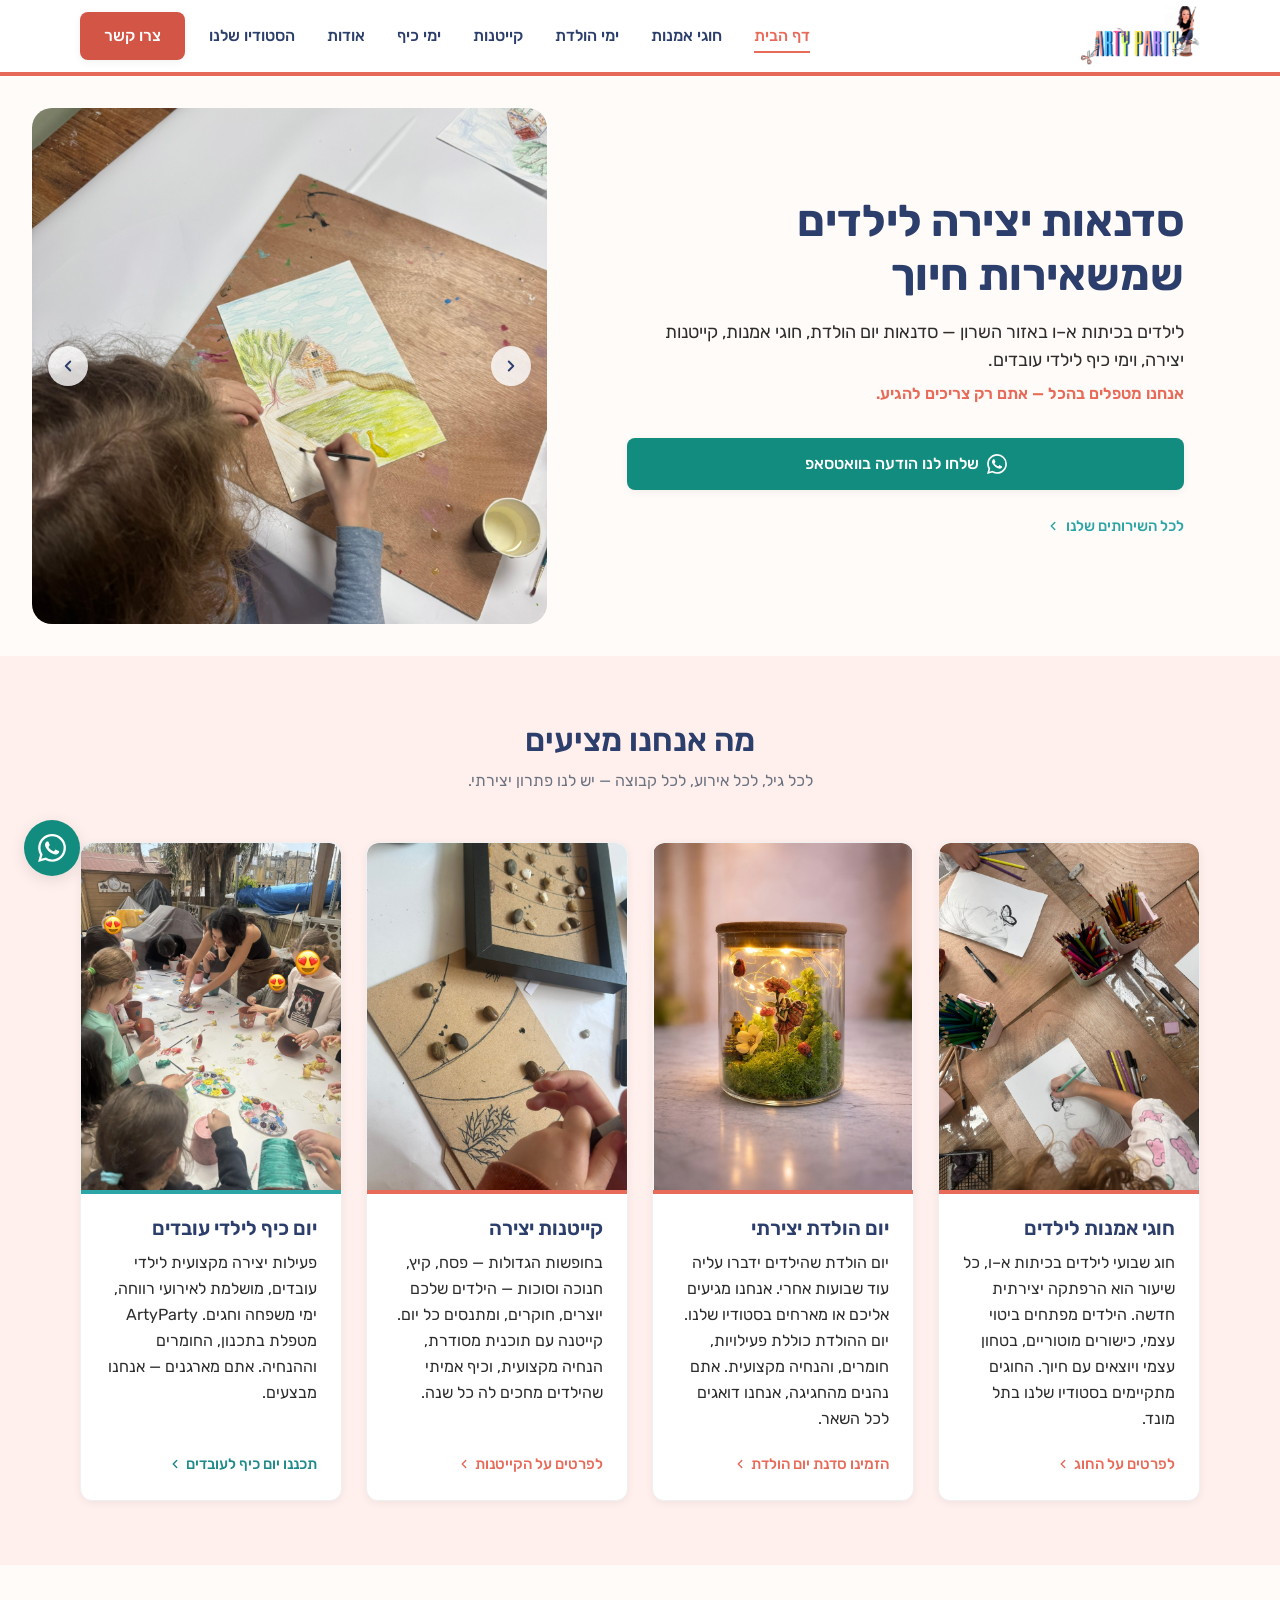
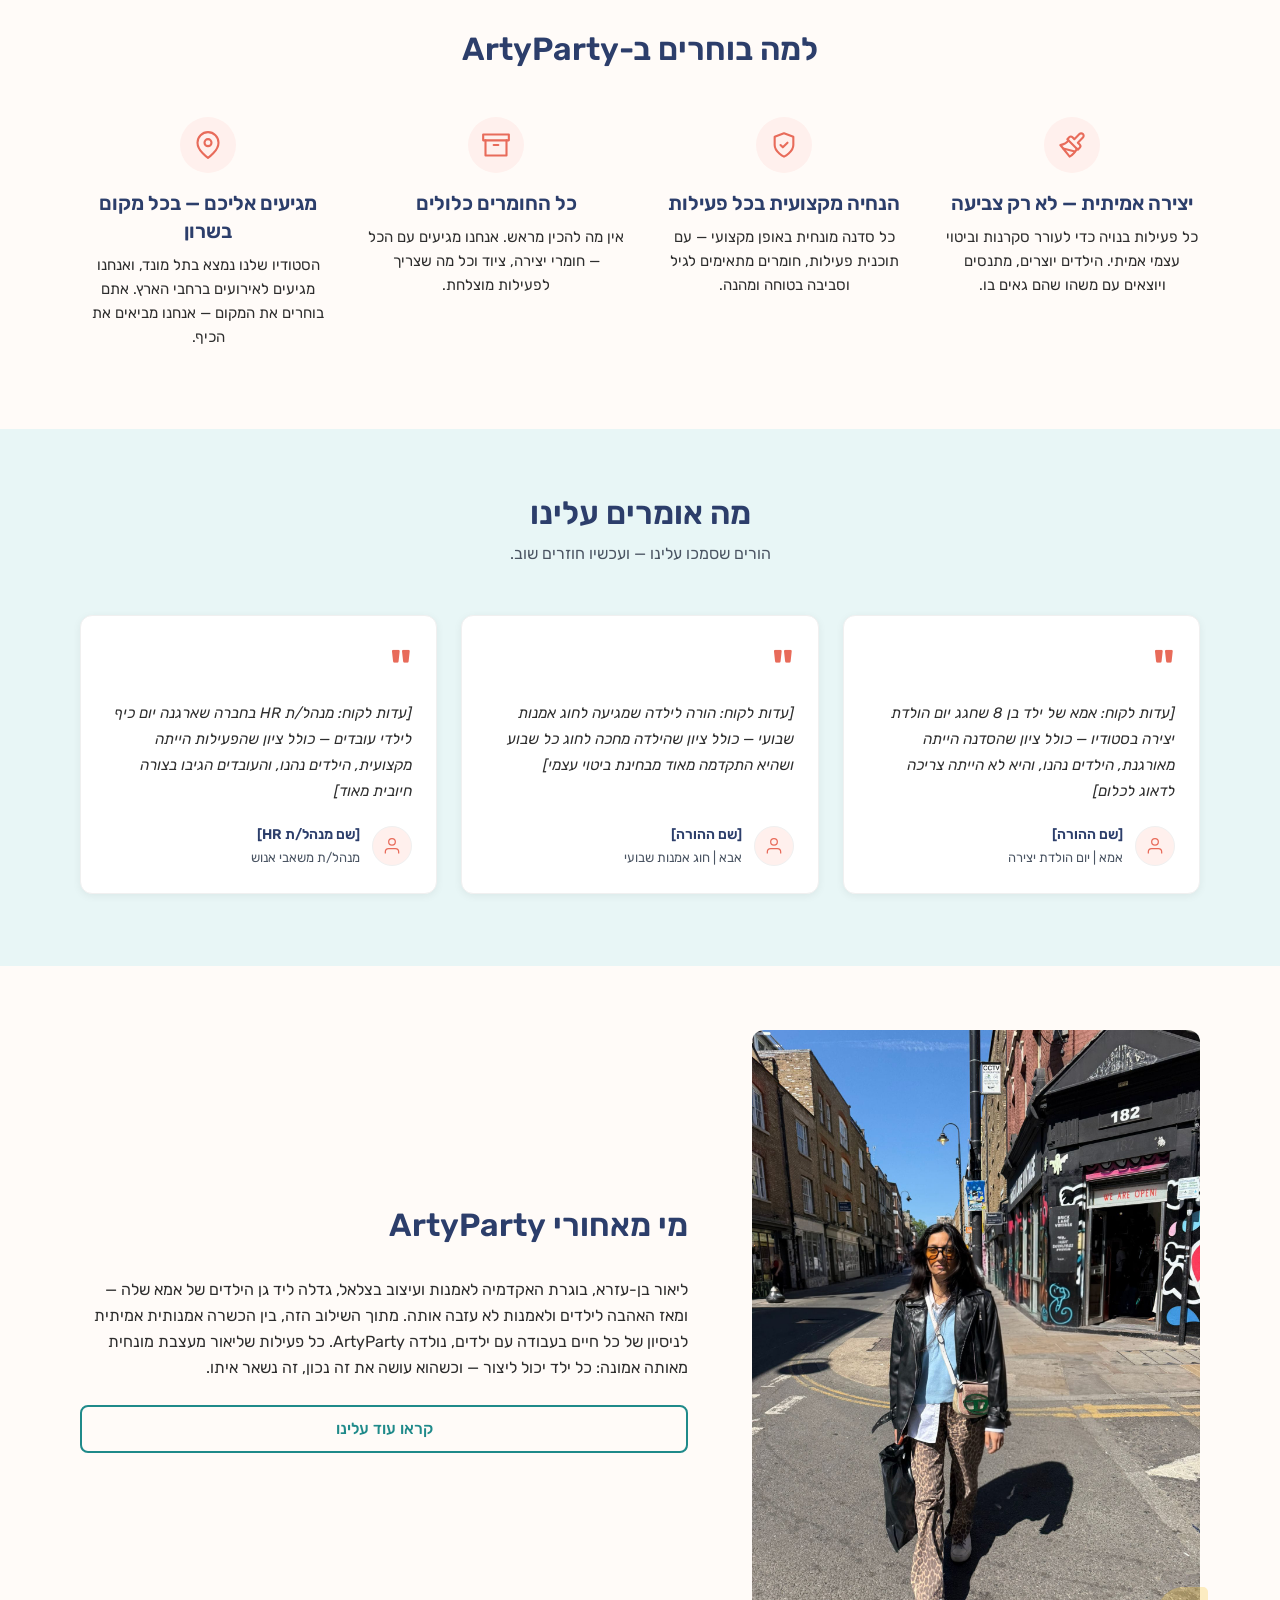
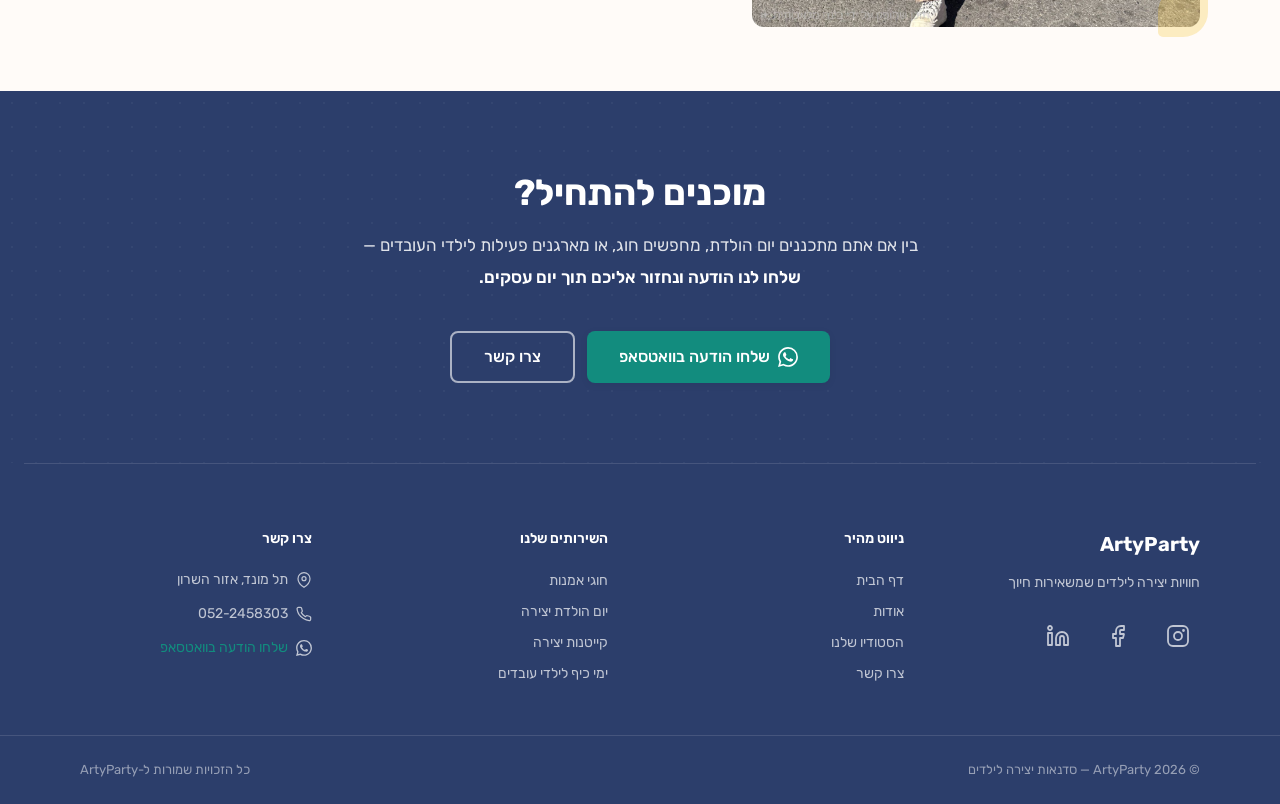
==== index.html @ 3828306d "First commit" ====
<!DOCTYPE html>
<html lang="he" dir="rtl">
<head>
  <meta charset="UTF-8" />
  <meta name="viewport" content="width=device-width, initial-scale=1.0" />
  <title>סדנאות יצירה לילדים | ArtyParty — חוויות יצירה שמשאירות חיוך</title>
  <meta name="description" content="סדנאות יצירה לילדים בתל מונד ואזור השרון — ימי הולדת, חוגי אמנות, קייטנות וימי כיף לילדי עובדים. אנחנו מטפלים בהכל. צרו קשר עכשיו." />
  <link rel="canonical" href="https://www.artyparty.co.il/" />

  <!-- Open Graph -->
  <meta property="og:type" content="website" />
  <meta property="og:title" content="סדנאות יצירה לילדים בתל מונד ואזור השרון | ArtyParty" />
  <meta property="og:description" content="ימי הולדת יצירה, חוגי אמנות, קייטנות וימי כיף לילדי עובדים. בתל מונד ואזור השרון." />
  <meta property="og:site_name" content="ArtyParty" />
  <meta property="og:url" content="https://www.artyparty.co.il/" />
  <meta property="og:locale" content="he_IL" />
  <meta property="og:image" content="https://www.artyparty.co.il/images/og-homepage.jpg" />
  <meta property="og:image:width" content="1200" />
  <meta property="og:image:height" content="630" />
  <meta property="og:image:alt" content="ArtyParty — סדנאות יצירה לילדים באזור השרון" />

  <!-- Twitter Card -->
  <meta name="twitter:card" content="summary_large_image" />
  <meta name="twitter:title" content="סדנאות יצירה לילדים בתל מונד ואזור השרון | ArtyParty" />
  <meta name="twitter:description" content="ימי הולדת יצירה, חוגי אמנות, קייטנות וימי כיף לילדי עובדים. בתל מונד ואזור השרון." />
  <meta name="twitter:image" content="https://www.artyparty.co.il/images/og-homepage.jpg" />
  <meta name="twitter:image:alt" content="ArtyParty — סדנאות יצירה לילדים באזור השרון" />

  <!-- Google Fonts -->
  <link rel="preconnect" href="https://fonts.googleapis.com" />
  <link rel="preconnect" href="https://fonts.gstatic.com" crossorigin />
  <link href="https://fonts.googleapis.com/css2?family=Rubik:wght@400;500;600;700&family=Poppins:wght@400;500;600;700&display=swap" rel="stylesheet" />

  <!-- Stylesheet -->
  <link rel="stylesheet" href="css/style.css" />

  <!-- LocalBusiness Structured Data -->
  <script type="application/ld+json">
  {
    "@context": "https://schema.org",
    "@type": "LocalBusiness",
    "name": "ArtyParty",
    "description": "סדנאות יצירה לילדים — ימי הולדת, חוגי אמנות, קייטנות וימי כיף לילדי עובדים באזור השרון",
    "url": "https://www.artyparty.co.il",
    "image": "https://www.artyparty.co.il/images/og-homepage.jpg",
    "telephone": "+972-52-2458303",
    "priceRange": "$$",
    "address": {
      "@type": "PostalAddress",
      "addressLocality": "תל מונד",
      "addressRegion": "אזור השרון",
      "addressCountry": "IL"
    },
    "geo": {
      "@type": "GeoCoordinates",
      "latitude": 32.2586,
      "longitude": 34.9197
    },
    "areaServed": {
      "@type": "Place",
      "name": "אזור השרון, ישראל"
    },
    "availableLanguage": ["Hebrew", "English"],
    "contactPoint": {
      "@type": "ContactPoint",
      "telephone": "+972-52-2458303",
      "contactType": "customer service",
      "availableLanguage": ["Hebrew", "English"]
    },
    "sameAs": [
      "https://www.instagram.com/liorbenezraa",
      "https://www.facebook.com/share/189bh4nHQp/"
    ],
    "hasOfferCatalog": {
      "@type": "OfferCatalog",
      "name": "שירותי ArtyParty",
      "itemListElement": [
        {
          "@type": "Offer",
          "itemOffered": {
            "@type": "Service",
            "name": "חוגי אמנות לילדים",
            "description": "חוג אמנות שבועי לילדים בכיתות א–ו בסטודיו בתל מונד. יצירתיות, ביטוי עצמי וכיף.",
            "url": "https://www.artyparty.co.il/art-classes.html",
            "areaServed": "אזור השרון, ישראל",
            "audience": {
              "@type": "PeopleAudience",
              "suggestedMinAge": 6,
              "suggestedMaxAge": 12
            }
          }
        },
        {
          "@type": "Offer",
          "itemOffered": {
            "@type": "Service",
            "name": "סדנאות יום הולדת יצירה",
            "description": "חגיגת יום הולדת יצירתית לילדים — בסטודיו או אצלכם. כולל פעילויות, חומרים, והנחיה מקצועית.",
            "url": "https://www.artyparty.co.il/birthday-workshops.html",
            "areaServed": "אזור השרון, ישראל",
            "audience": {
              "@type": "PeopleAudience",
              "suggestedMinAge": 6,
              "suggestedMaxAge": 12
            }
          }
        },
        {
          "@type": "Offer",
          "itemOffered": {
            "@type": "Service",
            "name": "קייטנות יצירה",
            "description": "קייטנות יצירה לילדים בחופשות — פסח, קיץ, חנוכה. תוכנית מסודרת, הנחיה מקצועית, וכיף אמיתי.",
            "url": "https://www.artyparty.co.il/holiday-camps.html",
            "areaServed": "אזור השרון, ישראל",
            "audience": {
              "@type": "PeopleAudience",
              "suggestedMinAge": 6,
              "suggestedMaxAge": 12
            }
          }
        },
        {
          "@type": "Offer",
          "itemOffered": {
            "@type": "Service",
            "name": "ימי כיף לילדי עובדים",
            "description": "פעילות יצירה מקצועית לילדי עובדים — לאירועי רווחה, ימי משפחה, וחגים. ArtyParty מטפלת בהכל.",
            "url": "https://www.artyparty.co.il/fun-days.html",
            "areaServed": "אזור השרון, ישראל"
          }
        }
      ]
    }
  }
  </script>
</head>
<body>

  <!-- Skip to main content (accessibility) -->
  <a href="#main-content" class="skip-link">דלג לתוכן הראשי</a>

  <!-- ============================================================
       NAVBAR
  ============================================================ -->
  <header class="navbar" role="banner">
    <div class="container navbar__inner">

      <!-- Logo (RTL: right = reading start) -->
      <a href="index.html" class="navbar__logo" aria-label="ArtyParty — דף הבית" aria-current="page">
        <div class="logo-placeholder" aria-hidden="true">
          <img src="logo.png" alt="ArtyParty — סדנאות יצירה לילדים בתל מונד" class="navbar__logo-img">
        </div>
      </a>

      <!-- Desktop navigation -->
      <nav class="navbar__nav" aria-label="ניווט ראשי">
        <ul class="navbar__nav-list" role="list">
          <li><a href="index.html" class="navbar__nav-link navbar__nav-link--active">דף הבית</a></li>
          <li><a href="art-classes.html" class="navbar__nav-link">חוגי אמנות</a></li>
          <li><a href="birthday-workshops.html" class="navbar__nav-link">ימי הולדת</a></li>
          <li><a href="holiday-camps.html" class="navbar__nav-link">קייטנות</a></li>
          <li><a href="fun-days.html" class="navbar__nav-link navbar__nav-link--b2b">ימי כיף</a></li>
          <li><a href="about.html" class="navbar__nav-link">אודות</a></li>
          <li><a href="our-studio.html" class="navbar__nav-link">הסטודיו שלנו</a></li>
        </ul>
      </nav>

      <!-- Desktop CTA button (RTL: left = reading end) -->
      <a href="contact.html" class="btn btn--primary btn--navbar-cta">צרו קשר</a>

      <!-- Mobile hamburger button -->
      <button class="navbar__hamburger" aria-label="פתח תפריט ניווט" aria-expanded="false" aria-controls="mobile-menu">
        <!-- Hamburger icon -->
        <svg class="icon-hamburger" width="24" height="24" viewBox="0 0 24 24" fill="none" aria-hidden="true">
          <rect x="3" y="6" width="18" height="2" rx="1" fill="currentColor"/>
          <rect x="3" y="11" width="18" height="2" rx="1" fill="currentColor"/>
          <rect x="3" y="16" width="18" height="2" rx="1" fill="currentColor"/>
        </svg>
      </button>
    </div>

    <!-- Mobile menu overlay -->
    <div class="mobile-menu" id="mobile-menu" aria-hidden="true" role="dialog" aria-label="תפריט ניווט">
      <div class="mobile-menu__header">
        <span class="mobile-menu__brand">ArtyParty</span>
        <button class="mobile-menu__close" aria-label="סגור תפריט">
          <!-- Close (X) icon -->
          <svg width="24" height="24" viewBox="0 0 24 24" fill="none" aria-hidden="true">
            <path d="M18 6L6 18M6 6l12 12" stroke="currentColor" stroke-width="2" stroke-linecap="round"/>
          </svg>
        </button>
      </div>
      <nav aria-label="ניווט נייד">
        <ul class="mobile-menu__list" role="list">
          <li><a href="index.html" class="mobile-menu__link mobile-menu__link--active">דף הבית</a></li>
          <li><a href="art-classes.html" class="mobile-menu__link">חוגי אמנות</a></li>
          <li><a href="birthday-workshops.html" class="mobile-menu__link">ימי הולדת</a></li>
          <li><a href="holiday-camps.html" class="mobile-menu__link">קייטנות</a></li>
          <li><a href="fun-days.html" class="mobile-menu__link mobile-menu__link--b2b">ימי כיף לעובדים</a></li>
          <li><a href="about.html" class="mobile-menu__link">אודות</a></li>
          <li><a href="our-studio.html" class="mobile-menu__link">הסטודיו שלנו</a></li>
          <li><a href="contact.html" class="mobile-menu__link">צרו קשר</a></li>
        </ul>
      </nav>
    </div>
    <!-- Mobile menu backdrop -->
    <div class="mobile-menu-backdrop" aria-hidden="true"></div>
  </header>

  <!-- ============================================================
       MAIN CONTENT
  ============================================================ -->
  <main id="main-content">

    <!-- ============================================================
         HERO SECTION — Split Layout
    ============================================================ -->
    <section class="hero-split" aria-labelledby="hero-heading">

      <!-- 4px coral accent bar at top -->
      <div class="hero-split__accent-bar" aria-hidden="true"></div>

      <div class="hero-split__inner">

        <!-- TEXT PANEL (RTL: first child = right side = reading start) -->
        <div class="hero-split__text">
          <h1 class="hero-split__heading" id="hero-heading">
            סדנאות יצירה לילדים שמשאירות חיוך
          </h1>
          <p class="hero-split__subheadline">
            לילדים בכיתות א–ו באזור השרון — סדנאות יום הולדת, חוגי אמנות, קייטנות יצירה, וימי כיף לילדי עובדים.
          </p>
          <p class="hero-split__emphasis">
            אנחנו מטפלים בהכל — אתם רק צריכים להגיע.
          </p>
          <div class="hero-split__ctas">
            <a href="https://wa.me/972522458303" class="btn btn--whatsapp btn--large" target="_blank" rel="noopener noreferrer">
              <svg class="btn__icon" width="20" height="20" viewBox="0 0 24 24" fill="currentColor" aria-hidden="true">
                <path d="M17.472 14.382c-.297-.149-1.758-.867-2.03-.967-.273-.099-.471-.148-.67.15-.197.297-.767.966-.94 1.164-.173.199-.347.223-.644.075-.297-.15-1.255-.463-2.39-1.475-.883-.788-1.48-1.761-1.653-2.059-.173-.297-.018-.458.13-.606.134-.133.298-.347.446-.52.149-.174.198-.298.298-.497.099-.198.05-.371-.025-.52-.075-.149-.669-1.612-.916-2.207-.242-.579-.487-.5-.669-.51-.173-.008-.371-.01-.57-.01-.198 0-.52.074-.792.372-.272.297-1.04 1.016-1.04 2.479 0 1.462 1.065 2.875 1.213 3.074.149.198 2.096 3.2 5.077 4.487.709.306 1.262.489 1.694.625.712.227 1.36.195 1.871.118.571-.085 1.758-.719 2.006-1.413.248-.694.248-1.289.173-1.413-.074-.124-.272-.198-.57-.347m-5.421 7.403h-.004a9.87 9.87 0 01-5.031-1.378l-.361-.214-3.741.982.998-3.648-.235-.374a9.86 9.86 0 01-1.51-5.26c.001-5.45 4.436-9.884 9.888-9.884 2.64 0 5.122 1.03 6.988 2.898a9.825 9.825 0 012.893 6.994c-.003 5.45-4.437 9.884-9.885 9.884m8.413-18.297A11.815 11.815 0 0012.05 0C5.495 0 .16 5.335.157 11.892c0 2.096.547 4.142 1.588 5.945L.057 24l6.305-1.654a11.882 11.882 0 005.683 1.448h.005c6.554 0 11.89-5.335 11.893-11.893a11.821 11.821 0 00-3.48-8.413Z"/>
              </svg>
              שלחו לנו הודעה בוואטסאפ
            </a>
            <a href="#services" class="hero-split__scroll-link">
              לכל השירותים שלנו
              <svg class="hero-split__scroll-icon" width="14" height="14" viewBox="0 0 24 24" fill="none" aria-hidden="true">
                <path d="M15 18l-6-6 6-6" stroke="currentColor" stroke-width="2.5" stroke-linecap="round" stroke-linejoin="round"/>
              </svg>
            </a>
          </div>
        </div>

        <!-- IMAGE PANEL (RTL: second child = left side = reading end) -->
        <div class="hero-split__image"
             role="region"
             aria-label="גלריית תמונות — פעילויות יצירה ArtyParty">

          <!-- Slide 1: Two proud girls holding finished terrarium jars -->
          <div class="hero-split__slide hero-split__slide--active">
            <img class="hero-split__img"
                 src="photos/Homepage photos/Slide photos on top/IMG_8576.JPEG"
                 alt="שתי ילדות מחזיקות בגאווה טרריומים מזכוכית שיצרו בסדנת יום הולדת ArtyParty"
                 loading="eager" />
          </div>

          <!-- Slide 2: Lior leading workshop group -->
          <div class="hero-split__slide" aria-hidden="true">
            <img class="hero-split__img"
                 src="photos/Homepage photos/Slide photos on top/c81372c5-54bd-425e-aece-85792f519e92.JPG"
                 alt="ליאור מנחה קבוצת ילדות בסדנת יצירה בסטודיו ArtyParty בתל מונד"
                 loading="eager" />
          </div>

          <!-- Slide 3: Group of girls at studio table creating boxes -->
          <div class="hero-split__slide" aria-hidden="true">
            <img class="hero-split__img"
                 src="photos/Homepage photos/Slide photos on top/IMG_8830.JPG"
                 alt="קבוצת בנות יושבות בסטודיו של ArtyParty ויוצרות קופסאות מעוצבות"
                 loading="eager" />
          </div>

          <!-- Slide 4: Birthday party scene with cabin miniatures -->
          <div class="hero-split__slide" aria-hidden="true">
            <img class="hero-split__img"
                 src="photos/Homepage photos/Slide photos on top/IMG_8154.JPEG"
                 alt="קבוצת בנות חוגגת יום הולדת בחוץ עם פרויקטי יצירה שיצרו — סדנת ArtyParty"
                 loading="lazy" />
          </div>

          <!-- Slide 5: Girls in green aprons decorating birdhouses -->
          <div class="hero-split__slide" aria-hidden="true">
            <img class="hero-split__img"
                 src="photos/Homepage photos/Slide photos on top/IMG_9075.JPEG"
                 alt="בנות עם סינרים ירוקים מקשטות בתי ציפורים צבעוניים בסטודיו ArtyParty"
                 loading="lazy" />
          </div>

          <!-- Slide 6: Girl painting cabin model close-up -->
          <div class="hero-split__slide" aria-hidden="true">
            <img class="hero-split__img"
                 src="photos/Homepage photos/Slide photos on top/main.jpg"
                 alt="ילדה מצבעת בריכוז דגם בית קטן בסדנת יצירה של ArtyParty"
                 loading="lazy" />
          </div>

          <!-- Slide 7: Children building paper sculpture together -->
          <div class="hero-split__slide" aria-hidden="true">
            <img class="hero-split__img"
                 src="photos/Homepage photos/Slide photos on top/IMG_5769.JPG"
                 alt="שלושה ילדים בונים יחד פסל עץ גדול מנייר — פעילות יצירה קבוצתית בסטודיו ArtyParty"
                 loading="lazy" />
          </div>

          <!-- Slide 8: Overhead — children drawing portraits at table -->
          <div class="hero-split__slide" aria-hidden="true">
            <img class="hero-split__img"
                 src="photos/Homepage photos/Slide photos on top/IMG_4913.JPEG"
                 alt="ילדה מציירת פורטרט בעיפרון בשיעור ציור של ArtyParty — מבט מלמעלה"
                 loading="lazy" />
          </div>

          <!-- Slide 9: Overhead — child painting mosaic panda -->
          <div class="hero-split__slide" aria-hidden="true">
            <img class="hero-split__img"
                 src="photos/Homepage photos/Slide photos on top/IMG_5514.JPEG"
                 alt="ידיים של ילדה מציירות ומטקסטרות ציור — סדנת יצירה ArtyParty"
                 loading="lazy" />
          </div>

          <!-- Slide 10: Overhead — child drawing countryside landscape -->
          <div class="hero-split__slide" aria-hidden="true">
            <img class="hero-split__img"
                 src="photos/Homepage photos/Slide photos on top/IMG_8154.JPEG"
                 alt="ילדה מציירת נוף כפרי בצבעי עיפרון — מבט מלמעלה, שיעור ציור ArtyParty"
                 loading="lazy" />
          </div>

          <!-- Slide 11: Hands arranging terrarium -->
          <div class="hero-split__slide" aria-hidden="true">
            <img class="hero-split__img"
                 src="photos/Homepage photos/Slide photos on top/IMG_6757.JPEG"
                 alt="ידיים של ילד/ה מסדרות אבנים וצמחייה בתוך כוס זכוכית — יצירת טרריום בסדנת ArtyParty"
                 loading="lazy" />
          </div>

          <!-- Slide 12: Enchanted forest book nook -->
          <div class="hero-split__slide" aria-hidden="true">
            <img class="hero-split__img"
                 src="photos/Homepage photos/Slide photos on top/IMG_4957.JPEG"
                 alt="דיורמה יער קסום מיניאטורית בתוך קופסה — יצירת ילדים מסדנת ArtyParty"
                 loading="lazy" />
          </div>

          <!-- Arrow navigation (desktop only) -->
          <button class="hero-split__arrow hero-split__arrow--prev"
                  aria-label="תמונה קודמת"
                  type="button">
            <svg width="18" height="18" viewBox="0 0 24 24" fill="none" aria-hidden="true">
              <path d="M9 18l6-6-6-6" stroke="currentColor" stroke-width="2.5" stroke-linecap="round" stroke-linejoin="round"/>
            </svg>
          </button>
          <button class="hero-split__arrow hero-split__arrow--next"
                  aria-label="תמונה הבאה"
                  type="button">
            <svg width="18" height="18" viewBox="0 0 24 24" fill="none" aria-hidden="true">
              <path d="M15 18l-6-6 6-6" stroke="currentColor" stroke-width="2.5" stroke-linecap="round" stroke-linejoin="round"/>
            </svg>
          </button>

        </div>
        <!-- /IMAGE PANEL -->

      </div>
      <!-- /hero-split__inner -->

    </section>

    <!-- ============================================================
         SERVICES SECTION
    ============================================================ -->
    <section class="services" id="services" aria-labelledby="services-heading">
      <div class="container">
        <div class="section-header fade-in-up">
          <h2 class="section-heading" id="services-heading">מה אנחנו מציעים</h2>
          <p class="section-intro">לכל גיל, לכל אירוע, לכל קבוצה — יש לנו פתרון יצירתי.</p>
        </div>

        <div class="services__grid">

          <!-- Card 1: Art Classes -->
          <article class="card card--coral fade-in-up" style="--stagger: 0ms">
            <div class="card__image-wrap">
              <img src="photos/Homepage photos/Our options photos/Artclass photo.JPEG"
                   alt="ילדה מציירת פורטרט בעיפרון בשיעור ציור — חוגי אמנות לילדים של ArtyParty"
                   class="card__img" loading="lazy" />
            </div>
            <div class="card__accent-stripe card__accent-stripe--coral"></div>
            <div class="card__content">
              <h3 class="card__heading">חוגי אמנות לילדים</h3>
              <p class="card__body">
                חוג שבועי לילדים בכיתות א–ו, כל שיעור הוא הרפתקה יצירתית חדשה.
                הילדים מפתחים ביטוי עצמי, כישורים מוטוריים, בטחון עצמי ויוצאים עם חיוך.
                החוגים מתקיימים בסטודיו שלנו בתל מונד.
              </p>
              <a href="art-classes.html" class="card__cta card__cta--coral">
                לפרטים על החוג
                <svg width="14" height="14" viewBox="0 0 24 24" fill="none" aria-hidden="true">
                  <path d="M15 18l-6-6 6-6" stroke="currentColor" stroke-width="2.5" stroke-linecap="round" stroke-linejoin="round"/>
                </svg>
              </a>
            </div>
          </article>

          <!-- Card 2: Birthday Workshops (highest demand — badge) -->
          <article class="card card--coral fade-in-up" style="--stagger: 80ms">
            <div class="card__image-wrap">
              <img src="photos/Homepage photos/Our options photos/Birthday party workshop.png"
                   alt="טרריום זכוכית מואר עם דמויות יער קסום — יצירה מסדנת יום הולדת ArtyParty"
                   class="card__img" loading="lazy" />

            </div>
            <div class="card__accent-stripe card__accent-stripe--coral"></div>
            <div class="card__content">
              <h3 class="card__heading">יום הולדת יצירתי</h3>
              <p class="card__body">
                יום הולדת שהילדים ידברו עליה עוד שבועות אחרי. אנחנו מגיעים אליכם או מארחים בסטודיו שלנו. יום ההולדת כוללת פעילויות, חומרים, והנחיה מקצועית.
                אתם נהנים מהחגיגה, אנחנו דואגים לכל השאר.
              </p>
              <a href="birthday-workshops.html" class="card__cta card__cta--coral">
                הזמינו סדנת יום הולדת
                <svg width="14" height="14" viewBox="0 0 24 24" fill="none" aria-hidden="true">
                  <path d="M15 18l-6-6 6-6" stroke="currentColor" stroke-width="2.5" stroke-linecap="round" stroke-linejoin="round"/>
                </svg>
              </a>
            </div>
          </article>

          <!-- Card 3: Holiday Camps -->
          <article class="card card--coral fade-in-up" style="--stagger: 160ms">
            <div class="card__image-wrap">
              <img src="photos/Homepage photos/Our options photos/IMG_9075.JPEG"
                   alt="בנות יוצרות יחד בפעילות יצירה בקייטנת ArtyParty — אור טבעי, אווירה קבוצתית"
                   class="card__img" loading="lazy" />
            </div>
            <div class="card__accent-stripe card__accent-stripe--coral"></div>
            <div class="card__content">
              <h3 class="card__heading">קייטנות יצירה</h3>
              <p class="card__body">
                בחופשות הגדולות — פסח, קיץ, חנוכה וסוכות — הילדים שלכם יוצרים, חוקרים, ומתנסים כל יום.
                קייטנה עם תוכנית מסודרת, הנחיה מקצועית, וכיף אמיתי שהילדים מחכים לה כל שנה.
              </p>
              <a href="holiday-camps.html" class="card__cta card__cta--coral">
                לפרטים על הקייטנות
                <svg width="14" height="14" viewBox="0 0 24 24" fill="none" aria-hidden="true">
                  <path d="M15 18l-6-6 6-6" stroke="currentColor" stroke-width="2.5" stroke-linecap="round" stroke-linejoin="round"/>
                </svg>
              </a>
            </div>
          </article>

          <!-- Card 4: Corporate Fun Days (B2B — Teal accent) -->
          <article class="card card--teal fade-in-up" style="--stagger: 240ms">
            <div class="card__image-wrap">
              <img src="photos/Homepage photos/Our options photos/fun day at work.JPG"
                   alt="מדריכה עובדת עם קבוצת ילדים גדולה בצביעת כלי חרס — פעילות יצירה ליום כיף לילדי עובדים"
                   class="card__img" loading="lazy" />
            </div>
            <div class="card__accent-stripe card__accent-stripe--teal"></div>
            <div class="card__content">
              <h3 class="card__heading">יום כיף לילדי עובדים</h3>
              <p class="card__body">
                פעילות יצירה מקצועית לילדי עובדים, מושלמת לאירועי רווחה, ימי משפחה וחגים.
                ArtyParty מטפלת בתכנון, החומרים וההנחיה. אתם מארגנים — אנחנו מבצעים.
              </p>
              <a href="fun-days.html" class="card__cta card__cta--teal">
                תכננו יום כיף לעובדים
                <svg width="14" height="14" viewBox="0 0 24 24" fill="none" aria-hidden="true">
                  <path d="M15 18l-6-6 6-6" stroke="currentColor" stroke-width="2.5" stroke-linecap="round" stroke-linejoin="round"/>
                </svg>
              </a>
            </div>
          </article>

        </div><!-- /.services__grid -->
      </div>
    </section>

    <!-- ============================================================
         WHY ARTYPARTY SECTION
    ============================================================ -->
    <section class="why-us" id="why-artyparty" aria-labelledby="why-heading">
      <div class="container">
        <div class="section-header fade-in-up">
          <h2 class="section-heading" id="why-heading">למה בוחרים ב-ArtyParty</h2>
        </div>

        <div class="why-us__grid">

          <!-- Benefit 1: Real creativity -->
          <div class="benefit fade-in-up" style="--stagger: 0ms">
            <div class="benefit__icon-wrap" aria-hidden="true">
              <!-- Paintbrush icon -->
              <svg class="benefit__icon" width="28" height="28" viewBox="0 0 24 24" fill="none" stroke="currentColor" stroke-width="1.8" stroke-linecap="round" stroke-linejoin="round" aria-hidden="true">
                <path d="M18.37 2.63 14 7l-1.59-1.59a2 2 0 0 0-2.82 0L8 7l9 9 1.59-1.59a2 2 0 0 0 0-2.82L17 10l4.37-4.37a2.12 2.12 0 1 0-3-3Z"/>
                <path d="M9 8c-2 3-4 3.5-7 4l8 10c2-1 6-5 6-7"/>
                <path d="M14.5 17.5 4.5 15"/>
              </svg>
            </div>
            <h3 class="benefit__heading">יצירה אמיתית — לא רק צביעה</h3>
            <p class="benefit__body">כל פעילות בנויה כדי לעורר סקרנות וביטוי עצמי אמיתי. הילדים יוצרים, מתנסים ויוצאים עם משהו שהם גאים בו.</p>
          </div>

          <!-- Benefit 2: Professional guidance -->
          <div class="benefit fade-in-up" style="--stagger: 80ms">
            <div class="benefit__icon-wrap" aria-hidden="true">
              <!-- Shield check icon -->
              <svg class="benefit__icon" width="28" height="28" viewBox="0 0 24 24" fill="none" stroke="currentColor" stroke-width="1.8" stroke-linecap="round" stroke-linejoin="round" aria-hidden="true">
                <path d="M12 22s8-4 8-10V5l-8-3-8 3v7c0 6 8 10 8 10z"/>
                <polyline points="9 12 11 14 15 10"/>
              </svg>
            </div>
            <h3 class="benefit__heading">הנחיה מקצועית בכל פעילות</h3>
            <p class="benefit__body">כל סדנה מונחית באופן מקצועי — עם תוכנית פעילות, חומרים מתאימים לגיל וסביבה בטוחה ומהנה.</p>
          </div>

          <!-- Benefit 3: All materials included -->
          <div class="benefit fade-in-up" style="--stagger: 160ms">
            <div class="benefit__icon-wrap" aria-hidden="true">
              <!-- Package / box icon -->
              <svg class="benefit__icon" width="28" height="28" viewBox="0 0 24 24" fill="none" stroke="currentColor" stroke-width="1.8" stroke-linecap="round" stroke-linejoin="round" aria-hidden="true">
                <polyline points="21 8 21 21 3 21 3 8"/>
                <rect x="1" y="3" width="22" height="5"/>
                <line x1="10" y1="12" x2="14" y2="12"/>
              </svg>
            </div>
            <h3 class="benefit__heading">כל החומרים כלולים</h3>
            <p class="benefit__body">אין מה להכין מראש. אנחנו מגיעים עם הכל — חומרי יצירה, ציוד וכל מה שצריך לפעילות מוצלחת.</p>
          </div>

          <!-- Benefit 4: We come to you -->
          <div class="benefit fade-in-up" style="--stagger: 240ms">
            <div class="benefit__icon-wrap" aria-hidden="true">
              <!-- Map pin icon -->
              <svg class="benefit__icon" width="28" height="28" viewBox="0 0 24 24" fill="none" stroke="currentColor" stroke-width="1.8" stroke-linecap="round" stroke-linejoin="round" aria-hidden="true">
                <path d="M21 10c0 7-9 13-9 13s-9-6-9-13a9 9 0 0 1 18 0z"/>
                <circle cx="12" cy="10" r="3"/>
              </svg>
            </div>
            <h3 class="benefit__heading">מגיעים אליכם — בכל מקום בשרון</h3>
            <p class="benefit__body">הסטודיו שלנו נמצא בתל מונד, ואנחנו מגיעים לאירועים ברחבי הארץ. אתם בוחרים את המקום — אנחנו מביאים את הכיף.</p>
          </div>

        </div><!-- /.why-us__grid -->
      </div>
    </section>

    <!-- ============================================================
         TESTIMONIALS SECTION
    ============================================================ -->
    <!-- NOTE: Testimonials section contains placeholder content.
         Replace with real testimonials before launch. -->
    <section class="testimonials" id="testimonials" aria-labelledby="testimonials-heading">
      <div class="container">
        <div class="section-header fade-in-up">
          <h2 class="section-heading" id="testimonials-heading">מה אומרים עלינו</h2>
          <p class="section-intro">הורים שסמכו עלינו — ועכשיו חוזרים שוב.</p>
        </div>

        <div class="testimonials__track" role="region" aria-label="עדויות לקוחות">

          <!-- Testimonial 1 -->
          <article class="testimonial-card fade-in-up" style="--stagger: 0ms">
            <span class="testimonial-card__quote-mark" aria-hidden="true">"</span>
            <p class="testimonial-card__text">
              [עדות לקוח: אמא של ילד בן 8 שחגג יום הולדת יצירה בסטודיו — כולל ציון שהסדנה הייתה מאורגנת, הילדים נהנו, והיא לא הייתה צריכה לדאוג לכלום]
            </p>
            <footer class="testimonial-card__attribution">
              <div class="testimonial-card__avatar" aria-hidden="true">
                <!-- Person silhouette -->
                <svg width="20" height="20" viewBox="0 0 24 24" fill="none" stroke="currentColor" stroke-width="1.5" aria-hidden="true">
                  <path d="M20 21v-2a4 4 0 0 0-4-4H8a4 4 0 0 0-4 4v2"/>
                  <circle cx="12" cy="7" r="4"/>
                </svg>
              </div>
              <div class="testimonial-card__meta">
                <span class="testimonial-card__name">[שם ההורה]</span>
                <span class="testimonial-card__context">אמא | יום הולדת יצירה</span>
              </div>
            </footer>
          </article>

          <!-- Testimonial 2 -->
          <article class="testimonial-card fade-in-up" style="--stagger: 80ms">
            <span class="testimonial-card__quote-mark" aria-hidden="true">"</span>
            <p class="testimonial-card__text">
              [עדות לקוח: הורה לילדה שמגיעה לחוג אמנות שבועי — כולל ציון שהילדה מחכה לחוג כל שבוע ושהיא התקדמה מאוד מבחינת ביטוי עצמי]
            </p>
            <footer class="testimonial-card__attribution">
              <div class="testimonial-card__avatar" aria-hidden="true">
                <svg width="20" height="20" viewBox="0 0 24 24" fill="none" stroke="currentColor" stroke-width="1.5" aria-hidden="true">
                  <path d="M20 21v-2a4 4 0 0 0-4-4H8a4 4 0 0 0-4 4v2"/>
                  <circle cx="12" cy="7" r="4"/>
                </svg>
              </div>
              <div class="testimonial-card__meta">
                <span class="testimonial-card__name">[שם ההורה]</span>
                <span class="testimonial-card__context">אבא | חוג אמנות שבועי</span>
              </div>
            </footer>
          </article>

          <!-- Testimonial 3 -->
          <article class="testimonial-card fade-in-up" style="--stagger: 160ms">
            <span class="testimonial-card__quote-mark" aria-hidden="true">"</span>
            <p class="testimonial-card__text">
              [עדות לקוח: מנהל/ת HR בחברה שארגנה יום כיף לילדי עובדים — כולל ציון שהפעילות הייתה מקצועית, הילדים נהנו, והעובדים הגיבו בצורה חיובית מאוד]
            </p>
            <footer class="testimonial-card__attribution">
              <div class="testimonial-card__avatar" aria-hidden="true">
                <svg width="20" height="20" viewBox="0 0 24 24" fill="none" stroke="currentColor" stroke-width="1.5" aria-hidden="true">
                  <path d="M20 21v-2a4 4 0 0 0-4-4H8a4 4 0 0 0-4 4v2"/>
                  <circle cx="12" cy="7" r="4"/>
                </svg>
              </div>
              <div class="testimonial-card__meta">
                <span class="testimonial-card__name">[שם מנהל/ת HR]</span>
                <span class="testimonial-card__context">מנהל/ת משאבי אנוש</span>
              </div>
            </footer>
          </article>

        </div><!-- /.testimonials__track -->

        <!-- Mobile carousel dot indicators -->
        <div class="testimonials__dots" aria-hidden="true">
          <button class="testimonials__dot testimonials__dot--active" aria-label="עדות 1"></button>
          <button class="testimonials__dot" aria-label="עדות 2"></button>
          <button class="testimonials__dot" aria-label="עדות 3"></button>
        </div>

      </div>
    </section>

    <!-- ============================================================
         ABOUT TEASER SECTION
    ============================================================ -->
    <section class="about-teaser" id="about-teaser" aria-labelledby="about-heading">
      <div class="container about-teaser__inner">

        <!-- Photo (RTL: right column = reading start) -->
        <div class="about-teaser__photo-wrap fade-in-up">
          <img src="photos/Homepage photos/Artyparty owner photos/WhatsApp Image 2026-04-03 at 10.18.32.jpeg"
               alt="ליאור בן-עזרא, מייסדת ArtyParty — סדנאות יצירה לילדים בתל מונד ואזור השרון"
               class="about-teaser__photo" loading="lazy" />
          <!-- Decorative accent -->
          <div class="about-teaser__brush-accent" aria-hidden="true"></div>
        </div>

        <!-- Text content (RTL: left column = reading end) -->
        <div class="about-teaser__text fade-in-up fade-in-up--delayed">
          <h2 class="section-heading section-heading--start" id="about-heading">מי מאחורי ArtyParty</h2>
          <p class="about-teaser__body">
            ליאור בן-עזרא, בוגרת האקדמיה לאמנות ועיצוב בצלאל, גדלה ליד גן הילדים של אמא שלה — ומאז האהבה לילדים ולאמנות לא עזבה אותה.
            מתוך השילוב הזה, בין הכשרה אמנותית אמיתית לניסיון של כל חיים בעבודה עם ילדים, נולדה ArtyParty.
            כל פעילות שליאור מעצבת מונחית מאותה אמונה: כל ילד יכול ליצור — וכשהוא עושה את זה נכון, זה נשאר איתו.
          </p>
          <a href="about.html" class="btn btn--secondary">קראו עוד עלינו</a>
        </div>

      </div>
    </section>

    <!-- ============================================================
         FINAL CTA SECTION
    ============================================================ -->
    <section class="cta-final" id="cta-final" aria-labelledby="cta-heading">
      <div class="container cta-final__inner">
        <h2 class="cta-final__heading" id="cta-heading">מוכנים להתחיל?</h2>
        <div class="cta-final__body">
          <p>בין אם אתם מתכננים יום הולדת, מחפשים חוג, או מארגנים פעילות לילדי העובדים —</p>
          <p class="cta-final__emphasis">שלחו לנו הודעה ונחזור אליכם תוך יום עסקים.</p>
        </div>
        <div class="cta-final__buttons">
          <a href="https://wa.me/972522458303" class="btn btn--whatsapp btn--large" target="_blank" rel="noopener noreferrer">
            <svg class="btn__icon" width="20" height="20" viewBox="0 0 24 24" fill="currentColor" aria-hidden="true">
              <path d="M17.472 14.382c-.297-.149-1.758-.867-2.03-.967-.273-.099-.471-.148-.67.15-.197.297-.767.966-.94 1.164-.173.199-.347.223-.644.075-.297-.15-1.255-.463-2.39-1.475-.883-.788-1.48-1.761-1.653-2.059-.173-.297-.018-.458.13-.606.134-.133.298-.347.446-.52.149-.174.198-.298.298-.497.099-.198.05-.371-.025-.52-.075-.149-.669-1.612-.916-2.207-.242-.579-.487-.5-.669-.51-.173-.008-.371-.01-.57-.01-.198 0-.52.074-.792.372-.272.297-1.04 1.016-1.04 2.479 0 1.462 1.065 2.875 1.213 3.074.149.198 2.096 3.2 5.077 4.487.709.306 1.262.489 1.694.625.712.227 1.36.195 1.871.118.571-.085 1.758-.719 2.006-1.413.248-.694.248-1.289.173-1.413-.074-.124-.272-.198-.57-.347m-5.421 7.403h-.004a9.87 9.87 0 01-5.031-1.378l-.361-.214-3.741.982.998-3.648-.235-.374a9.86 9.86 0 01-1.51-5.26c.001-5.45 4.436-9.884 9.888-9.884 2.64 0 5.122 1.03 6.988 2.898a9.825 9.825 0 012.893 6.994c-.003 5.45-4.437 9.884-9.885 9.884m8.413-18.297A11.815 11.815 0 0012.05 0C5.495 0 .16 5.335.157 11.892c0 2.096.547 4.142 1.588 5.945L.057 24l6.305-1.654a11.882 11.882 0 005.683 1.448h.005c6.554 0 11.89-5.335 11.893-11.893a11.821 11.821 0 00-3.48-8.413Z"/>
            </svg>
            שלחו הודעה בוואטסאפ
          </a>
          <a href="contact.html" class="btn btn--ghost">צרו קשר</a>
        </div>
      </div>
    </section>

  </main>

  <!-- ============================================================
       FOOTER
  ============================================================ -->
  <footer class="footer" role="contentinfo">
    <div class="footer__divider" aria-hidden="true"></div>
    <div class="container footer__inner">

      <!-- Column 1: Logo + tagline + social (RTL: rightmost = reading start) -->
      <div class="footer__col footer__col--brand">
        <a href="index.html" class="footer__logo-link" aria-label="ArtyParty — דף הבית">
          <div class="footer__logo-placeholder">ArtyParty</div>
        </a>
        <p class="footer__tagline">חוויות יצירה לילדים שמשאירות חיוך</p>
        <div class="footer__social" aria-label="רשתות חברתיות">
          <!-- Instagram -->
          <a href="https://www.instagram.com/liorbenezraa?igsh=cmU5NXExcHZtNDIz" class="footer__social-link" aria-label="Instagram של ArtyParty" target="_blank" rel="noopener noreferrer">
            <svg width="24" height="24" viewBox="0 0 24 24" fill="none" stroke="currentColor" stroke-width="1.8" stroke-linecap="round" stroke-linejoin="round" aria-hidden="true">
              <rect x="2" y="2" width="20" height="20" rx="5" ry="5"/>
              <circle cx="12" cy="12" r="4"/>
              <circle cx="17.5" cy="6.5" r="0.5" fill="currentColor"/>
            </svg>
          </a>
          <!-- Facebook -->
          <a href="https://www.facebook.com/share/189bh4nHQp/" class="footer__social-link" aria-label="Facebook של ArtyParty" target="_blank" rel="noopener noreferrer">
            <svg width="24" height="24" viewBox="0 0 24 24" fill="none" stroke="currentColor" stroke-width="1.8" stroke-linecap="round" stroke-linejoin="round" aria-hidden="true">
              <path d="M18 2h-3a5 5 0 0 0-5 5v3H7v4h3v8h4v-8h3l1-4h-4V7a1 1 0 0 1 1-1h3z"/>
            </svg>
          </a>
          <!-- LinkedIn -->
          <a href="https://www.linkedin.com/in/netanel-katash-ab8b641ab/" class="footer__social-link" aria-label="LinkedIn של ArtyParty" target="_blank" rel="noopener noreferrer">
            <svg width="24" height="24" viewBox="0 0 24 24" fill="none" stroke="currentColor" stroke-width="1.8" stroke-linecap="round" stroke-linejoin="round" aria-hidden="true">
              <path d="M16 8a6 6 0 0 1 6 6v7h-4v-7a2 2 0 0 0-2-2 2 2 0 0 0-2 2v7h-4v-7a6 6 0 0 1 6-6z"/>
              <rect x="2" y="9" width="4" height="12"/>
              <circle cx="4" cy="4" r="2"/>
            </svg>
          </a>
        </div>
      </div>

      <!-- Column 2: Quick links -->
      <div class="footer__col footer__col--links">
        <h3 class="footer__col-heading">ניווט מהיר</h3>
        <ul class="footer__links" role="list">
          <li><a href="index.html" class="footer__link">דף הבית</a></li>
          <li><a href="about.html" class="footer__link">אודות</a></li>
          <li><a href="our-studio.html" class="footer__link">הסטודיו שלנו</a></li>
          <li><a href="contact.html" class="footer__link">צרו קשר</a></li>
        </ul>
      </div>

      <!-- Column 3: Services -->
      <div class="footer__col footer__col--services">
        <h3 class="footer__col-heading">השירותים שלנו</h3>
        <ul class="footer__links" role="list">
          <li><a href="art-classes.html" class="footer__link">חוגי אמנות</a></li>
          <li><a href="birthday-workshops.html" class="footer__link">יום הולדת יצירה</a></li>
          <li><a href="holiday-camps.html" class="footer__link">קייטנות יצירה</a></li>
          <li><a href="fun-days.html" class="footer__link">ימי כיף לילדי עובדים</a></li>
        </ul>
      </div>

      <!-- Column 4: Contact info (RTL: leftmost = reading end) -->
      <div class="footer__col footer__col--contact">
        <h3 class="footer__col-heading">צרו קשר</h3>
        <ul class="footer__contact-list" role="list">
          <li class="footer__contact-item">
            <!-- Location icon -->
            <svg width="16" height="16" viewBox="0 0 24 24" fill="none" stroke="currentColor" stroke-width="1.8" stroke-linecap="round" stroke-linejoin="round" aria-hidden="true">
              <path d="M21 10c0 7-9 13-9 13s-9-6-9-13a9 9 0 0 1 18 0z"/>
              <circle cx="12" cy="10" r="3"/>
            </svg>
            <span>תל מונד, אזור השרון</span>
          </li>
          <li class="footer__contact-item">
            <!-- Phone icon -->
            <svg width="16" height="16" viewBox="0 0 24 24" fill="none" stroke="currentColor" stroke-width="1.8" stroke-linecap="round" stroke-linejoin="round" aria-hidden="true">
              <path d="M22 16.92v3a2 2 0 0 1-2.18 2 19.79 19.79 0 0 1-8.63-3.07A19.5 19.5 0 0 1 4.69 13a19.79 19.79 0 0 1-3.07-8.67A2 2 0 0 1 3.6 2.18h3a2 2 0 0 1 2 1.72c.127.96.361 1.903.7 2.81a2 2 0 0 1-.45 2.11L7.91 9.91a16 16 0 0 0 6.18 6.18l.95-.95a2 2 0 0 1 2.11-.45c.907.339 1.85.573 2.81.7a2 2 0 0 1 1.72 2.03z"/>
            </svg>
            <a href="tel:+972522458303" class="footer__tel-link">052-2458303</a>
          </li>
          <li class="footer__contact-item">
            <!-- WhatsApp icon -->
            <svg width="16" height="16" viewBox="0 0 24 24" fill="currentColor" aria-hidden="true">
              <path d="M17.472 14.382c-.297-.149-1.758-.867-2.03-.967-.273-.099-.471-.148-.67.15-.197.297-.767.966-.94 1.164-.173.199-.347.223-.644.075-.297-.15-1.255-.463-2.39-1.475-.883-.788-1.48-1.761-1.653-2.059-.173-.297-.018-.458.13-.606.134-.133.298-.347.446-.52.149-.174.198-.298.298-.497.099-.198.05-.371-.025-.52-.075-.149-.669-1.612-.916-2.207-.242-.579-.487-.5-.669-.51-.173-.008-.371-.01-.57-.01-.198 0-.52.074-.792.372-.272.297-1.04 1.016-1.04 2.479 0 1.462 1.065 2.875 1.213 3.074.149.198 2.096 3.2 5.077 4.487.709.306 1.262.489 1.694.625.712.227 1.36.195 1.871.118.571-.085 1.758-.719 2.006-1.413.248-.694.248-1.289.173-1.413-.074-.124-.272-.198-.57-.347m-5.421 7.403h-.004a9.87 9.87 0 01-5.031-1.378l-.361-.214-3.741.982.998-3.648-.235-.374a9.86 9.86 0 01-1.51-5.26c.001-5.45 4.436-9.884 9.888-9.884 2.64 0 5.122 1.03 6.988 2.898a9.825 9.825 0 012.893 6.994c-.003 5.45-4.437 9.884-9.885 9.884m8.413-18.297A11.815 11.815 0 0012.05 0C5.495 0 .16 5.335.157 11.892c0 2.096.547 4.142 1.588 5.945L.057 24l6.305-1.654a11.882 11.882 0 005.683 1.448h.005c6.554 0 11.89-5.335 11.893-11.893a11.821 11.821 0 00-3.48-8.413Z"/>
            </svg>
            <a href="https://wa.me/972522458303" class="footer__whatsapp-link" target="_blank" rel="noopener noreferrer">שלחו הודעה בוואטסאפ</a>
          </li>
        </ul>
      </div>

    </div><!-- /.footer__inner -->

    <!-- Footer bottom bar -->
    <div class="footer__bottom">
      <div class="container footer__bottom-inner">
        <span class="footer__copyright">© 2026 ArtyParty — סדנאות יצירה לילדים</span>
        <span class="footer__rights">כל הזכויות שמורות ל-ArtyParty</span>
      </div>
    </div>

  </footer>

  <!-- ============================================================
       WHATSAPP FLOATING BUTTON
  ============================================================ -->
  <a href="https://wa.me/972522458303" class="whatsapp-float" aria-label="שלחו הודעה בוואטסאפ" target="_blank" rel="noopener noreferrer">
    <svg width="28" height="28" viewBox="0 0 24 24" fill="currentColor" aria-hidden="true">
      <path d="M17.472 14.382c-.297-.149-1.758-.867-2.03-.967-.273-.099-.471-.148-.67.15-.197.297-.767.966-.94 1.164-.173.199-.347.223-.644.075-.297-.15-1.255-.463-2.39-1.475-.883-.788-1.48-1.761-1.653-2.059-.173-.297-.018-.458.13-.606.134-.133.298-.347.446-.52.149-.174.198-.298.298-.497.099-.198.05-.371-.025-.52-.075-.149-.669-1.612-.916-2.207-.242-.579-.487-.5-.669-.51-.173-.008-.371-.01-.57-.01-.198 0-.52.074-.792.372-.272.297-1.04 1.016-1.04 2.479 0 1.462 1.065 2.875 1.213 3.074.149.198 2.096 3.2 5.077 4.487.709.306 1.262.489 1.694.625.712.227 1.36.195 1.871.118.571-.085 1.758-.719 2.006-1.413.248-.694.248-1.289.173-1.413-.074-.124-.272-.198-.57-.347m-5.421 7.403h-.004a9.87 9.87 0 01-5.031-1.378l-.361-.214-3.741.982.998-3.648-.235-.374a9.86 9.86 0 01-1.51-5.26c.001-5.45 4.436-9.884 9.888-9.884 2.64 0 5.122 1.03 6.988 2.898a9.825 9.825 0 012.893 6.994c-.003 5.45-4.437 9.884-9.885 9.884m8.413-18.297A11.815 11.815 0 0012.05 0C5.495 0 .16 5.335.157 11.892c0 2.096.547 4.142 1.588 5.945L.057 24l6.305-1.654a11.882 11.882 0 005.683 1.448h.005c6.554 0 11.89-5.335 11.893-11.893a11.821 11.821 0 00-3.48-8.413Z"/>
    </svg>
    <span class="whatsapp-float__tooltip" aria-hidden="true">שלחו הודעה בוואטסאפ</span>
  </a>

  <!-- JavaScript -->
  <script src="js/main.js"></script>
</body>
</html>
---- css/style.css ----
/* =============================================================================
   ArtyParty — Main Stylesheet
   Mobile-first. RTL (Hebrew) primary direction.
   Follows homepage-design-spec.md exactly.
============================================================================= */

/* =============================================================================
   1. CSS Custom Properties
============================================================================= */
:root {
  /* Brand colors */
  --color-coral:          #E86B5A;
  --color-coral-btn:      #D25545;
  --color-coral-dark:     #b84438;
  --color-teal:           #2BA5A5;
  --color-teal-link:      #1F8A8A;
  --color-teal-dark:      #186f6f;
  --color-yellow:         #F5C842;
  --color-navy:           #2C3E6B;
  --color-warm-white:     #FFFBF8;
  --color-light-coral-bg: #FFF0ED;
  --color-light-teal-bg:  #E8F6F6;
  --color-dark-text:      #2D2D2D;
  --color-gray-text:      #6B7280;
  --color-light-gray:     #F0F0F0;
  --color-white:          #FFFFFF;
  /* WhatsApp green: using darker #128C7E (not brand #25D366) for WCAG AA contrast
     on white backgrounds — #25D366 fails 4.5:1 contrast ratio test */
  --color-whatsapp:       #128C7E;
  --color-whatsapp-dark:  #0e7268;

  /* Shadows */
  --shadow-card:   0 2px 8px rgba(0, 0, 0, 0.06);
  --shadow-hover:  0 4px 16px rgba(0, 0, 0, 0.10);
  --shadow-modal:  0 8px 32px rgba(0, 0, 0, 0.15);
  --shadow-navbar: 0 1px 4px rgba(0, 0, 0, 0.05);

  /* Border radii */
  --radius-button: 8px;
  --radius-card:   12px;
  --radius-image:  12px;
  --radius-input:  8px;

  /* Transitions */
  --transition-hover:  200ms ease;
  --transition-layout: 300ms ease;

  /* Typography */
  --font-primary:  'Rubik', 'Arial', sans-serif;
  --font-english:  'Poppins', 'Arial', sans-serif;

  /* Spacing (8px grid) */
  --space-1: 8px;
  --space-2: 16px;
  --space-3: 24px;
  --space-4: 32px;
  --space-5: 40px;
  --space-6: 48px;
  --space-7: 56px;
  --space-8: 64px;
  --space-10: 80px;
}

/* =============================================================================
   2. CSS Reset & Base
============================================================================= */
*,
*::before,
*::after {
  box-sizing: border-box;
  margin: 0;
  padding: 0;
}

html {
  scroll-behavior: smooth;
  font-size: 16px;
}

body {
  font-family: var(--font-primary);
  font-size: 16px;
  line-height: 1.6;
  color: var(--color-dark-text);
  background-color: var(--color-warm-white);
  direction: rtl;
  text-align: start;
  -webkit-font-smoothing: antialiased;
  -moz-osx-font-smoothing: grayscale;
}

img {
  max-width: 100%;
  height: auto;
  display: block;
}

a {
  color: inherit;
  text-decoration: none;
}

ul {
  list-style: none;
}

button {
  cursor: pointer;
  font-family: inherit;
  border: none;
  background: none;
}

/* =============================================================================
   3. Focus Indicators (Accessibility)
============================================================================= */
:focus-visible {
  outline: 2px solid var(--color-teal);
  outline-offset: 2px;
}

/* =============================================================================
   4. Skip Link (Accessibility)
============================================================================= */
.skip-link {
  position: absolute;
  inset-block-start: -100%;
  inset-inline-start: 0;
  background: var(--color-white);
  color: var(--color-navy);
  padding: 12px 24px;
  border-radius: 0 0 var(--radius-button) var(--radius-button);
  font-weight: 600;
  z-index: 9999;
  font-size: 16px;
  text-decoration: none;
}

.skip-link:focus {
  inset-block-start: 0;
}

/* =============================================================================
   5. Layout — Container
============================================================================= */
.container {
  width: 100%;
  max-width: 1200px;
  margin-inline: auto;
  padding-inline: var(--space-3); /* 24px on mobile */
}

/* =============================================================================
   6. Typography Helpers
============================================================================= */
.section-heading {
  font-family: var(--font-primary);
  font-weight: 600;
  font-size: 26px;
  line-height: 32px;
  color: var(--color-navy);
  text-align: center;
  margin-block-end: 8px;
}

.section-heading--start {
  text-align: start;
}

.section-intro {
  font-size: 16px;
  line-height: 26px;
  color: var(--color-gray-text);
  text-align: center;
  margin-block-end: 32px;
}

.section-header {
  margin-block-end: 0;
}

/* =============================================================================
   7. Buttons
============================================================================= */
.btn {
  display: inline-flex;
  align-items: center;
  justify-content: center;
  gap: 8px;
  font-family: var(--font-primary);
  font-weight: 500;
  font-size: 16px;
  line-height: 1;
  border-radius: var(--radius-button);
  padding: 0 24px;
  min-height: 48px;
  text-decoration: none;
  transition:
    background-color var(--transition-hover),
    box-shadow var(--transition-hover),
    border-color var(--transition-hover),
    color var(--transition-hover),
    transform var(--transition-hover);
  cursor: pointer;
  white-space: nowrap;
}

/* Primary (Coral) */
.btn--primary {
  background-color: var(--color-coral-btn);
  color: var(--color-white);
  box-shadow: var(--shadow-card);
}

.btn--primary:hover {
  background-color: var(--color-coral-dark);
  box-shadow: var(--shadow-hover);
}

/* Navbar variant — slightly smaller */
.btn--navbar {
  min-height: 40px;
  padding: 0 24px;
  font-size: 16px;
}

/* WhatsApp (dark green for WCAG AA compliance) */
.btn--whatsapp {
  background-color: var(--color-whatsapp);
  color: var(--color-white);
  box-shadow: var(--shadow-card);
}

.btn--whatsapp:hover {
  background-color: var(--color-whatsapp-dark);
  box-shadow: var(--shadow-hover);
}

.btn--large {
  min-height: 52px;
  padding: 0 32px;
}

/* Secondary (Teal border) */
.btn--secondary {
  background-color: transparent;
  color: var(--color-teal-link);
  border: 2px solid var(--color-teal-link);
}

.btn--secondary:hover {
  background-color: var(--color-teal-link);
  color: var(--color-white);
}

/* Ghost (white border on dark bg) */
.btn--ghost {
  background-color: transparent;
  color: var(--color-white);
  border: 2px solid rgba(255, 255, 255, 0.6);
  min-height: 52px;
  padding: 0 32px;
}

.btn--ghost:hover {
  background-color: rgba(255, 255, 255, 0.08);
  border-color: var(--color-white);
}

.btn__icon {
  flex-shrink: 0;
}

/* =============================================================================
   8. Placeholder Images
============================================================================= */
.placeholder-img {
  display: flex;
  align-items: center;
  justify-content: center;
  background-color: var(--color-light-coral-bg);
  border-radius: var(--radius-image);
  overflow: hidden;
  padding: var(--space-3);
  text-align: center;
}

.placeholder-img__label {
  font-size: 13px;
  line-height: 20px;
  color: var(--color-gray-text);
  font-style: italic;
  max-width: 260px;
}

.placeholder-img--hero {
  width: 100%;
  height: 260px;
  margin-block-start: var(--space-4);
}

.placeholder-img--card {
  width: 100%;
  height: 180px;
  border-radius: var(--radius-image) var(--radius-image) 0 0;
  background-color: var(--color-light-coral-bg);
}

.placeholder-img--about {
  width: 100%;
  height: 280px;
  background-color: var(--color-light-teal-bg);
}

/* =============================================================================
   9. Scroll Animations
============================================================================= */
.fade-in-up {
  opacity: 0;
  transform: translateY(20px);
  transition: opacity 400ms ease, transform 400ms ease;
}

.fade-in-up.is-visible {
  opacity: 1;
  transform: translateY(0);
}

/* Staggered delay via inline CSS custom property */
.fade-in-up[style*="--stagger"] {
  transition-delay: var(--stagger, 0ms);
}

.fade-in-up--delayed {
  transition-delay: 100ms;
}

/* =============================================================================
   10. Navbar
============================================================================= */
.navbar {
  position: sticky;
  inset-block-start: 0;
  z-index: 100;
  background-color: var(--color-white);
  box-shadow: 0 1px 4px rgba(0, 0, 0, 0.03);
  transition: box-shadow var(--transition-layout);
}

.navbar--scrolled {
  box-shadow: var(--shadow-navbar);
}

.navbar__inner {
  display: flex;
  align-items: center;
  justify-content: space-between;
  gap: var(--space-3);
  height: 60px;
}

/* Logo placeholder */
.navbar__logo {
  display: flex;
  align-items: center;
  text-decoration: none;
  flex-shrink: 0;
}

.navbar__logo-img {
  height: 60px;
  width: auto;
  display: block;
}

.navbar__nav {
  display: flex;
}

.logo-placeholder {
  display: flex;
  align-items: center;
  gap: 6px;
}

.logo-placeholder__text {
  font-family: var(--font-primary);
  font-weight: 700;
  font-size: 22px;
  color: var(--color-coral);
  letter-spacing: -0.5px;
}

.logo-placeholder__tagline {
  font-size: 18px;
  color: var(--color-teal);
}

/* Desktop nav — hidden on mobile */
.navbar__nav {
  display: none;
  margin-inline-start: auto; /* pushes nav to the reading-end side */
}

.navbar__nav-list {
  display: flex;
  align-items: center;
  gap: 32px;
}

.navbar__nav-link {
  font-family: var(--font-primary);
  font-weight: 500;
  font-size: 16px;
  color: var(--color-navy);
  text-decoration: none;
  padding-block: 4px;
  position: relative;
  transition: color var(--transition-hover);
}

.navbar__nav-link::after {
  content: '';
  position: absolute;
  inset-block-end: -4px;
  inset-inline-start: 0;
  width: 0;
  height: 2px;
  background-color: var(--color-coral);
  transition: width var(--transition-hover);
}

.navbar__nav-link:hover {
  color: var(--color-coral);
}

.navbar__nav-link:hover::after {
  width: 100%;
}

/* B2B link: Teal hover */
.navbar__nav-link--b2b:hover {
  color: var(--color-teal);
}

.navbar__nav-link--b2b::after {
  background-color: var(--color-teal);
}

/* Desktop CTA button — hidden on mobile */
.btn--navbar-cta {
  display: none;
}

/* Hamburger button */
.navbar__hamburger {
  display: flex;
  align-items: center;
  justify-content: center;
  width: 48px;
  height: 48px;
  color: var(--color-navy);
  border-radius: var(--radius-button);
  transition: background-color var(--transition-hover);
}

.navbar__hamburger:hover {
  background-color: var(--color-light-gray);
}

/* =============================================================================
   11. Mobile Menu Overlay
============================================================================= */
.mobile-menu {
  position: fixed;
  inset: 0;
  inset-inline-start: auto;
  width: 100%;
  max-width: 320px;
  background-color: var(--color-white);
  z-index: 200;
  transform: translateX(-100%); /* slide in from left (RTL reading-end side) */
  transition: transform var(--transition-layout);
  overflow-y: auto;
  padding-block-end: var(--space-6);
}

/* In RTL, translateX(-100%) hides it to the left. Open state: translateX(0) */
.mobile-menu.is-open {
  transform: translateX(0);
}

.mobile-menu-backdrop {
  position: fixed;
  inset: 0;
  background-color: rgba(0, 0, 0, 0.4);
  z-index: 199;
  opacity: 0;
  pointer-events: none;
  transition: opacity var(--transition-layout);
}

.mobile-menu-backdrop.is-visible {
  opacity: 1;
  pointer-events: auto;
}

.mobile-menu__header {
  display: flex;
  align-items: center;
  justify-content: space-between;
  padding: 16px 24px;
  border-block-end: 1px solid var(--color-light-gray);
  min-height: 60px;
}

.mobile-menu__brand {
  font-weight: 700;
  font-size: 20px;
  color: var(--color-coral);
}

.mobile-menu__close {
  display: flex;
  align-items: center;
  justify-content: center;
  width: 48px;
  height: 48px;
  color: var(--color-navy);
  border-radius: var(--radius-button);
  transition: background-color var(--transition-hover);
}

.mobile-menu__close:hover {
  background-color: var(--color-light-gray);
}

.mobile-menu__list {
  padding-block-start: var(--space-1);
}

.mobile-menu__link {
  display: flex;
  align-items: center;
  min-height: 64px;
  padding-inline: 32px;
  font-weight: 500;
  font-size: 20px;
  color: var(--color-navy);
  text-decoration: none;
  border-block-end: 1px solid var(--color-light-gray);
  transition: color var(--transition-hover), background-color var(--transition-hover);
}

.mobile-menu__link:hover {
  color: var(--color-coral);
  background-color: var(--color-light-coral-bg);
}

.mobile-menu__link--b2b:hover {
  color: var(--color-teal);
  background-color: var(--color-light-teal-bg);
}

/* =============================================================================
   12. Hero Section
============================================================================= */
.hero {
  background-color: var(--color-warm-white);
  padding-block: var(--space-6);
  overflow: hidden;
}

.hero__inner {
  display: flex;
  flex-direction: column;
  gap: var(--space-4);
}

.hero__heading {
  font-family: var(--font-primary);
  font-weight: 700;
  font-size: 32px;
  line-height: 38px;
  color: var(--color-navy);
  margin-block-end: var(--space-2);
}

.hero__subheadline {
  margin-block-end: var(--space-4);
}

.hero__subheadline p {
  font-size: 16px;
  line-height: 26px;
  color: var(--color-dark-text);
  margin-block-end: var(--space-1);
}

.hero__emphasis {
  font-weight: 600 !important;
  color: var(--color-navy) !important;
  margin-block-start: var(--space-1);
}

.hero__ctas {
  display: flex;
  flex-direction: column;
  gap: var(--space-2);
  align-items: flex-start;
}

.hero__scroll-link {
  display: inline-flex;
  align-items: center;
  gap: 4px;
  font-weight: 500;
  font-size: 16px;
  color: var(--color-teal-link);
  text-decoration: none;
  padding-block: 8px;
  transition: color var(--transition-hover);
}

.hero__scroll-link:hover {
  color: var(--color-teal-dark);
  text-decoration: underline;
}

.hero__scroll-icon {
  flex-shrink: 0;
  color: currentColor;
}

.hero__image-wrap {
  position: relative;
  width: 100%;
}

.hero__brush-accent {
  position: absolute;
  inset-block-end: -8px;
  inset-inline-end: -8px;
  width: 60px;
  height: 40px;
  background-color: var(--color-coral);
  border-radius: 50% 20% 50% 20%;
  opacity: 0.25;
  pointer-events: none;
}

/* =============================================================================
   13. Services Section
============================================================================= */
.services {
  background-color: var(--color-light-coral-bg);
  padding-block: var(--space-6);
}

.services__grid {
  display: grid;
  grid-template-columns: 1fr;
  gap: var(--space-3);
  margin-block-start: var(--space-4);
}

/* Service Card */
.card {
  background-color: var(--color-white);
  border: 1px solid var(--color-light-gray);
  border-radius: var(--radius-card);
  box-shadow: var(--shadow-card);
  display: flex;
  flex-direction: column;
  overflow: hidden;
  transition: transform var(--transition-hover), box-shadow var(--transition-hover);
}

.card:hover {
  transform: translateY(-2px);
  box-shadow: var(--shadow-hover);
}

.card__image-wrap {
  position: relative;
  flex-shrink: 0;
  aspect-ratio: 3 / 4;
  overflow: hidden;
  background-color: var(--color-light-coral-bg);
  display: flex;
  align-items: center;
  justify-content: center;
}

.card--teal .card__image-wrap {
  background-color: var(--color-light-teal-bg);
}

.card__badge {
  position: absolute;
  inset-block-start: 12px;
  inset-inline-end: 12px;
  background-color: var(--color-yellow);
  color: var(--color-navy);
  font-family: var(--font-primary);
  font-weight: 500;
  font-size: 12px;
  height: 22px;
  padding-inline: 8px;
  border-radius: 11px;
  display: inline-flex;
  align-items: center;
  white-space: nowrap;
  z-index: 1;
}

.card__accent-stripe {
  height: 4px;
  width: 100%;
}

.card__accent-stripe--coral {
  background-color: var(--color-coral);
}

.card__accent-stripe--teal {
  background-color: var(--color-teal);
}

.card__content {
  padding: 20px 24px 24px;
  display: flex;
  flex-direction: column;
  flex: 1;
}

.card__heading {
  font-family: var(--font-primary);
  font-weight: 600;
  font-size: 18px;
  line-height: 24px;
  color: var(--color-navy);
  margin-block-end: 8px;
}

.card__body {
  font-size: 16px;
  line-height: 26px;
  color: var(--color-dark-text);
  margin-block-end: 20px;
  flex: 1;
}

.card__cta {
  display: inline-flex;
  align-items: center;
  gap: 4px;
  font-weight: 500;
  font-size: 15px;
  text-decoration: none;
  transition: text-decoration var(--transition-hover), opacity var(--transition-hover);
  align-self: flex-start;
}

.card__cta:hover {
  text-decoration: underline;
  opacity: 0.85;
}

.card__cta--coral {
  color: var(--color-coral);
}

.card__cta--teal {
  color: var(--color-teal-link);
}

/* =============================================================================
   14. Why ArtyParty Section
============================================================================= */
.why-us {
  background-color: var(--color-warm-white);
  padding-block: var(--space-6);
}

.why-us__grid {
  display: grid;
  grid-template-columns: 1fr;
  gap: var(--space-3);
  margin-block-start: var(--space-4);
}

.benefit {
  text-align: center;
  padding-block: var(--space-2);
}

.benefit__icon-wrap {
  width: 56px;
  height: 56px;
  background-color: var(--color-light-coral-bg);
  border-radius: 50%;
  display: flex;
  align-items: center;
  justify-content: center;
  margin-inline: auto;
  margin-block-end: var(--space-2);
}

.benefit__icon {
  color: var(--color-coral);
  flex-shrink: 0;
}

.benefit__heading {
  font-family: var(--font-primary);
  font-weight: 600;
  font-size: 18px;
  line-height: 24px;
  color: var(--color-navy);
  margin-block-end: 8px;
}

.benefit__body {
  font-size: 15px;
  line-height: 24px;
  color: var(--color-dark-text);
  max-width: 280px;
  margin-inline: auto;
}

/* =============================================================================
   15. Testimonials Section
============================================================================= */
.testimonials {
  background-color: var(--color-light-teal-bg);
  padding-block: var(--space-6);
}

/* Mobile: horizontal scroll carousel */
.testimonials__track {
  display: flex;
  gap: var(--space-3);
  overflow-x: scroll;
  scroll-snap-type: x mandatory;
  -webkit-overflow-scrolling: touch;
  scroll-padding-inline-start: var(--space-3);
  /* Hide scrollbar visually but keep functionality */
  scrollbar-width: none;
  -ms-overflow-style: none;
  margin-inline: calc(-1 * var(--space-3));
  padding-inline: var(--space-3);
  padding-block-end: var(--space-1);
  margin-block-start: var(--space-4);
}

.testimonials__track::-webkit-scrollbar {
  display: none;
}

/* Testimonial Card */
.testimonial-card {
  flex: 0 0 calc(100% - 20px); /* Show a peek of next card */
  scroll-snap-align: start;
  background-color: var(--color-white);
  border: 1px solid var(--color-light-gray);
  border-radius: var(--radius-card);
  box-shadow: var(--shadow-card);
  padding: 28px 24px 24px;
  display: flex;
  flex-direction: column;
  transition: transform var(--transition-hover), box-shadow var(--transition-hover);
}

.testimonial-card:hover {
  transform: translateY(-2px);
  box-shadow: var(--shadow-hover);
}

.testimonial-card__quote-mark {
  display: block;
  font-family: var(--font-primary);
  font-weight: 700;
  font-size: 48px;
  line-height: 1;
  color: var(--color-coral);
  margin-block-end: 8px;
}

.testimonial-card__text {
  font-size: 15px;
  line-height: 26px;
  color: var(--color-dark-text);
  font-style: italic;
  margin-block-end: 20px;
  flex: 1;
}

.testimonial-card__attribution {
  display: flex;
  align-items: center;
  gap: 12px;
  margin-block-start: auto;
}

.testimonial-card__avatar {
  width: 40px;
  height: 40px;
  flex-shrink: 0;
  border-radius: 50%;
  background-color: var(--color-light-coral-bg);
  border: 1px solid var(--color-light-gray);
  display: flex;
  align-items: center;
  justify-content: center;
  color: var(--color-coral);
}

.testimonial-card__meta {
  display: flex;
  flex-direction: column;
  gap: 2px;
}

.testimonial-card__name {
  font-weight: 600;
  font-size: 14px;
  color: var(--color-navy);
  display: block;
}

.testimonial-card__context {
  font-size: 13px;
  color: var(--color-gray-text);
  display: block;
}

/* Carousel dot indicators (mobile) */
.testimonials__dots {
  display: flex;
  justify-content: center;
  gap: 8px;
  margin-block-start: var(--space-3);
}

.testimonials__dot {
  /* 48px touch target for mobile accessibility */
  position: relative;
  width: 48px;
  height: 48px;
  border-radius: 50%;
  background-color: transparent;
  border: none;
  cursor: pointer;
  padding: 0;
  min-height: unset;
  transition: opacity var(--transition-hover);
}

/* Visual 8px dot drawn with a pseudo-element */
.testimonials__dot::after {
  content: '';
  position: absolute;
  top: 50%;
  left: 50%;
  transform: translate(-50%, -50%);
  width: 8px;
  height: 8px;
  border-radius: 50%;
  background-color: var(--color-light-gray);
  transition: background-color var(--transition-hover);
}

.testimonials__dot--active::after {
  background-color: var(--color-coral);
}

/* Gray text on Light Teal BG — darken to meet WCAG AA 4.5:1 */
.testimonials .section-intro {
  color: #4B5563;
}

.testimonials .testimonial-card__context {
  color: #4B5563;
}

/* =============================================================================
   16. About Teaser Section
============================================================================= */
.about-teaser {
  background-color: var(--color-warm-white);
  padding-block: var(--space-6);
}

.about-teaser__inner {
  display: flex;
  flex-direction: column;
  gap: var(--space-4);
}

.about-teaser__photo-wrap {
  position: relative;
  width: 100%;
}

.about-teaser__brush-accent {
  position: absolute;
  inset-block-end: -10px;
  inset-inline-start: -8px;
  width: 50px;
  height: 50px;
  background-color: var(--color-yellow);
  border-radius: 50% 10% 50% 10%;
  opacity: 0.3;
  pointer-events: none;
}

@media (max-width: 374px) {
  .about-teaser__brush-accent {
    display: none;
  }
}

.about-teaser__text {
  display: flex;
  flex-direction: column;
  gap: var(--space-3);
}

.about-teaser__body {
  font-size: 16px;
  line-height: 26px;
  color: var(--color-dark-text);
}

/* =============================================================================
   17. Final CTA Section
============================================================================= */
.cta-final {
  background-color: var(--color-navy);
  padding-block: var(--space-8);
  /* Subtle dot pattern via radial gradient */
  background-image: radial-gradient(
    circle,
    rgba(255, 255, 255, 0.04) 1px,
    transparent 1px
  );
  background-size: 24px 24px;
}

.cta-final__inner {
  display: flex;
  flex-direction: column;
  align-items: center;
  text-align: center;
  max-width: 700px;
  margin-inline: auto;
}

.cta-final__heading {
  font-family: var(--font-primary);
  font-weight: 700;
  font-size: 28px;
  line-height: 36px;
  color: var(--color-white);
  margin-block-end: var(--space-2);
}

.cta-final__body {
  margin-block-end: var(--space-5);
}

.cta-final__body p {
  font-size: 17px;
  line-height: 28px;
  color: rgba(255, 255, 255, 0.85);
}

.cta-final__emphasis {
  font-weight: 600;
  color: var(--color-white) !important;
  margin-block-start: 4px;
}

.cta-final__buttons {
  display: flex;
  flex-direction: column;
  align-items: center;
  gap: 12px;
  width: 100%;
}

.cta-final__buttons .btn {
  width: 100%;
  max-width: 280px;
}

/* =============================================================================
   18. Footer
============================================================================= */
.footer {
  background-color: var(--color-navy);
}

.footer__divider {
  height: 1px;
  background-color: rgba(255, 255, 255, 0.12);
  margin-inline: var(--space-3);
}

.footer__inner {
  display: flex;
  flex-direction: column;
  gap: var(--space-4);
  padding-block-start: var(--space-6);
}

/* On mobile: reorder columns (Logo, Contact, Quick links, Services) */
.footer__col--brand   { order: 1; }
.footer__col--contact { order: 2; }
.footer__col--links   { order: 3; }
.footer__col--services { order: 4; }

.footer__logo-placeholder {
  font-weight: 700;
  font-size: 20px;
  color: var(--color-white);
  display: inline-block;
}

.footer__tagline {
  font-size: 14px;
  line-height: 22px;
  color: rgba(255, 255, 255, 0.7);
  margin-block-start: 12px;
}

.footer__social {
  display: flex;
  gap: 16px;
  margin-block-start: 20px;
}

.footer__social-link {
  display: flex;
  align-items: center;
  justify-content: center;
  width: 40px;
  height: 40px;
  color: rgba(255, 255, 255, 0.7);
  text-decoration: none;
  border-radius: var(--radius-button);
  transition: color var(--transition-hover), background-color var(--transition-hover);
}

.footer__social-link:hover {
  color: var(--color-white);
  background-color: rgba(255, 255, 255, 0.08);
}

.footer__col-heading {
  font-family: var(--font-primary);
  font-weight: 600;
  font-size: 14px;
  color: var(--color-white);
  margin-block-end: var(--space-2);
  text-transform: none;
}

.footer__links {
  display: flex;
  flex-direction: column;
  gap: 4px;
}

.footer__link {
  font-size: 14px;
  line-height: 26px;
  color: rgba(255, 255, 255, 0.7);
  text-decoration: none;
  transition: color var(--transition-hover);
}

.footer__link:hover {
  color: var(--color-white);
  text-decoration: underline;
}

.footer__contact-list {
  display: flex;
  flex-direction: column;
  gap: 8px;
}

.footer__contact-item {
  display: flex;
  align-items: center;
  gap: 8px;
  font-size: 14px;
  line-height: 26px;
  color: rgba(255, 255, 255, 0.7);
}

.footer__contact-item svg {
  flex-shrink: 0;
  color: rgba(255, 255, 255, 0.7);
}

.footer__tel-link {
  color: rgba(255, 255, 255, 0.7);
  text-decoration: none;
  transition: color var(--transition-hover);
}

.footer__tel-link:hover {
  color: var(--color-white);
  text-decoration: underline;
}

.footer__whatsapp-link {
  color: var(--color-whatsapp);
  text-decoration: none;
  transition: opacity var(--transition-hover);
}

.footer__whatsapp-link:hover {
  opacity: 0.85;
  text-decoration: underline;
}

/* Footer bottom bar */
.footer__bottom {
  border-block-start: 1px solid rgba(255, 255, 255, 0.12);
  margin-block-start: var(--space-6);
  padding-block: var(--space-3);
}

.footer__bottom-inner {
  display: flex;
  flex-direction: column;
  align-items: center;
  gap: 8px;
  text-align: center;
}

.footer__copyright,
.footer__rights {
  font-size: 13px;
  color: rgba(255, 255, 255, 0.5);
}

/* =============================================================================
   19. WhatsApp Floating Button
============================================================================= */
.whatsapp-float {
  position: fixed;
  inset-block-end: 24px;
  inset-inline-end: 24px; /* RTL: reading-end corner (logical property) */
  z-index: 999;
  width: 56px;
  height: 56px;
  border-radius: 50%;
  background-color: var(--color-whatsapp);
  color: var(--color-white);
  display: flex;
  align-items: center;
  justify-content: center;
  box-shadow: 0 4px 16px rgba(0, 0, 0, 0.10);
  text-decoration: none;
  transition:
    background-color var(--transition-hover),
    box-shadow var(--transition-hover),
    transform var(--transition-hover);
  animation: pulse-whatsapp 1.5s ease-out 3;
}

.whatsapp-float:hover {
  background-color: var(--color-whatsapp-dark);
  box-shadow: 0 6px 20px rgba(0, 0, 0, 0.15);
  transform: scale(1.05);
}

.whatsapp-float__tooltip {
  position: absolute;
  inset-inline-end: calc(100% + 12px); /* RTL: tooltip appears to the right of button */
  inset-block-start: 50%;
  transform: translateY(-50%);
  background-color: var(--color-navy);
  color: var(--color-white);
  font-family: var(--font-primary);
  font-size: 13px;
  padding: 6px 12px;
  border-radius: 6px;
  white-space: nowrap;
  visibility: hidden;
  opacity: 0;
  pointer-events: none;
  transition: opacity var(--transition-hover), visibility var(--transition-hover);
}

.whatsapp-float:hover .whatsapp-float__tooltip {
  visibility: visible;
  opacity: 1;
}

@keyframes pulse-whatsapp {
  0%   { box-shadow: 0 4px 16px rgba(0, 0, 0, 0.10), 0 0 0 0 rgba(18, 140, 126, 0.4); }
  70%  { box-shadow: 0 4px 16px rgba(0, 0, 0, 0.10), 0 0 0 12px rgba(18, 140, 126, 0); }
  100% { box-shadow: 0 4px 16px rgba(0, 0, 0, 0.10), 0 0 0 0 rgba(18, 140, 126, 0); }
}

/* =============================================================================
   20. Tablet Breakpoint — >= 768px
============================================================================= */
@media (min-width: 768px) {

  .container {
    padding-inline: var(--space-5); /* 40px */
  }

  /* Typography */
  .section-heading {
    font-size: 32px;
    line-height: 40px;
  }

  .section-intro {
    margin-block-end: 48px;
  }

  /* Navbar */
  .navbar__inner {
    height: 72px;
  }

  /* Hero */
  .hero {
    padding-block: var(--space-8);
    clip-path: polygon(0 0, 100% 0, 100% 92%, 0 100%);
    padding-block-end: calc(var(--space-10) + 40px);
  }

  .hero__inner {
    flex-direction: row;
    align-items: center;
    gap: var(--space-8);
  }

  .hero__text {
    flex: 0 0 55%;
  }

  .hero__heading {
    font-size: 36px;
    line-height: 44px;
  }

  .hero__subheadline p {
    font-size: 18px;
    line-height: 28px;
  }

  .hero__ctas {
    flex-direction: row;
    flex-wrap: wrap;
    align-items: center;
  }

  .hero__image-wrap {
    flex: 1;
    margin-block-start: 0;
  }

  .placeholder-img--hero {
    height: 360px;
    margin-block-start: 0;
  }

  /* Services */
  .services {
    padding-block: var(--space-8);
  }

  .services__grid {
    grid-template-columns: repeat(2, 1fr);
    gap: var(--space-3);
  }

  /* Why ArtyParty */
  .why-us {
    padding-block: var(--space-8);
  }

  .why-us__grid {
    grid-template-columns: repeat(2, 1fr);
    gap: var(--space-4);
  }

  /* Testimonials */
  .testimonials {
    padding-block: var(--space-8);
  }

  .testimonials__track {
    display: grid;
    grid-template-columns: repeat(2, 1fr);
    overflow-x: unset;
    scroll-snap-type: unset;
    margin-inline: 0;
    padding-inline: 0;
  }

  .testimonial-card {
    flex: unset;
    scroll-snap-align: unset;
  }

  /* All three testimonial cards remain visible at tablet */

  .testimonials__dots {
    display: none;
  }

  /* About Teaser */
  .about-teaser {
    padding-block: var(--space-8);
  }

  .about-teaser__inner {
    flex-direction: row;
    align-items: center;
    gap: var(--space-4);
  }

  .about-teaser__photo-wrap {
    flex: 0 0 40%;
  }

  .about-teaser__text {
    flex: 1;
  }

  .placeholder-img--about {
    height: 320px;
  }

  /* Final CTA */
  .cta-final {
    padding-block: var(--space-8);
  }

  .cta-final__heading {
    font-size: 32px;
    line-height: 40px;
  }

  .cta-final__buttons {
    flex-direction: row;
    justify-content: center;
  }

  .cta-final__buttons .btn {
    width: auto;
    max-width: none;
  }

  /* Footer */
  .footer__inner {
    display: grid;
    grid-template-columns: repeat(2, 1fr);
    gap: var(--space-4);
  }

  /* Restore mobile reorder on tablet */
  .footer__col--brand   { order: unset; grid-column: 1; }
  .footer__col--links   { order: unset; }
  .footer__col--services { order: unset; }
  .footer__col--contact { order: unset; }

  .footer__bottom-inner {
    flex-direction: row;
    justify-content: space-between;
    text-align: start;
  }
}

/* =============================================================================
   21. Desktop Breakpoint — >= 1024px
============================================================================= */
@media (min-width: 1024px) {

  /* Navbar: show desktop nav, hide hamburger */
  .navbar__nav {
    display: flex;
  }

  .navbar__hamburger {
    display: none;
  }

  /* Show desktop CTA button in navbar */
  .navbar .btn--navbar-cta {
    display: inline-flex;
  }

  /* Hero */
  .hero {
    padding-block-start: var(--space-10);
  }

  .hero__heading {
    font-size: 40px;
    line-height: 48px;
  }

  .hero__subheadline p {
    font-size: 18px;
  }

  .hero__image-wrap {
    flex: 0 0 45%;
  }

  .placeholder-img--hero {
    height: 440px;
  }

  /* Services */
  .services__grid {
    grid-template-columns: repeat(4, 1fr);
  }

  .card__heading {
    font-size: 20px;
    line-height: 28px;
  }

  /* Why ArtyParty */
  .why-us__grid {
    grid-template-columns: repeat(4, 1fr);
    gap: var(--space-4);
  }

  .benefit__heading {
    font-size: 20px;
    line-height: 28px;
  }

  /* Testimonials: show all 3 */
  .testimonials__track {
    grid-template-columns: repeat(3, 1fr);
  }

  .testimonial-card:nth-child(3) {
    display: flex;
  }

  /* About Teaser */
  .about-teaser__inner {
    gap: var(--space-8);
  }

  .about-teaser__photo-wrap {
    flex: 0 0 40%;
  }

  .placeholder-img--about {
    height: 400px;
    max-height: 400px;
  }

  /* Final CTA */
  .cta-final {
    padding-block: var(--space-10);
  }

  .cta-final__heading {
    font-size: 36px;
    line-height: 44px;
  }

  /* Footer: 4 columns */
  .footer__inner {
    grid-template-columns: repeat(4, 1fr);
    gap: var(--space-8);
    padding-block-start: var(--space-8);
  }
}

/* =============================================================================
   22. Large Desktop — >= 1440px
============================================================================= */
@media (min-width: 1440px) {
  /* Content container maxes at 1200px — no layout changes needed */
}

/* =============================================================================
   23. Reduced Motion Preference
============================================================================= */
@media (prefers-reduced-motion: reduce) {
  *,
  *::before,
  *::after {
    animation-duration: 0.01ms !important;
    animation-iteration-count: 1 !important;
    transition-duration: 0.01ms !important;
  }

  .fade-in-up {
    opacity: 1;
    transform: none;
  }

  .whatsapp-float {
    animation: none;
  }

  html {
    scroll-behavior: auto;
  }
}

/* =============================================================================
   24. Utility — Visually Hidden (for screen readers)
============================================================================= */
.sr-only {
  position: absolute;
  width: 1px;
  height: 1px;
  padding: 0;
  margin: -1px;
  overflow: hidden;
  clip: rect(0, 0, 0, 0);
  white-space: nowrap;
  border: 0;
}

/* =============================================================================
   25. Service Card — Real Photo Image
============================================================================= */
.card__img {
  width: 100%;
  height: 100%;
  object-fit: contain;
  object-position: center center;
  display: block;
  border-radius: var(--radius-image) var(--radius-image) 0 0;
}

/* =============================================================================
   26. About Teaser — Real Photo
   M5: Use aspect-ratio instead of fixed height for better responsiveness.
============================================================================= */
.about-teaser__photo {
  width: 100%;
  aspect-ratio: 3 / 4;
  height: auto;
  max-height: none;
  object-fit: contain;
  object-position: center center;
  border-radius: var(--radius-image);
  display: block;
  background-color: var(--color-light-teal-bg);
}

/* =============================================================================
   27. Hero Split Layout
   Replaces the old hero-slideshow. Text panel (55%) right, image panel (45%) left.
   RTL-native: text on reading-start (right) side, image on reading-end (left) side.
============================================================================= */

/* Coral accent bar — 4px stripe at very top of hero */
.hero-split__accent-bar {
  height: 4px;
  background-color: var(--color-coral);
  width: 100%;
}

.hero-split {
  display: flex;
  flex-direction: column;
}

.hero-split__inner {
  display: flex;
  flex-direction: column; /* mobile: stacked */
  align-items: stretch;
  padding: 20px 16px 0; /* top: breathing room from accent bar; sides: so image doesn't touch edges */
  gap: 0; /* no gap between text and image panels on mobile */
}

/* --- TEXT PANEL --- */
.hero-split__text {
  flex: 0 0 100%;
  background-color: #FFFBF8;
  padding: 32px 24px 40px 24px;
  display: flex;
  flex-direction: column;
  justify-content: center;
}

.hero-split__heading {
  font-size: 32px;
  line-height: 40px;
  font-weight: 700;
  color: #2C3E6B;
  margin: 0;
}

.hero-split__subheadline {
  font-size: 16px;
  line-height: 26px;
  color: #2D2D2D;
  margin-block-start: 16px;
  margin-block-end: 0;
}

.hero-split__emphasis {
  font-size: 16px;
  line-height: 1.5;
  font-weight: 600;
  color: #E86B5A;
  margin-block-start: 8px;
  margin-block-end: 0;
}

.hero-split__ctas {
  display: flex;
  flex-direction: column;
  gap: var(--space-3);
  margin-block-start: 32px;
}

.hero-split__ctas .btn--whatsapp {
  width: 100%;
}

.hero-split__scroll-link {
  display: inline-flex;
  align-items: center;
  gap: 6px;
  color: #2BA5A5;
  font-size: 15px;
  font-weight: 500;
  text-decoration: none;
  align-self: center;
}

.hero-split__scroll-link:hover {
  text-decoration: underline;
}

.hero-split__scroll-icon {
  flex-shrink: 0;
}

/* --- IMAGE PANEL --- */
.hero-split__image {
  flex: 1 1 auto; /* fill available space, no fixed 100% basis that fights padding */
  background-color: #FFF0ED;
  overflow: hidden; /* clips images to rounded corners */
  position: relative;
  aspect-ratio: 4 / 3; /* mobile: landscape ratio */
  /* Mobile: image panel placed ABOVE text */
  order: -1; /* image panel on top on mobile */
  border-radius: 20px;
}

/* Individual slide — absolutely stacked inside image panel */
.hero-split__slide {
  position: absolute;
  inset: 0;
  opacity: 0;
  transition: opacity 600ms ease-in-out;
  z-index: 0;
}

.hero-split__slide--active {
  opacity: 1;
  z-index: 1;
}

/* Image fills the panel — cover ensures image fills rounded frame with no background gaps */
.hero-split__img {
  width: 100%;
  height: 100%;
  object-fit: cover;
  object-position: center center;
  display: block;
}

/* --- ARROW BUTTONS (hidden on mobile/tablet, visible on desktop) --- */
.hero-split__arrow {
  display: none; /* hidden by default; shown at 1024px+ */
  position: absolute;
  top: 50%;
  transform: translateY(-50%);
  width: 40px;
  height: 40px;
  border-radius: 50%;
  background: rgba(255, 255, 255, 0.80);
  border: none;
  cursor: pointer;
  align-items: center;
  justify-content: center;
  z-index: 5;
  color: #2C3E6B;
  transition: background-color var(--transition-hover), box-shadow var(--transition-hover);
}

.hero-split__arrow:hover {
  background: rgba(255, 255, 255, 1);
  box-shadow: 0 2px 8px rgba(0, 0, 0, 0.15);
}

.hero-split__arrow:focus-visible {
  outline: 2px solid #2BA5A5;
  outline-offset: 2px;
}

/* RTL: prev arrow = right side (inline-start), next arrow = left side (inline-end) */
.hero-split__arrow--prev {
  inset-inline-start: 16px;
}

.hero-split__arrow--next {
  inset-inline-end: 16px;
}

/* Reduced motion — disable transitions and auto-rotation */
@media (prefers-reduced-motion: reduce) {
  .hero-split__slide {
    transition: none;
  }
}

/* =============================================================================
   28. Lightbox Modal
============================================================================= */
.lightbox {
  position: fixed;
  inset: 0;
  z-index: 10000;
  display: flex;
  align-items: center;
  justify-content: center;
  visibility: hidden;
  pointer-events: none;
}

.lightbox--open {
  visibility: visible;
  pointer-events: auto;
}

.lightbox__backdrop {
  position: absolute;
  inset: 0;
  background-color: rgba(0, 0, 0, 0.9);
  cursor: pointer;
}

.lightbox__inner {
  position: relative;
  z-index: 1;
  display: flex;
  align-items: center;
  justify-content: center;
  width: 100%;
  height: 100%;
  padding: 48px 16px 64px;
}

.lightbox__image-wrap {
  flex: 1;
  display: flex;
  align-items: center;
  justify-content: center;
  max-width: calc(100% - 120px);
  max-height: 80vh;
}

.lightbox__img {
  max-width: 100%;
  max-height: 80vh;
  object-fit: contain;
  border-radius: var(--radius-card);
  box-shadow: 0 8px 40px rgba(0, 0, 0, 0.6);
  display: block;
}

/* Close button */
.lightbox__close {
  position: absolute;
  inset-block-start: 12px;
  inset-inline-end: 12px;
  width: 48px;
  height: 48px;
  border-radius: 50%;
  background-color: rgba(255, 255, 255, 0.1);
  color: var(--color-white);
  display: flex;
  align-items: center;
  justify-content: center;
  transition: background-color var(--transition-hover);
  z-index: 2;
}

.lightbox__close:hover {
  background-color: rgba(255, 255, 255, 0.2);
}

/* Navigation arrows */
.lightbox__nav {
  width: 48px;
  height: 48px;
  border-radius: 50%;
  background-color: rgba(255, 255, 255, 0.1);
  color: var(--color-white);
  display: flex;
  align-items: center;
  justify-content: center;
  flex-shrink: 0;
  transition: background-color var(--transition-hover);
  z-index: 2;
}

.lightbox__nav:hover {
  background-color: rgba(255, 255, 255, 0.25);
}

/* Counter */
.lightbox__counter {
  position: absolute;
  inset-block-end: 16px;
  inset-inline-start: 50%;
  transform: translateX(-50%);
  color: rgba(255, 255, 255, 0.8);
  font-size: 14px;
  font-family: var(--font-primary);
  background-color: rgba(0, 0, 0, 0.4);
  padding: 4px 12px;
  border-radius: 20px;
}

/* =============================================================================
   29. Inner Page Hero (shared pattern for service pages)
============================================================================= */
.page-hero {
  padding-block: var(--space-8);
  background-color: var(--color-light-coral-bg);
}

.page-hero--teal {
  background-color: var(--color-light-teal-bg);
}

.page-hero--warm {
  background-color: var(--color-warm-white);
}

.page-hero__inner {
  display: flex;
  flex-direction: column;
  gap: var(--space-4);
}

.page-hero__text {
  max-width: 680px;
}

.page-hero__heading {
  font-family: var(--font-primary);
  font-weight: 700;
  font-size: 28px;
  line-height: 36px;
  color: var(--color-navy);
  margin-block-end: var(--space-2);
}

.page-hero__subheadline {
  font-size: 17px;
  line-height: 28px;
  color: var(--color-dark-text);
  margin-block-end: var(--space-4);
}

.page-hero__subheadline strong {
  color: var(--color-navy);
  font-weight: 600;
}

.page-hero__image {
  width: 100%;
  border-radius: var(--radius-image);
  overflow: hidden;
  aspect-ratio: 3 / 4;
}

.page-hero__image img {
  width: 100%;
  height: 100%;
  object-fit: contain;
  object-position: center center;
  display: block;
  border-radius: var(--radius-image);
}

.page-hero__img--landscape {
  object-fit: cover;
  object-position: center center;
}

/* =============================================================================
   30. Workshop / Class Cards with Gallery Trigger
============================================================================= */
.workshop-cards {
  display: grid;
  grid-template-columns: 1fr;
  gap: var(--space-4);
  margin-block-start: var(--space-5);
}

.workshop-card {
  background-color: var(--color-white);
  border: 1px solid var(--color-light-gray);
  border-radius: var(--radius-card);
  box-shadow: var(--shadow-card);
  overflow: hidden;
  transition: transform var(--transition-hover), box-shadow var(--transition-hover);
  display: flex;
  flex-direction: column;
}

.workshop-card:hover {
  transform: translateY(-3px);
  box-shadow: var(--shadow-hover);
}

.workshop-card__image-wrap {
  position: relative;
  overflow: hidden;
  cursor: pointer;
  aspect-ratio: 3 / 4;
  background-color: var(--color-light-coral-bg);
  display: flex;
  align-items: center;
  justify-content: center;
}

.workshop-card__image-wrap::after {
  content: '';
  position: absolute;
  inset: 0;
  background: rgba(0, 0, 0, 0);
  transition: background var(--transition-hover);
}

.workshop-card__image-wrap:hover::after {
  background: rgba(0, 0, 0, 0.15);
}

.workshop-card__img {
  width: 100%;
  height: 100%;
  object-fit: contain;
  object-position: center center;
  display: block;
  transition: transform 400ms ease;
}

.workshop-card__image-wrap:hover .workshop-card__img {
  transform: scale(1.03);
}

.workshop-card__gallery-hint {
  position: absolute;
  inset-block-end: 12px;
  inset-inline-start: 12px;
  background-color: rgba(0, 0, 0, 0.6);
  color: var(--color-white);
  font-size: 13px;
  padding: 4px 10px;
  border-radius: 20px;
  z-index: 1;
  display: flex;
  align-items: center;
  gap: 4px;
}

.workshop-card__accent {
  height: 4px;
  background-color: var(--color-coral);
  width: 100%;
}

.workshop-card__accent--teal {
  background-color: var(--color-teal);
}

.workshop-card__content {
  padding: 20px 24px 24px;
  flex: 1;
  display: flex;
  flex-direction: column;
}

.workshop-card__heading {
  font-family: var(--font-primary);
  font-weight: 600;
  font-size: 20px;
  line-height: 28px;
  color: var(--color-navy);
  margin-block-end: 10px;
}

.workshop-card__body {
  font-size: 16px;
  line-height: 26px;
  color: var(--color-dark-text);
  flex: 1;
  margin-block-end: 20px;
}

.workshop-card__cta {
  display: inline-flex;
  align-items: center;
  gap: 6px;
  font-size: 15px;
  font-weight: 500;
  color: var(--color-coral);
  text-decoration: none;
  cursor: pointer;
  background: none;
  border: none;
  font-family: var(--font-primary);
  padding: 0;
  transition: opacity var(--transition-hover), text-decoration var(--transition-hover);
  align-self: flex-start;
}

.workshop-card__cta:hover {
  opacity: 0.8;
  text-decoration: underline;
  text-decoration-thickness: 2px;
}

/* =============================================================================
   31. What's Included — Icon List
============================================================================= */
.included-list {
  list-style: none;
  display: flex;
  flex-direction: column;
  gap: 16px;
  margin-block-start: var(--space-3);
}

.included-list__item {
  display: flex;
  align-items: flex-start;
  gap: 12px;
  font-size: 16px;
  line-height: 26px;
  color: var(--color-dark-text);
}

.included-list__icon {
  flex-shrink: 0;
  width: 24px;
  height: 24px;
  background-color: var(--color-light-coral-bg);
  border-radius: 50%;
  display: flex;
  align-items: center;
  justify-content: center;
  margin-block-start: 1px;
}

.included-list__icon svg {
  color: var(--color-coral);
}

/* =============================================================================
   32. How It Works — Steps
============================================================================= */
.steps {
  display: flex;
  flex-direction: column;
  gap: var(--space-4);
  margin-block-start: var(--space-4);
  position: relative;
}

.step {
  display: flex;
  gap: var(--space-3);
  align-items: flex-start;
}

.step__number {
  flex-shrink: 0;
  width: 44px;
  height: 44px;
  border-radius: 50%;
  background-color: var(--color-coral-btn);
  color: var(--color-white);
  font-family: var(--font-primary);
  font-weight: 700;
  font-size: 18px;
  display: flex;
  align-items: center;
  justify-content: center;
}

.step__content {
  padding-block-start: 8px;
}

.step__heading {
  font-family: var(--font-primary);
  font-weight: 600;
  font-size: 17px;
  color: var(--color-navy);
  margin-block-end: 4px;
}

.step__body {
  font-size: 15px;
  line-height: 26px;
  color: var(--color-dark-text);
}

/* =============================================================================
   33. Benefits Grid (for service pages)
============================================================================= */
.benefits-grid {
  display: grid;
  grid-template-columns: 1fr;
  gap: var(--space-4);
  margin-block-start: var(--space-5);
  max-width: 1200px;
  margin-inline: auto;
}

/* =============================================================================
   34. Practical Info Section
============================================================================= */
.info-card {
  background-color: var(--color-white);
  border: 1px solid var(--color-light-gray);
  border-radius: var(--radius-card);
  box-shadow: var(--shadow-card);
  padding: var(--space-4);
}

.info-list {
  list-style: none;
  display: flex;
  flex-direction: column;
  gap: 12px;
}

.info-list__item {
  display: flex;
  align-items: flex-start;
  gap: 12px;
  font-size: 15px;
  line-height: 24px;
  color: var(--color-dark-text);
}

.info-list__label {
  font-weight: 600;
  color: var(--color-navy);
  flex-shrink: 0;
  min-width: 100px;
}

.info-note {
  margin-block-start: var(--space-3);
  font-size: 14px;
  color: var(--color-gray-text);
  font-style: italic;
}

.placeholder-text {
  color: var(--color-gray-text);
  font-style: italic;
}

/* =============================================================================
   35. Gallery Grid (for camps and studio pages)
============================================================================= */
.gallery-grid {
  display: grid;
  grid-template-columns: repeat(2, 1fr);
  gap: 12px;
  margin-block-start: var(--space-4);
}

.gallery-item {
  border-radius: var(--radius-image);
  overflow: hidden;
  cursor: pointer;
  position: relative;
  background-color: var(--color-light-coral-bg);
  aspect-ratio: 3 / 4;
  display: flex;
  align-items: center;
  justify-content: center;
}

.gallery-grid--fundays .gallery-item {
  background-color: var(--color-light-teal-bg);
}

.gallery-item::after {
  content: '';
  position: absolute;
  inset: 0;
  background: rgba(0, 0, 0, 0);
  transition: background var(--transition-hover);
}

.gallery-item:hover::after {
  background: rgba(0, 0, 0, 0.15);
}

.gallery-item img {
  width: 100%;
  height: 100%;
  object-fit: contain;
  object-position: center center;
  display: block;
  transition: transform 400ms ease;
}

.gallery-item:hover img {
  transform: scale(1.04);
}

/* =============================================================================
   36. Contact Methods Grid
============================================================================= */
.contact-methods {
  display: grid;
  grid-template-columns: 1fr;
  gap: var(--space-3);
  margin-block-start: var(--space-4);
}

.contact-method {
  background-color: var(--color-white);
  border: 1px solid var(--color-light-gray);
  border-radius: var(--radius-card);
  padding: var(--space-3) var(--space-4);
  display: flex;
  align-items: center;
  gap: var(--space-3);
}

.contact-method__icon {
  width: 52px;
  height: 52px;
  border-radius: 50%;
  background-color: var(--color-light-coral-bg);
  display: flex;
  align-items: center;
  justify-content: center;
  flex-shrink: 0;
  color: var(--color-coral);
}

.contact-method__icon--whatsapp {
  background-color: #e6f7f5;
  color: var(--color-whatsapp);
}

.contact-method__icon--social {
  background-color: var(--color-light-teal-bg);
  color: var(--color-teal);
}

.contact-method__body {
  flex: 1;
}

.contact-method__label {
  font-family: var(--font-primary);
  font-weight: 600;
  font-size: 16px;
  color: var(--color-navy);
  display: block;
  margin-block-end: 2px;
}

.contact-method__desc {
  font-size: 14px;
  color: var(--color-gray-text);
  display: block;
}

.contact-method__action {
  display: inline-flex;
  align-items: center;
  margin-block-start: 8px;
}

/* =============================================================================
   37. Contact Form
============================================================================= */
.contact-form-wrap {
  max-width: 580px;
  margin-inline: auto;
}

.contact-form {
  background-color: var(--color-white);
  border: 1px solid var(--color-light-gray);
  border-radius: var(--radius-card);
  box-shadow: var(--shadow-card);
  padding: var(--space-5);
}

.form-field {
  margin-block-end: var(--space-3);
}

.form-field label {
  display: block;
  font-family: var(--font-primary);
  font-weight: 500;
  font-size: 15px;
  color: var(--color-navy);
  margin-block-end: 6px;
}

.form-field input,
.form-field select,
.form-field textarea {
  width: 100%;
  font-family: var(--font-primary);
  font-size: 15px;
  color: var(--color-dark-text);
  background-color: var(--color-warm-white);
  border: 1.5px solid var(--color-light-gray);
  border-radius: var(--radius-input);
  padding: 10px 14px;
  outline: none;
  transition: border-color var(--transition-hover), box-shadow var(--transition-hover);
  direction: rtl;
}

.form-field input:focus,
.form-field select:focus,
.form-field textarea:focus {
  border-color: var(--color-teal);
  box-shadow: 0 0 0 3px rgba(43, 165, 165, 0.15);
}

.form-field textarea {
  resize: vertical;
  min-height: 100px;
}

.form-field--error input,
.form-field--error select,
.form-field--error textarea {
  border-color: var(--color-coral);
}

.form-submit-btn {
  width: 100%;
  min-height: 52px;
  font-size: 17px;
  font-weight: 600;
  margin-block-start: var(--space-2);
}

.form-error-banner {
  background-color: #ffeaea;
  color: #b00020;
  font-size: 14px;
  border-radius: var(--radius-input);
  padding: 10px 16px;
  margin-block-end: var(--space-2);
  border-inline-start: 3px solid #b00020;
}

.form-success {
  background-color: var(--color-light-teal-bg);
  border: 1.5px solid var(--color-teal);
  border-radius: var(--radius-card);
  padding: var(--space-5);
  text-align: center;
}

.form-success__text {
  font-size: 17px;
  line-height: 28px;
  color: var(--color-navy);
  font-weight: 500;
}

/* =============================================================================
   38. About Page — Two-column story layout
============================================================================= */
.story-layout {
  display: flex;
  flex-direction: column;
  gap: var(--space-6);
  margin-block-start: var(--space-4);
}

.story-layout__text {
  max-width: 680px;
}

.story-layout__text p {
  font-size: 17px;
  line-height: 1.75;
  color: var(--color-dark-text);
  margin-block-end: var(--space-3);
}

.story-photo {
  border-radius: var(--radius-image);
  overflow: hidden;
  box-shadow: var(--shadow-card);
  aspect-ratio: 3 / 4;
}

.story-photo img {
  width: 100%;
  height: 100%;
  object-fit: contain;
  object-position: center center;
  display: block;
  background-color: var(--color-light-teal-bg);
}

/* =============================================================================
   39. Studio Callout Banner (About page → Studio link)
============================================================================= */
.studio-callout {
  background-color: var(--color-light-coral-bg);
  border-radius: var(--radius-card);
  border-inline-start: 4px solid var(--color-coral);
  padding: var(--space-3) var(--space-4);
  margin-block: var(--space-6);
}

.studio-callout p {
  font-size: 16px;
  line-height: 26px;
  color: var(--color-dark-text);
}

.studio-callout a {
  color: var(--color-coral);
  font-weight: 600;
  text-decoration: underline;
}

/* =============================================================================
   40. Active Navbar Link State
============================================================================= */
.navbar__nav-link--active {
  color: var(--color-coral);
}

.navbar__nav-link--active::after {
  width: 100%;
}

.mobile-menu__link--active {
  color: var(--color-coral);
  background-color: var(--color-light-coral-bg);
}

/* =============================================================================
   41. Page Section — reusable section wrappers
============================================================================= */
.section {
  padding-block: var(--space-6);
}

.section--coral {
  background-color: var(--color-light-coral-bg);
}

.section--teal {
  background-color: var(--color-light-teal-bg);
}

.section--warm {
  background-color: var(--color-warm-white);
}

.section--white {
  background-color: var(--color-white);
}

.section-intro-text {
  font-size: 16px;
  line-height: 26px;
  color: var(--color-gray-text);
  text-align: center;
  margin-block-start: 8px;
  margin-block-end: 32px; /* M1: was var(--space-2) / 16px — increased for breathing room */
  max-width: 600px;
  margin-inline: auto;
}

/* =============================================================================
   42. Final CTA — Service page variant (coral bg)
============================================================================= */
.cta-final--coral {
  background-color: var(--color-coral-btn);
}

.cta-final__secondary-contact {
  margin-block-start: 12px;
  font-size: 15px;
  color: rgba(255, 255, 255, 0.85);
}

.cta-final__secondary-contact a {
  color: var(--color-white);
  text-decoration: underline;
}

/* =============================================================================
   43. Tablet & Desktop responsive additions for new components
============================================================================= */
@media (min-width: 768px) {
  /* Page Hero */
  .page-hero {
    padding-block: var(--space-10);
  }

  .page-hero__inner {
    flex-direction: row;
    align-items: center;
    gap: var(--space-8);
  }

  .page-hero__text {
    flex: 0 0 55%;
  }

  .page-hero__image {
    flex: 1;
    aspect-ratio: unset;
    height: 100%;
    align-self: stretch;
  }

  .page-hero__image img {
    height: 100%;
  }

  .page-hero__heading {
    font-size: 36px;
    line-height: 44px;
  }

  /* Workshop cards: 3 columns on tablet+ */
  .workshop-cards {
    grid-template-columns: repeat(2, 1fr);
  }

  /* Steps horizontal */
  .steps--horizontal {
    flex-direction: row;
    flex-wrap: nowrap;
  }

  .steps--horizontal .step {
    flex-direction: column;
    align-items: center;
    text-align: center;
    flex: 1;
  }

  /* Benefits grid: 2 cols */
  .benefits-grid {
    grid-template-columns: repeat(2, 1fr);
  }

  /* Gallery grid: 3 cols on tablet */
  .gallery-grid {
    grid-template-columns: repeat(3, 1fr);
  }

  /* Contact methods: 2 cols */
  .contact-methods {
    grid-template-columns: repeat(2, 1fr);
  }

  /* Story layout: row on tablet */
  .story-layout--side {
    flex-direction: row;
    align-items: flex-start;
    gap: var(--space-8);
  }

  .story-layout--side .story-photo {
    flex: 0 0 35%;
  }

  .story-layout--side .story-layout__text {
    flex: 1;
  }

  /* Hero split — tablet: side-by-side, image right (RTL), text left */
  .hero-split__inner {
    flex-direction: row;
    min-height: 520px;
    padding: 24px; /* uniform padding — creates breathing room on all sides */
    gap: 24px; /* gap between text and image panels */
  }

  .hero-split__text {
    flex: 0 0 52%;
    order: 0; /* reset mobile order */
    padding: 48px 40px 48px 32px;
  }

  .hero-split__image {
    flex: 1; /* fill remaining space after text panel */
    order: 0; /* reset mobile order */
    height: auto;
    max-height: none;
    aspect-ratio: unset;
    align-self: stretch;
    min-height: 400px; /* ensure image panel has enough height on tablet */
  }

  .hero-split__heading {
    font-size: 36px;
    line-height: 44px;
  }

  .hero-split__subheadline {
    font-size: 17px;
    line-height: 27px;
  }

  .hero-split__ctas .btn--whatsapp {
    width: auto;
  }

  .hero-split__scroll-link {
    align-self: flex-start;
  }

}

@media (min-width: 1024px) {
  /* Page hero heading larger */
  .page-hero__heading {
    font-size: 40px;
    line-height: 50px;
  }

  /* Workshop cards: 3 columns on desktop */
  .workshop-cards {
    grid-template-columns: repeat(3, 1fr);
  }

  /* Benefits grid: 4 cols on desktop */
  .benefits-grid--4 {
    grid-template-columns: repeat(4, 1fr);
  }

  /* Hero split — desktop: taller, wider text panel, arrows visible */
  .hero-split__inner {
    min-height: 580px;
    padding: 32px;
    gap: 32px;
  }

  .hero-split__text {
    flex: 0 0 55%;
    padding: 64px 64px 64px 48px;
  }

  .hero-split__image {
    flex: 1; /* fill remaining space */
  }

  .hero-split__heading {
    font-size: 44px;
    line-height: 54px;
  }

  .hero-split__subheadline {
    font-size: 18px;
    line-height: 28px;
  }

  /* Show arrows on desktop */
  .hero-split__arrow {
    display: flex;
  }

  /* About teaser photo: aspect-ratio set in section 26, no height override needed */
}

@media (min-width: 1440px) {
  .hero-split__inner {
    min-height: 620px;
  }
}

/* =============================================================================
   44. About Page — Story photo float layout
============================================================================= */

/*
  Mobile: photos stack above text, full-width.
  Desktop (via story-layout--side): photo and text sit side by side.
  The existing .story-layout--side rules in section 43 handle the row layout.
  These rules add the photo sizing and the reverse-order variant.
*/

/* Constrain founder photos to a sensible max-width and give them a rounded look */
.about-story__photo-float {
  border-radius: var(--radius-image);
  overflow: hidden;
  box-shadow: var(--shadow-card);
  flex-shrink: 0;
  aspect-ratio: 3 / 4;
}

.about-story__photo-float img {
  width: 100%;
  height: 100%;
  object-fit: contain;
  object-position: center center;
  display: block;
  background-color: var(--color-light-teal-bg);
}

/* Closing paragraph block — adds spacing before second story row */
.about-story__closing {
  margin-block-start: var(--space-5);
}

/* Reverse layout: on desktop, flip so photo is on the left (inline-start in LTR,
   inline-end in RTL) relative to the text — creates visual variety */
.story-layout--reverse {
  flex-direction: column; /* stays column on mobile */
}

@media (min-width: 768px) {
  .about-story__photo-float img {
    height: 340px;
  }

  /* Side layout: photo at 38% width, text fills the rest */
  .story-layout--side .about-story__photo-float {
    flex: 0 0 38%;
  }

  .story-layout--side .story-layout__text {
    flex: 1;
  }

  /* Reverse order: row-reverse so the second photo appears on opposite side */
  .story-layout--reverse.story-layout--side {
    flex-direction: row-reverse;
  }
}

@media (min-width: 1024px) {
  .about-story__photo-float img {
    height: 400px;
  }
}

/* =============================================================================
   45. Contact Page — Contact Cards Grid
============================================================================= */

/*
  4 cards arranged in a 2×2 grid on tablet+, single column on mobile.
  Each card has a centered icon, heading, description, and action button.
*/

.contact-cards-grid {
  display: grid;
  grid-template-columns: 1fr;
  gap: var(--space-3);
  margin-block-start: var(--space-5);
}

.contact-card {
  background-color: var(--color-white);
  border: 1px solid var(--color-light-gray);
  border-radius: var(--radius-card);
  box-shadow: var(--shadow-card);
  padding: var(--space-4);
  text-align: center;
  display: flex;
  flex-direction: column;
  align-items: center;
  transition: transform var(--transition-hover), box-shadow var(--transition-hover);
}

.contact-card:hover {
  transform: translateY(-2px);
  box-shadow: var(--shadow-hover);
}

/* Icon circle */
.contact-card__icon {
  width: 60px;
  height: 60px;
  border-radius: 50%;
  display: flex;
  align-items: center;
  justify-content: center;
  margin-block-end: var(--space-2);
  flex-shrink: 0;
  /* Default: coral theme */
  background-color: var(--color-light-coral-bg);
  color: var(--color-coral);
}

.contact-card__icon--whatsapp {
  background-color: #e6f7f5;
  color: var(--color-whatsapp);
}

.contact-card__icon--phone {
  background-color: var(--color-light-coral-bg);
  color: var(--color-coral);
}

.contact-card__icon--social {
  background-color: var(--color-light-teal-bg);
  color: var(--color-teal);
}

.contact-card__label {
  font-family: var(--font-primary);
  font-weight: 600;
  font-size: 18px;
  color: var(--color-navy);
  margin-block-end: 4px;
}

.contact-card__desc {
  font-size: 15px;
  line-height: 24px;
  color: var(--color-gray-text);
  margin-block-end: var(--space-2);
  flex: 1;
}

.contact-card__action {
  margin-block-start: auto;
}

/* Tablet+: 2-column grid */
@media (min-width: 768px) {
  .contact-cards-grid {
    grid-template-columns: repeat(2, 1fr);
    gap: var(--space-4);
  }
}

@media (min-width: 1024px) {
  /* Keep 2×2 for contact cards — 4-col would make them too narrow */
  .contact-cards-grid {
    max-width: 760px;
    margin-inline: auto;
  }
}

/* =============================================================================
   46. Studio Gallery Grid — masonry columns that adapt to natural image ratios
============================================================================= */

/* Override the fixed grid with CSS columns (masonry-style).
   Each photo sits in its own frame, sized by its natural aspect ratio.
   Images are NOT forced into a uniform height — portrait stays portrait,
   landscape stays landscape. */
.gallery-grid--studio {
  display: block; /* Exit the grid context — use CSS columns instead */
  columns: 2;
  column-gap: 16px;
  max-width: 900px;
  margin-inline: auto;
}

/* Each gallery item: natural size, rounded frame, no fixed aspect-ratio */
.gallery-grid--studio .gallery-item {
  aspect-ratio: unset;      /* Remove the forced 3/4 portrait ratio */
  height: auto;
  display: block;
  break-inside: avoid;      /* Prevent items from splitting across columns */
  margin-block-end: 16px;   /* Gap between rows */
  border-radius: 16px;
  overflow: hidden;
  box-shadow: 0 4px 16px rgba(0, 0, 0, 0.08);
  background-color: #FFFBF8;
}

/* Images fill their container at natural proportions */
.gallery-grid--studio .gallery-item img {
  width: 100%;
  height: auto;             /* Natural height — no cropping */
  object-fit: unset;
  display: block;
  border-radius: 0;         /* Container already has radius */
}

/* Remove the centered-half special case — masonry handles layout naturally */
.gallery-item--centered-half {
  grid-column: auto;
  max-width: 100%;
  margin-inline: 0;
}

@media (min-width: 768px) {
  .gallery-grid--studio {
    columns: 2;
    column-gap: 20px;
  }
  .gallery-grid--studio .gallery-item {
    margin-block-end: 20px;
  }
}

/* =============================================================================
   47. Responsive Section Padding (H6) — was 46, renumbered
   Scale .section padding-block at tablet and desktop breakpoints.
============================================================================= */
@media (min-width: 768px) {
  .section {
    padding-block: var(--space-8);
  }
}

@media (min-width: 1024px) {
  .section {
    padding-block: var(--space-10);
  }
}

/* =============================================================================
   47. Section Intro Text — responsive bottom margin (M1)
============================================================================= */
@media (min-width: 768px) {
  .section-intro-text {
    margin-block-end: 48px;
  }
}

/* =============================================================================
   48. Workshop Card CTA — underline by default (M3)
   Hover thickness updated in section 30 .workshop-card__cta:hover rule.
============================================================================= */
.workshop-card__cta {
  text-decoration: underline;
  text-underline-offset: 3px;
}

/* =============================================================================
   49. Gallery Item — portrait aspect-ratio on container (updated for portrait photos)
============================================================================= */
/* aspect-ratio and object-fit now set on .gallery-item and .gallery-item img
   in section 35. No responsive height overrides needed. */

/* Section 50 merged into section 26 (about-teaser__photo) */

/* =============================================================================
   51. Contact Hero — centered variant class (M6)
   Inherits .page-hero padding; only overrides text alignment and max-width.
============================================================================= */
.page-hero--centered .page-hero__text {
  max-width: 600px;
  margin-inline: auto;
  text-align: center;
}

.page-hero--centered .page-hero__heading {
  text-align: center;
}

.page-hero--centered .page-hero__subheadline {
  text-align: center;
}

/* =============================================================================
   52. Section Heading with Gap (M8)
============================================================================= */
.section-heading--with-gap {
  margin-block-end: var(--space-5);
}

/* =============================================================================
   53. Prose Block — reusable rich text container (H2)
============================================================================= */
.prose {
  max-width: 680px;
  margin-inline: auto;
}

.prose p {
  font-size: 17px;
  line-height: 1.75;
  color: var(--color-dark-text);
  margin-block-end: 20px;
}

.prose p:last-child {
  margin-block-end: 0;
}

/* =============================================================================
   54. Content Narrow — centered narrow text block (H2)
============================================================================= */
.content-narrow {
  max-width: 560px;
  margin-inline: auto;
  text-align: center;
}

/* =============================================================================
   55. Location block helpers — studio and contact pages (H2)
============================================================================= */
.location-icon-wrap {
  margin-block-end: 20px;
}

/* White background variant for icon on colored section backgrounds */
.benefit__icon-wrap--white {
  background-color: var(--color-white);
}

/* Adds spacing between prose block and placeholder text below it */
.location-prose {
  margin-block-end: 16px;
}

.location-address-placeholder {
  font-size: 14px;
  margin-block-end: 28px;
}

/* =============================================================================
   56. Narrow Steps and Info Card variants (H2 — replaces inline styles)
============================================================================= */
.steps--narrow {
  max-width: 600px;
  margin-inline: auto;
}

.info-card--narrow {
  max-width: 560px;
  margin-inline: auto;
}

/* =============================================================================
   57. Fun Days Page — B2B Corporate Page Styles
============================================================================= */

/* Centered prose block (problem / solution sections) */
.prose--centered {
  max-width: 680px;
  margin-inline: auto;
  text-align: center;
}

.fundays-problem,
.fundays-solution {
  text-align: center;
  max-width: 800px;
  margin-inline: auto;
}

.fundays-solution__highlight {
  margin-block-start: 12px;
  font-size: 18px;
  color: var(--color-navy);
}

/* Checklist — coral icon checkmarks */
.fundays-checklist {
  list-style: none;
  padding: 0;
  margin: 0;
  margin-block-start: var(--space-5);
  display: flex;
  flex-direction: column;
  gap: var(--space-3);
}

.fundays-checklist__item {
  display: flex;
  align-items: flex-start;
  gap: 12px;
  font-size: 16px;
  line-height: 26px;
  color: var(--color-dark-text);
}

.fundays-checklist__icon {
  flex-shrink: 0;
  width: 32px;
  height: 32px;
  border-radius: 50%;
  background-color: var(--color-coral-btn);
  color: var(--color-white);
  display: flex;
  align-items: center;
  justify-content: center;
  margin-block-start: -2px;
}

/* Compact variant — smaller icon, tighter spacing */
.fundays-checklist--compact .fundays-checklist__item {
  font-size: 15px;
}

.fundays-checklist--compact .fundays-checklist__icon {
  width: 28px;
  height: 28px;
}

/* Customization two-column layout on desktop */
.fundays-customize {
  display: flex;
  flex-direction: column;
  gap: var(--space-5);
}

.fundays-customize__intro {
  max-width: 100%;
}

.fundays-customize__body {
  font-size: 17px;
  line-height: 28px;
  color: var(--color-dark-text);
  margin-block-start: var(--space-2);
}

/* Benefits grid: 2 columns */
.benefits-grid--2 {
  grid-template-columns: 1fr;
}

/* Benefits grid: 3 columns */
.benefits-grid--3 {
  grid-template-columns: 1fr;
}

/* Teal accent variant for benefit cards */
.benefit--teal .benefit__icon-wrap {
  background-color: var(--color-light-teal-bg);
}

.benefit--teal .benefit__icon {
  color: var(--color-teal);
}

/* Icon wrap teal modifier */
.benefit__icon-wrap--teal {
  background-color: var(--color-light-teal-bg);
}

/* Responsive: 2 cols on tablet */
@media (min-width: 768px) {
  .benefits-grid--2 {
    grid-template-columns: repeat(2, 1fr);
  }

  .benefits-grid--3 {
    grid-template-columns: repeat(3, 1fr);
  }

  .fundays-customize {
    flex-direction: row;
    align-items: flex-start;
    gap: var(--space-8);
  }

  .fundays-customize__intro {
    flex: 0 0 40%;
  }

  .fundays-checklist--compact {
    flex: 1;
    margin-block-start: 0;
  }
}

/* =============================================================================
   58. Mobile Responsiveness Fixes
   Resolves 25 issues from mobile audit (April 2026).
   XS = max-width: 479px (small phones, 375–479px)
   SM = min-width: 480px AND max-width: 767px (large phones)
   See: website/docs/mobile-design-spec.md
============================================================================= */

/* --- Active touch feedback (global) --- */
.btn:active,
a.btn:active {
  opacity: 0.85;
  transform: scale(0.98);
}

a:active:not(.btn):not(.navbar__nav-link):not(.footer__link) {
  opacity: 0.7;
}

/* --- Footer social links: enlarge touch target --- */
.footer__social-link {
  width: 44px;
  height: 44px;
}

/* --- WhatsApp float + Final CTA clearance (all mobile) --- */
@media (max-width: 767px) {
  .whatsapp-float {
    inset-block-end: 90px;
  }
  .cta-final {
    padding-block-end: calc(var(--space-10) + 24px); /* 104px */
  }
}

/* ======================================================
   XS BREAKPOINT — max-width: 479px
====================================================== */
@media (max-width: 479px) {

  /* ---- Container ---- */
  .container {
    padding-inline: var(--space-2); /* 16px each side */
  }

  /* ---- Section vertical padding ---- */
  .section {
    padding-block: var(--space-5); /* 40px */
  }
  .services,
  .why-us,
  .testimonials,
  .about-teaser {
    padding-block: var(--space-5);
  }
  .page-hero {
    padding-block: var(--space-5);
  }

  /* ---- Section heading typography ---- */
  .section-heading {
    font-size: 22px;
    line-height: 28px;
  }

  /* ---- Navbar ---- */
  .navbar__inner {
    height: 56px;
  }
  .navbar__logo-img {
    height: 44px;
  }

  /* ---- Mobile menu ---- */
  .mobile-menu__link {
    min-height: 56px;
    font-size: 18px;
    padding-inline: var(--space-3); /* 24px */
  }

  /* ---- Hero split ---- */
  .hero-split__text {
    padding: 24px 16px 32px 16px;
  }
  .hero-split__heading {
    font-size: 26px;
    line-height: 34px;
  }
  .hero-split__ctas .btn {
    width: 100%;
    text-align: center;
    justify-content: center;
  }

  /* ---- Services grid ---- */
  .services__grid {
    gap: var(--space-4); /* 32px */
    margin-block-start: var(--space-3);
  }

  /* ---- Benefits ---- */
  .benefit {
    padding-block: var(--space-1); /* 8px */
  }

  /* ---- Testimonials ---- */
  .testimonials__track {
    margin-inline: calc(-1 * var(--space-2)); /* -16px */
    padding-inline: var(--space-2);
    scroll-padding-inline-start: var(--space-2);
  }

  /* ---- Page hero ---- */
  .page-hero__heading {
    font-size: 22px;
    line-height: 28px;
  }

  /* ---- Workshop cards ---- */
  .workshop-card__content {
    padding: 16px 20px 20px;
  }

  /* ---- Gallery lightbox ---- */
  .lightbox__inner {
    padding: 40px 8px 56px;
  }
  .lightbox__image-wrap {
    max-width: calc(100% - 96px);
  }

  /* ---- Gallery grid ---- */
  .gallery-grid {
    grid-template-columns: 1fr;
    gap: var(--space-2); /* 16px */
  }
  .gallery-grid--studio {
    columns: 1;
  }

  /* ---- Contact form ---- */
  .contact-form {
    padding: var(--space-3); /* 24px */
  }
  .form-success {
    padding: var(--space-3);
  }

  /* ---- Contact cards (mobile vertical) ---- */
  .contact-card {
    padding: var(--space-3);
  }

  /* ---- Info cards ---- */
  .info-card {
    padding: var(--space-3); /* 24px */
  }

  /* ---- Steps ---- */
  .step {
    flex-direction: column;
    align-items: flex-start;
    gap: var(--space-2); /* 16px */
  }
  .step__content {
    padding-block-start: 0;
  }

  /* ---- Placeholder images ---- */
  .placeholder-img--hero {
    height: auto;
    aspect-ratio: 16 / 9;
  }
  .placeholder-img--card {
    height: auto;
    aspect-ratio: 16 / 9;
  }
  .placeholder-img--about {
    height: auto;
    aspect-ratio: 4 / 3;
  }

  /* ---- CTA final heading ---- */
  .cta-final__heading {
    font-size: 24px;
    line-height: 32px;
  }
}

/* ======================================================
   SM BREAKPOINT — 480px to 767px
====================================================== */
@media (min-width: 480px) and (max-width: 767px) {

  .hero-split__heading {
    font-size: 28px;
    line-height: 36px;
  }

  /* Gallery grid: 2 columns on large phones */
  .gallery-grid {
    grid-template-columns: repeat(2, 1fr);
    gap: var(--space-2); /* 16px */
  }
}
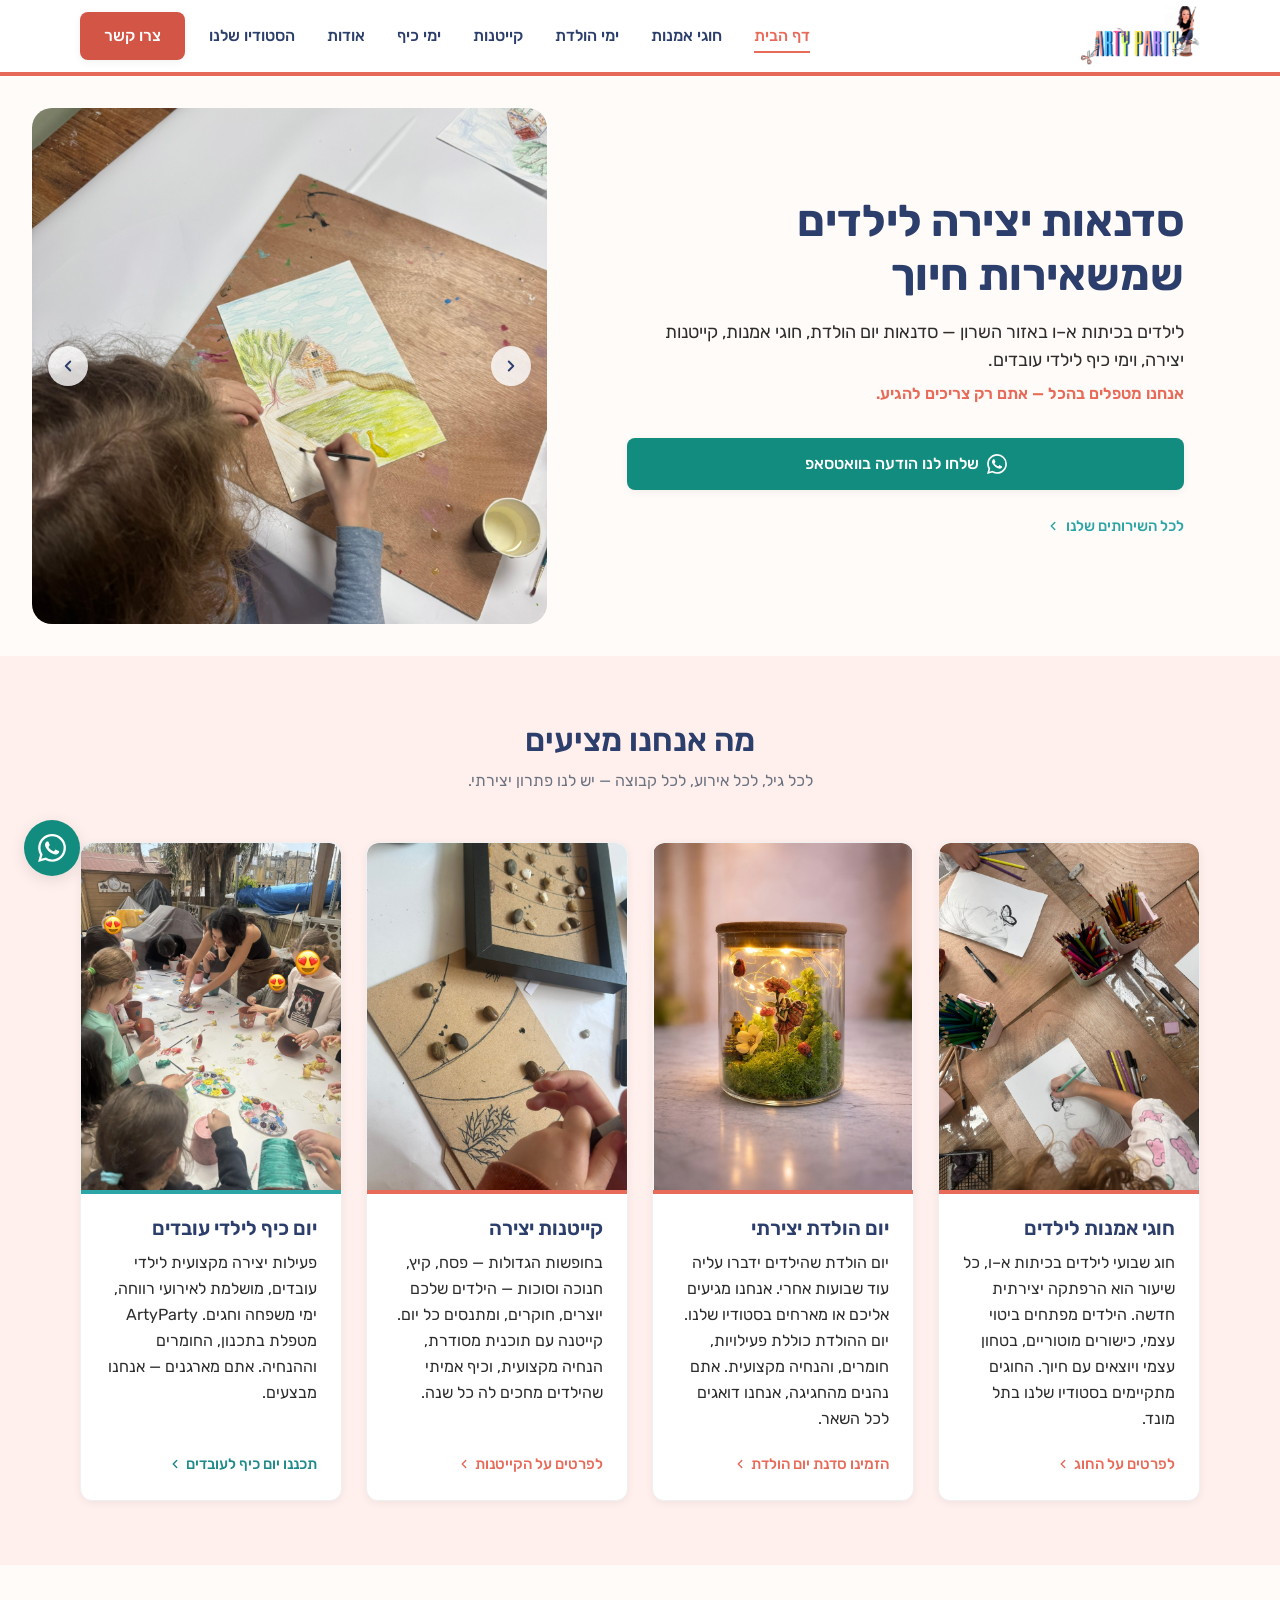
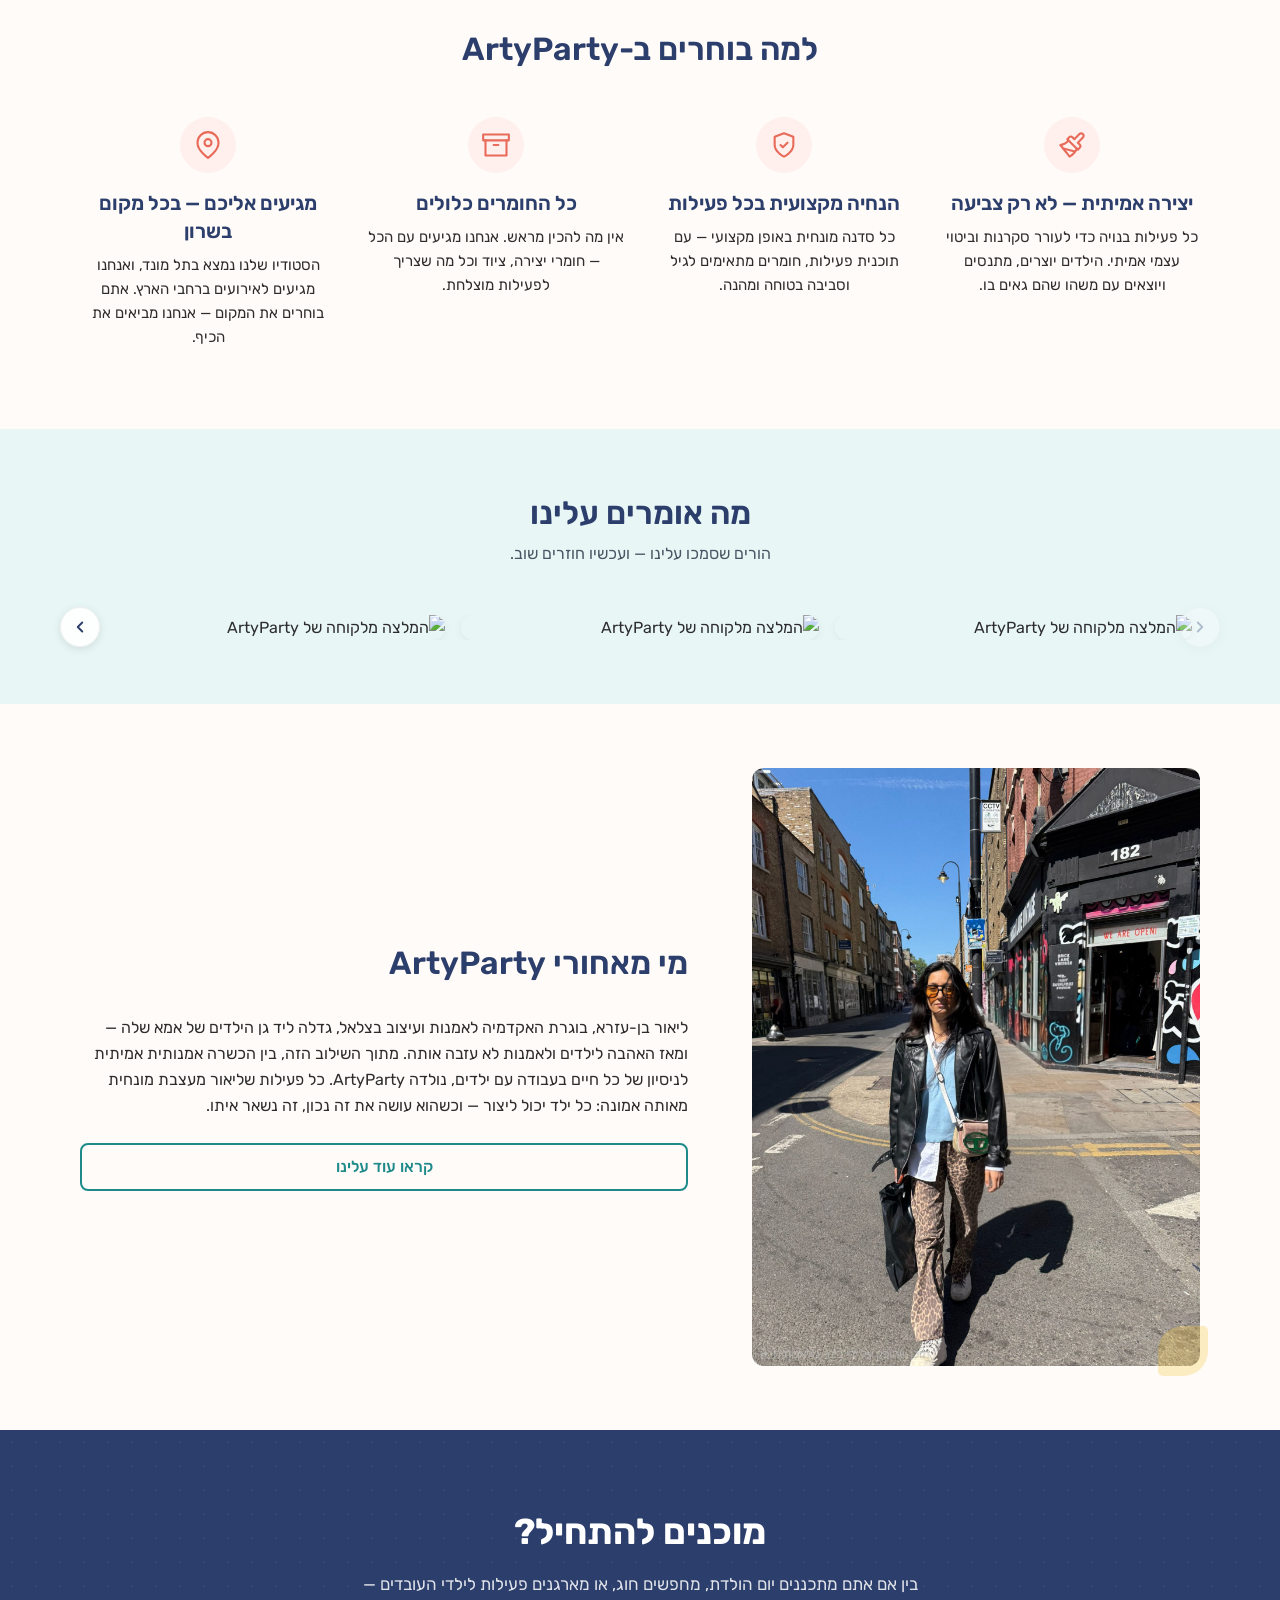
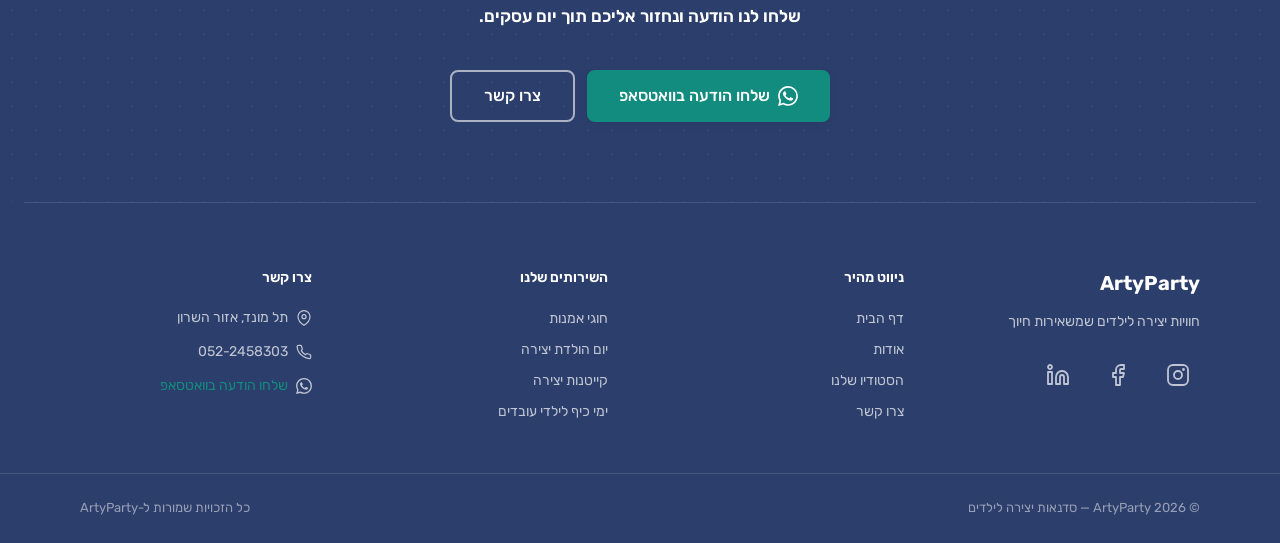
==== commit 8aba9860: "Add files via upload" ====
--- a/index.html
+++ b/index.html
@@ -367,6 +367,9 @@
             </svg>
           </button>
 
+          <!-- Dot navigation (mobile only — dots generated by JS) -->
+          <div class="hero-split__dots" aria-label="ניווט שקופיות"></div>
+
         </div>
         <!-- /IMAGE PANEL -->
 
@@ -555,10 +558,8 @@
     </section>
 
     <!-- ============================================================
-         TESTIMONIALS SECTION
+         TESTIMONIALS SECTION — Image Carousel
     ============================================================ -->
-    <!-- NOTE: Testimonials section contains placeholder content.
-         Replace with real testimonials before launch. -->
     <section class="testimonials" id="testimonials" aria-labelledby="testimonials-heading">
       <div class="container">
         <div class="section-header fade-in-up">
@@ -566,76 +567,40 @@
           <p class="section-intro">הורים שסמכו עלינו — ועכשיו חוזרים שוב.</p>
         </div>
 
-        <div class="testimonials__track" role="region" aria-label="עדויות לקוחות">
-
-          <!-- Testimonial 1 -->
-          <article class="testimonial-card fade-in-up" style="--stagger: 0ms">
-            <span class="testimonial-card__quote-mark" aria-hidden="true">"</span>
-            <p class="testimonial-card__text">
-              [עדות לקוח: אמא של ילד בן 8 שחגג יום הולדת יצירה בסטודיו — כולל ציון שהסדנה הייתה מאורגנת, הילדים נהנו, והיא לא הייתה צריכה לדאוג לכלום]
-            </p>
-            <footer class="testimonial-card__attribution">
-              <div class="testimonial-card__avatar" aria-hidden="true">
-                <!-- Person silhouette -->
-                <svg width="20" height="20" viewBox="0 0 24 24" fill="none" stroke="currentColor" stroke-width="1.5" aria-hidden="true">
-                  <path d="M20 21v-2a4 4 0 0 0-4-4H8a4 4 0 0 0-4 4v2"/>
-                  <circle cx="12" cy="7" r="4"/>
-                </svg>
+        <div class="testimonials-carousel fade-in-up" role="region" aria-label="המלצות לקוחות" aria-roledescription="carousel">
+
+          <button class="testimonials-carousel__arrow testimonials-carousel__arrow--prev" aria-label="המלצות קודמות" type="button">
+            <svg width="18" height="18" viewBox="0 0 24 24" fill="none" aria-hidden="true">
+              <path d="M9 18l6-6-6-6" stroke="currentColor" stroke-width="2.5" stroke-linecap="round" stroke-linejoin="round"/>
+            </svg>
+          </button>
+
+          <div class="testimonials-carousel__viewport">
+            <div class="testimonials-carousel__track">
+              <div class="testimonials-carousel__slide">
+                <img src="photos/Homepage photos/Recommendations photos/recommend 1.jpg" alt="המלצה מלקוחה של ArtyParty" loading="lazy" />
               </div>
-              <div class="testimonial-card__meta">
-                <span class="testimonial-card__name">[שם ההורה]</span>
-                <span class="testimonial-card__context">אמא | יום הולדת יצירה</span>
+              <div class="testimonials-carousel__slide">
+                <img src="photos/Homepage photos/Recommendations photos/recommend 2.jpg" alt="המלצה מלקוחה של ArtyParty" loading="lazy" />
               </div>
-            </footer>
-          </article>
-
-          <!-- Testimonial 2 -->
-          <article class="testimonial-card fade-in-up" style="--stagger: 80ms">
-            <span class="testimonial-card__quote-mark" aria-hidden="true">"</span>
-            <p class="testimonial-card__text">
-              [עדות לקוח: הורה לילדה שמגיעה לחוג אמנות שבועי — כולל ציון שהילדה מחכה לחוג כל שבוע ושהיא התקדמה מאוד מבחינת ביטוי עצמי]
-            </p>
-            <footer class="testimonial-card__attribution">
-              <div class="testimonial-card__avatar" aria-hidden="true">
-                <svg width="20" height="20" viewBox="0 0 24 24" fill="none" stroke="currentColor" stroke-width="1.5" aria-hidden="true">
-                  <path d="M20 21v-2a4 4 0 0 0-4-4H8a4 4 0 0 0-4 4v2"/>
-                  <circle cx="12" cy="7" r="4"/>
-                </svg>
+              <div class="testimonials-carousel__slide">
+                <img src="photos/Homepage photos/Recommendations photos/recommend 3.jpg" alt="המלצה מלקוחה של ArtyParty" loading="lazy" />
               </div>
-              <div class="testimonial-card__meta">
-                <span class="testimonial-card__name">[שם ההורה]</span>
-                <span class="testimonial-card__context">אבא | חוג אמנות שבועי</span>
+              <div class="testimonials-carousel__slide">
+                <img src="photos/Homepage photos/Recommendations photos/recommend 4.jpg" alt="המלצה מלקוחה של ArtyParty" loading="lazy" />
               </div>
-            </footer>
-          </article>
-
-          <!-- Testimonial 3 -->
-          <article class="testimonial-card fade-in-up" style="--stagger: 160ms">
-            <span class="testimonial-card__quote-mark" aria-hidden="true">"</span>
-            <p class="testimonial-card__text">
-              [עדות לקוח: מנהל/ת HR בחברה שארגנה יום כיף לילדי עובדים — כולל ציון שהפעילות הייתה מקצועית, הילדים נהנו, והעובדים הגיבו בצורה חיובית מאוד]
-            </p>
-            <footer class="testimonial-card__attribution">
-              <div class="testimonial-card__avatar" aria-hidden="true">
-                <svg width="20" height="20" viewBox="0 0 24 24" fill="none" stroke="currentColor" stroke-width="1.5" aria-hidden="true">
-                  <path d="M20 21v-2a4 4 0 0 0-4-4H8a4 4 0 0 0-4 4v2"/>
-                  <circle cx="12" cy="7" r="4"/>
-                </svg>
+              <div class="testimonials-carousel__slide">
+                <img src="photos/Homepage photos/Recommendations photos/recommend 5.jpg" alt="המלצה מלקוחה של ArtyParty" loading="lazy" />
               </div>
-              <div class="testimonial-card__meta">
-                <span class="testimonial-card__name">[שם מנהל/ת HR]</span>
-                <span class="testimonial-card__context">מנהל/ת משאבי אנוש</span>
-              </div>
-            </footer>
-          </article>
-
-        </div><!-- /.testimonials__track -->
-
-        <!-- Mobile carousel dot indicators -->
-        <div class="testimonials__dots" aria-hidden="true">
-          <button class="testimonials__dot testimonials__dot--active" aria-label="עדות 1"></button>
-          <button class="testimonials__dot" aria-label="עדות 2"></button>
-          <button class="testimonials__dot" aria-label="עדות 3"></button>
+            </div>
+          </div>
+
+          <button class="testimonials-carousel__arrow testimonials-carousel__arrow--next" aria-label="המלצות הבאות" type="button">
+            <svg width="18" height="18" viewBox="0 0 24 24" fill="none" aria-hidden="true">
+              <path d="M15 18l-6-6 6-6" stroke="currentColor" stroke-width="2.5" stroke-linecap="round" stroke-linejoin="round"/>
+            </svg>
+          </button>
+
         </div>
 
       </div>
--- a/css/style.css
+++ b/css/style.css
@@ -830,158 +830,85 @@
 }
 
 /* =============================================================================
-   15. Testimonials Section
+   15. Testimonials Section — Image Carousel
 ============================================================================= */
 .testimonials {
   background-color: var(--color-light-teal-bg);
   padding-block: var(--space-6);
 }
 
-/* Mobile: horizontal scroll carousel */
-.testimonials__track {
-  display: flex;
-  gap: var(--space-3);
-  overflow-x: scroll;
-  scroll-snap-type: x mandatory;
-  -webkit-overflow-scrolling: touch;
-  scroll-padding-inline-start: var(--space-3);
-  /* Hide scrollbar visually but keep functionality */
-  scrollbar-width: none;
-  -ms-overflow-style: none;
-  margin-inline: calc(-1 * var(--space-3));
-  padding-inline: var(--space-3);
-  padding-block-end: var(--space-1);
-  margin-block-start: var(--space-4);
-}
-
-.testimonials__track::-webkit-scrollbar {
-  display: none;
-}
-
-/* Testimonial Card */
-.testimonial-card {
-  flex: 0 0 calc(100% - 20px); /* Show a peek of next card */
-  scroll-snap-align: start;
-  background-color: var(--color-white);
-  border: 1px solid var(--color-light-gray);
-  border-radius: var(--radius-card);
-  box-shadow: var(--shadow-card);
-  padding: 28px 24px 24px;
-  display: flex;
-  flex-direction: column;
-  transition: transform var(--transition-hover), box-shadow var(--transition-hover);
-}
-
-.testimonial-card:hover {
-  transform: translateY(-2px);
-  box-shadow: var(--shadow-hover);
-}
-
-.testimonial-card__quote-mark {
-  display: block;
-  font-family: var(--font-primary);
-  font-weight: 700;
-  font-size: 48px;
-  line-height: 1;
-  color: var(--color-coral);
-  margin-block-end: 8px;
-}
-
-.testimonial-card__text {
-  font-size: 15px;
-  line-height: 26px;
-  color: var(--color-dark-text);
-  font-style: italic;
-  margin-block-end: 20px;
-  flex: 1;
-}
-
-.testimonial-card__attribution {
-  display: flex;
-  align-items: center;
-  gap: 12px;
-  margin-block-start: auto;
-}
-
-.testimonial-card__avatar {
-  width: 40px;
-  height: 40px;
-  flex-shrink: 0;
-  border-radius: 50%;
-  background-color: var(--color-light-coral-bg);
-  border: 1px solid var(--color-light-gray);
-  display: flex;
-  align-items: center;
-  justify-content: center;
-  color: var(--color-coral);
-}
-
-.testimonial-card__meta {
-  display: flex;
-  flex-direction: column;
-  gap: 2px;
-}
-
-.testimonial-card__name {
-  font-weight: 600;
-  font-size: 14px;
-  color: var(--color-navy);
-  display: block;
-}
-
-.testimonial-card__context {
-  font-size: 13px;
-  color: var(--color-gray-text);
-  display: block;
-}
-
-/* Carousel dot indicators (mobile) */
-.testimonials__dots {
-  display: flex;
-  justify-content: center;
-  gap: 8px;
-  margin-block-start: var(--space-3);
-}
-
-.testimonials__dot {
-  /* 48px touch target for mobile accessibility */
-  position: relative;
-  width: 48px;
-  height: 48px;
-  border-radius: 50%;
-  background-color: transparent;
-  border: none;
-  cursor: pointer;
-  padding: 0;
-  min-height: unset;
-  transition: opacity var(--transition-hover);
-}
-
-/* Visual 8px dot drawn with a pseudo-element */
-.testimonials__dot::after {
-  content: '';
-  position: absolute;
-  top: 50%;
-  left: 50%;
-  transform: translate(-50%, -50%);
-  width: 8px;
-  height: 8px;
-  border-radius: 50%;
-  background-color: var(--color-light-gray);
-  transition: background-color var(--transition-hover);
-}
-
-.testimonials__dot--active::after {
-  background-color: var(--color-coral);
-}
-
 /* Gray text on Light Teal BG — darken to meet WCAG AA 4.5:1 */
 .testimonials .section-intro {
   color: #4B5563;
 }
 
-.testimonials .testimonial-card__context {
-  color: #4B5563;
+.testimonials-carousel {
+  position: relative;
+  margin-block-start: var(--space-4);
+}
+
+.testimonials-carousel__viewport {
+  overflow: hidden;
+}
+
+.testimonials-carousel__track {
+  display: flex;
+  transition: transform 0.4s ease;
+}
+
+.testimonials-carousel__slide {
+  flex: 0 0 100%;
+  min-width: 0;
+  padding: 0 8px;
+  box-sizing: border-box;
+}
+
+.testimonials-carousel__slide img {
+  width: 100%;
+  height: auto;
+  border-radius: var(--radius-card);
+  box-shadow: var(--shadow-card);
+  display: block;
+}
+
+.testimonials-carousel__arrow {
+  position: absolute;
+  top: 50%;
+  transform: translateY(-50%);
+  z-index: 2;
+  width: 40px;
+  height: 40px;
+  border-radius: 50%;
+  background: rgba(255, 255, 255, 0.9);
+  border: 1px solid var(--color-light-gray);
+  box-shadow: 0 2px 8px rgba(0, 0, 0, 0.1);
+  cursor: pointer;
+  display: flex;
+  align-items: center;
+  justify-content: center;
+  color: var(--color-navy);
+  padding: 0;
+  min-height: unset;
+  transition: background var(--transition-hover), box-shadow var(--transition-hover), opacity var(--transition-hover);
+}
+
+.testimonials-carousel__arrow:hover {
+  background: rgba(255, 255, 255, 1);
+  box-shadow: 0 2px 12px rgba(0, 0, 0, 0.15);
+}
+
+.testimonials-carousel__arrow:focus-visible {
+  outline: 2px solid var(--color-teal);
+  outline-offset: 2px;
+}
+
+/* RTL: prev arrow = right side (inline-start), next arrow = left side (inline-end) */
+.testimonials-carousel__arrow--prev {
+  inset-inline-start: -8px;
+}
+
+.testimonials-carousel__arrow--next {
+  inset-inline-end: -8px;
 }
 
 /* =============================================================================
@@ -1401,24 +1328,16 @@
     padding-block: var(--space-8);
   }
 
-  .testimonials__track {
-    display: grid;
-    grid-template-columns: repeat(2, 1fr);
-    overflow-x: unset;
-    scroll-snap-type: unset;
-    margin-inline: 0;
-    padding-inline: 0;
-  }
-
-  .testimonial-card {
-    flex: unset;
-    scroll-snap-align: unset;
-  }
-
-  /* All three testimonial cards remain visible at tablet */
-
-  .testimonials__dots {
-    display: none;
+  .testimonials-carousel__slide {
+    flex: 0 0 calc(100% / 3);
+  }
+
+  .testimonials-carousel__arrow--prev {
+    inset-inline-start: -20px;
+  }
+
+  .testimonials-carousel__arrow--next {
+    inset-inline-end: -20px;
   }
 
   /* About Teaser */
@@ -1544,15 +1463,6 @@
   .benefit__heading {
     font-size: 20px;
     line-height: 28px;
-  }
-
-  /* Testimonials: show all 3 */
-  .testimonials__track {
-    grid-template-columns: repeat(3, 1fr);
-  }
-
-  .testimonial-card:nth-child(3) {
-    display: flex;
   }
 
   /* About Teaser */
@@ -1825,6 +1735,50 @@
 
 .hero-split__arrow--next {
   inset-inline-end: 16px;
+}
+
+/* --- DOT INDICATORS (mobile only, hidden on desktop) --- */
+.hero-split__dots {
+  display: flex;
+  justify-content: center;
+  align-items: center;
+  gap: 2px;
+  position: absolute;
+  bottom: 12px;
+  left: 0;
+  right: 0;
+  z-index: 2;
+}
+
+.hero-split__dot {
+  position: relative;
+  width: 24px;
+  height: 24px;
+  background: transparent;
+  border: none;
+  border-radius: 50%;
+  cursor: pointer;
+  padding: 0;
+  min-height: unset;
+}
+
+.hero-split__dot::after {
+  content: '';
+  position: absolute;
+  top: 50%;
+  left: 50%;
+  transform: translate(-50%, -50%);
+  width: 8px;
+  height: 8px;
+  border-radius: 50%;
+  background: rgba(255, 255, 255, 0.5);
+  transition: background 0.2s ease, width 0.2s ease, height 0.2s ease;
+}
+
+.hero-split__dot--active::after {
+  background: white;
+  width: 10px;
+  height: 10px;
 }
 
 /* Reduced motion — disable transitions and auto-rotation */
@@ -2534,10 +2488,9 @@
 .story-photo img {
   width: 100%;
   height: 100%;
-  object-fit: contain;
+  object-fit: cover;
   object-position: center center;
   display: block;
-  background-color: var(--color-light-teal-bg);
 }
 
 /* =============================================================================
@@ -2801,9 +2754,13 @@
     line-height: 28px;
   }
 
-  /* Show arrows on desktop */
+  /* Show arrows on desktop, hide dots */
   .hero-split__arrow {
     display: flex;
+  }
+
+  .hero-split__dots {
+    display: none;
   }
 
   /* About teaser photo: aspect-ratio set in section 26, no height override needed */
@@ -2838,10 +2795,9 @@
 .about-story__photo-float img {
   width: 100%;
   height: 100%;
-  object-fit: contain;
+  object-fit: cover;
   object-position: center center;
   display: block;
-  background-color: var(--color-light-teal-bg);
 }
 
 /* Closing paragraph block — adds spacing before second story row */
@@ -2856,10 +2812,6 @@
 }
 
 @media (min-width: 768px) {
-  .about-story__photo-float img {
-    height: 340px;
-  }
-
   /* Side layout: photo at 38% width, text fills the rest */
   .story-layout--side .about-story__photo-float {
     flex: 0 0 38%;
@@ -2872,12 +2824,6 @@
   /* Reverse order: row-reverse so the second photo appears on opposite side */
   .story-layout--reverse.story-layout--side {
     flex-direction: row-reverse;
-  }
-}
-
-@media (min-width: 1024px) {
-  .about-story__photo-float img {
-    height: 400px;
   }
 }
 
@@ -3406,13 +3352,6 @@
     padding-block: var(--space-1); /* 8px */
   }
 
-  /* ---- Testimonials ---- */
-  .testimonials__track {
-    margin-inline: calc(-1 * var(--space-2)); /* -16px */
-    padding-inline: var(--space-2);
-    scroll-padding-inline-start: var(--space-2);
-  }
-
   /* ---- Page hero ---- */
   .page-hero__heading {
     font-size: 22px;
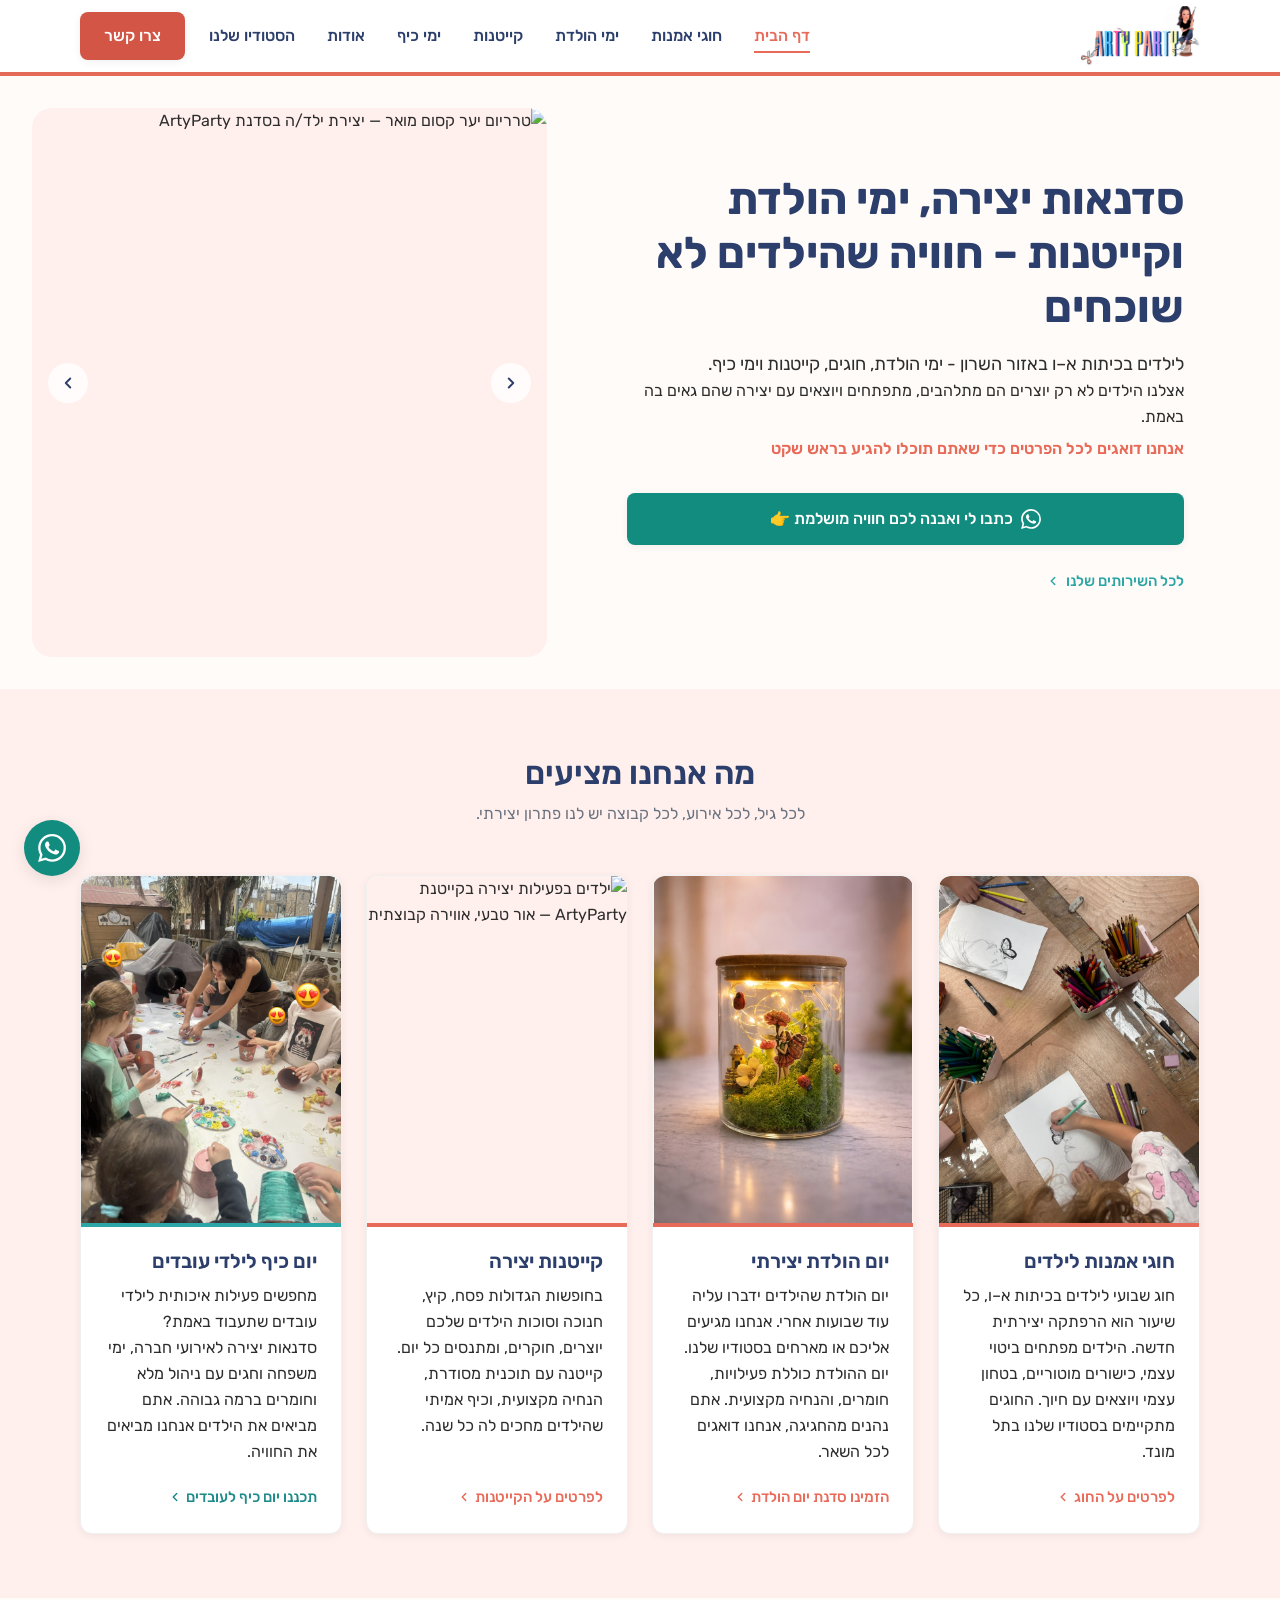
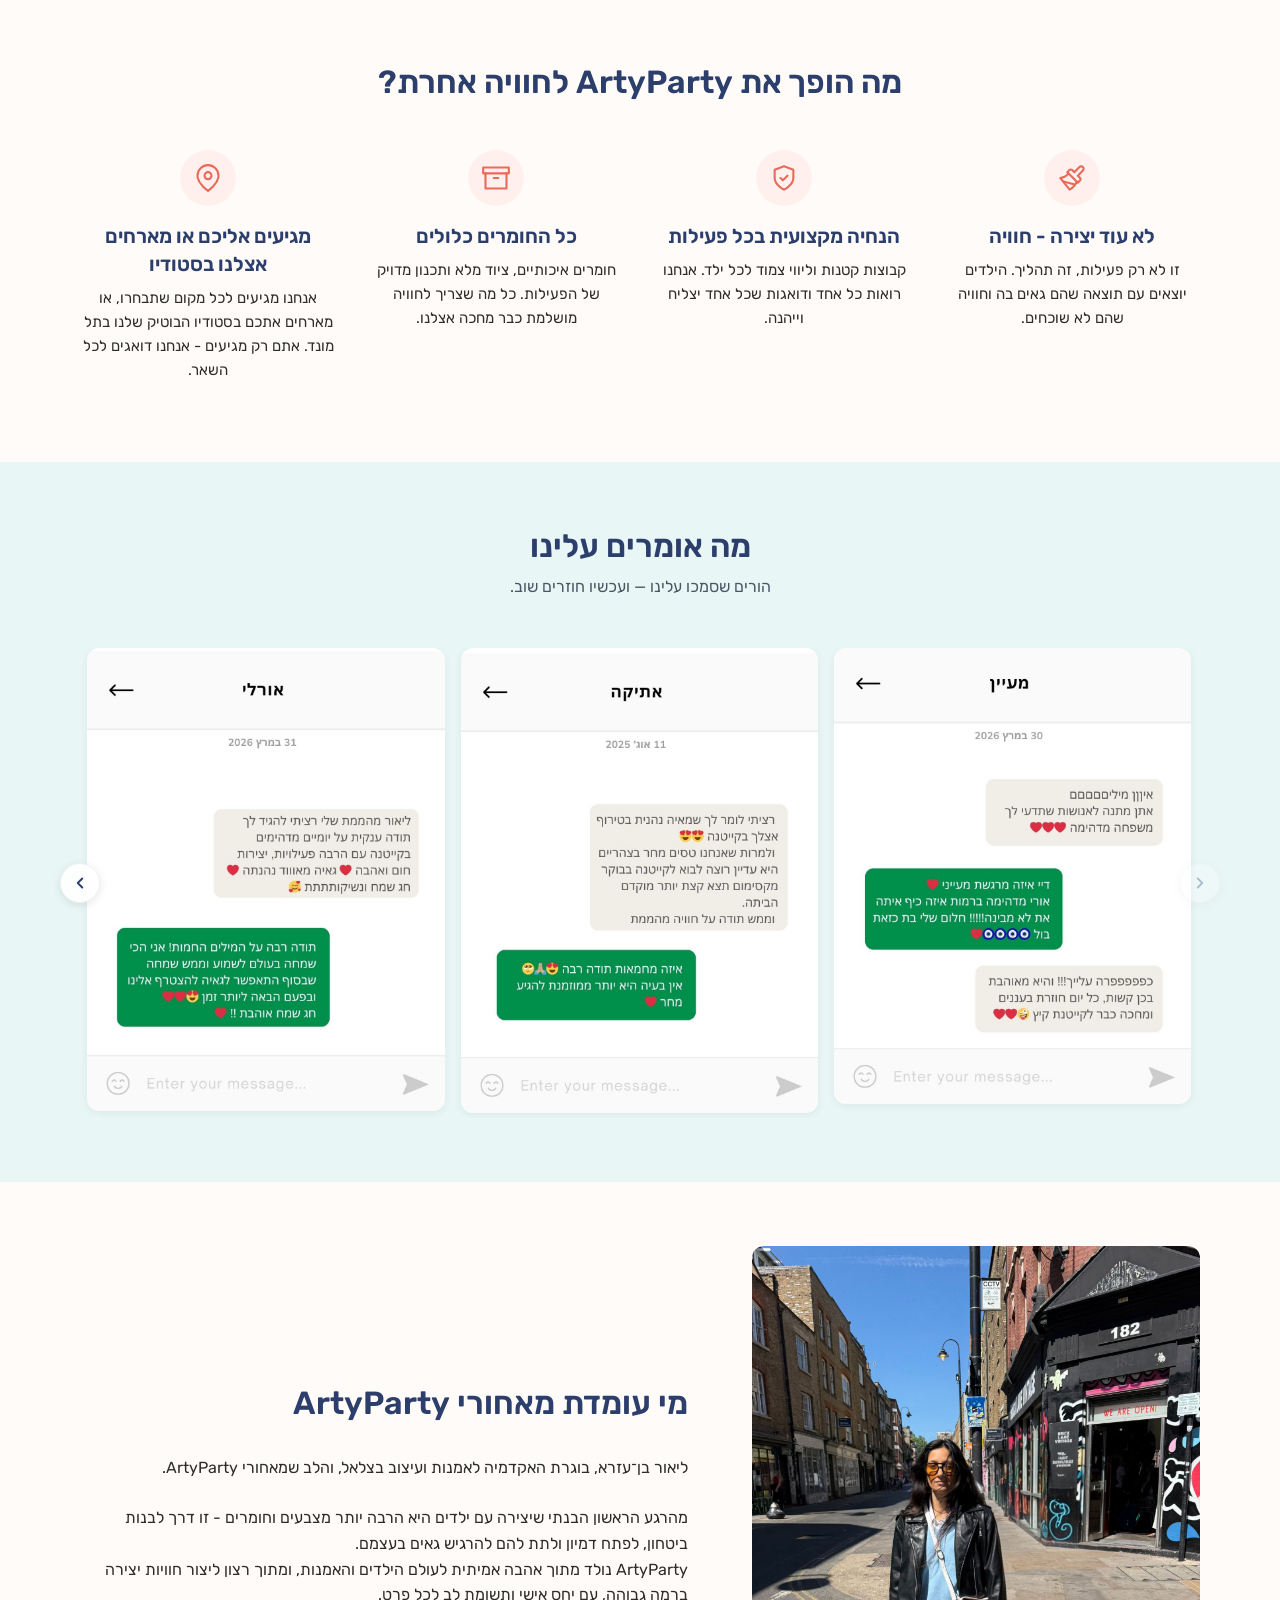
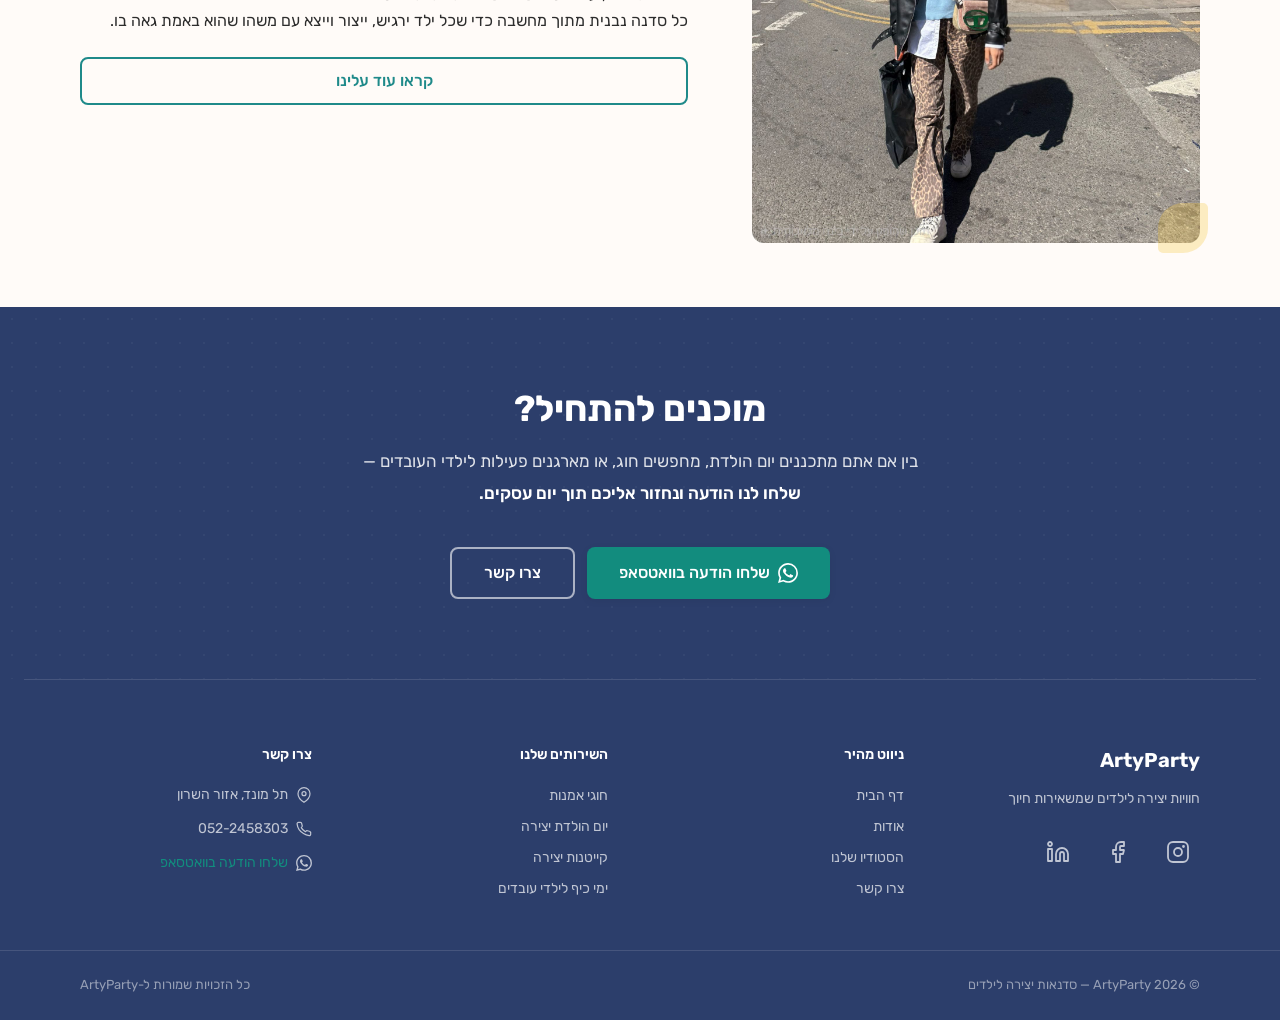
==== commit be2119d2: "Add files via upload" ====
--- a/index.html
+++ b/index.html
@@ -226,20 +226,22 @@
         <!-- TEXT PANEL (RTL: first child = right side = reading start) -->
         <div class="hero-split__text">
           <h1 class="hero-split__heading" id="hero-heading">
-            סדנאות יצירה לילדים שמשאירות חיוך
+           סדנאות יצירה, ימי הולדת וקייטנות – חוויה שהילדים לא שוכחים
           </h1>
           <p class="hero-split__subheadline">
-            לילדים בכיתות א–ו באזור השרון — סדנאות יום הולדת, חוגי אמנות, קייטנות יצירה, וימי כיף לילדי עובדים.
+           לילדים בכיתות א–ו באזור השרון - ימי הולדת, חוגים, קייטנות וימי כיף.
+          </p>
+          אצלנו הילדים לא רק יוצרים הם מתלהבים, מתפתחים ויוצאים עם יצירה שהם גאים בה באמת.
           </p>
           <p class="hero-split__emphasis">
-            אנחנו מטפלים בהכל — אתם רק צריכים להגיע.
+           אנחנו דואגים לכל הפרטים כדי שאתם תוכלו להגיע בראש שקט
           </p>
           <div class="hero-split__ctas">
             <a href="https://wa.me/972522458303" class="btn btn--whatsapp btn--large" target="_blank" rel="noopener noreferrer">
               <svg class="btn__icon" width="20" height="20" viewBox="0 0 24 24" fill="currentColor" aria-hidden="true">
                 <path d="M17.472 14.382c-.297-.149-1.758-.867-2.03-.967-.273-.099-.471-.148-.67.15-.197.297-.767.966-.94 1.164-.173.199-.347.223-.644.075-.297-.15-1.255-.463-2.39-1.475-.883-.788-1.48-1.761-1.653-2.059-.173-.297-.018-.458.13-.606.134-.133.298-.347.446-.52.149-.174.198-.298.298-.497.099-.198.05-.371-.025-.52-.075-.149-.669-1.612-.916-2.207-.242-.579-.487-.5-.669-.51-.173-.008-.371-.01-.57-.01-.198 0-.52.074-.792.372-.272.297-1.04 1.016-1.04 2.479 0 1.462 1.065 2.875 1.213 3.074.149.198 2.096 3.2 5.077 4.487.709.306 1.262.489 1.694.625.712.227 1.36.195 1.871.118.571-.085 1.758-.719 2.006-1.413.248-.694.248-1.289.173-1.413-.074-.124-.272-.198-.57-.347m-5.421 7.403h-.004a9.87 9.87 0 01-5.031-1.378l-.361-.214-3.741.982.998-3.648-.235-.374a9.86 9.86 0 01-1.51-5.26c.001-5.45 4.436-9.884 9.888-9.884 2.64 0 5.122 1.03 6.988 2.898a9.825 9.825 0 012.893 6.994c-.003 5.45-4.437 9.884-9.885 9.884m8.413-18.297A11.815 11.815 0 0012.05 0C5.495 0 .16 5.335.157 11.892c0 2.096.547 4.142 1.588 5.945L.057 24l6.305-1.654a11.882 11.882 0 005.683 1.448h.005c6.554 0 11.89-5.335 11.893-11.893a11.821 11.821 0 00-3.48-8.413Z"/>
               </svg>
-              שלחו לנו הודעה בוואטסאפ
+               כתבו לי ואבנה לכם חוויה מושלמת 👉
             </a>
             <a href="#services" class="hero-split__scroll-link">
               לכל השירותים שלנו
@@ -255,15 +257,23 @@
              role="region"
              aria-label="גלריית תמונות — פעילויות יצירה ArtyParty">
 
-          <!-- Slide 1: Two proud girls holding finished terrarium jars -->
+          <!-- Slide 1 (FIRST — default/initial image): featured opening photo -->
           <div class="hero-split__slide hero-split__slide--active">
+            <img class="hero-split__img"
+                 src="photos/Homepage photos/Slide photos on top/first photo.jpg"
+                 alt="טרריום יער קסום מואר — יצירת ילד/ה בסדנת ArtyParty"
+                 loading="eager" />
+          </div>
+
+          <!-- Slide 2: Two proud girls holding finished terrarium jars -->
+          <div class="hero-split__slide" aria-hidden="true">
             <img class="hero-split__img"
                  src="photos/Homepage photos/Slide photos on top/IMG_8576.JPEG"
                  alt="שתי ילדות מחזיקות בגאווה טרריומים מזכוכית שיצרו בסדנת יום הולדת ArtyParty"
                  loading="eager" />
           </div>
 
-          <!-- Slide 2: Lior leading workshop group -->
+          <!-- Slide 3: Lior leading workshop group -->
           <div class="hero-split__slide" aria-hidden="true">
             <img class="hero-split__img"
                  src="photos/Homepage photos/Slide photos on top/c81372c5-54bd-425e-aece-85792f519e92.JPG"
@@ -271,15 +281,15 @@
                  loading="eager" />
           </div>
 
-          <!-- Slide 3: Group of girls at studio table creating boxes -->
+          <!-- Slide 4: Group of girls at studio table creating boxes -->
           <div class="hero-split__slide" aria-hidden="true">
             <img class="hero-split__img"
                  src="photos/Homepage photos/Slide photos on top/IMG_8830.JPG"
                  alt="קבוצת בנות יושבות בסטודיו של ArtyParty ויוצרות קופסאות מעוצבות"
-                 loading="eager" />
-          </div>
-
-          <!-- Slide 4: Birthday party scene with cabin miniatures -->
+                 loading="lazy" />
+          </div>
+
+          <!-- Slide 5: Birthday party scene with cabin miniatures -->
           <div class="hero-split__slide" aria-hidden="true">
             <img class="hero-split__img"
                  src="photos/Homepage photos/Slide photos on top/IMG_8154.JPEG"
@@ -287,23 +297,23 @@
                  loading="lazy" />
           </div>
 
-          <!-- Slide 5: Girls in green aprons decorating birdhouses -->
-          <div class="hero-split__slide" aria-hidden="true">
-            <img class="hero-split__img"
-                 src="photos/Homepage photos/Slide photos on top/IMG_9075.JPEG"
-                 alt="בנות עם סינרים ירוקים מקשטות בתי ציפורים צבעוניים בסטודיו ArtyParty"
-                 loading="lazy" />
-          </div>
-
-          <!-- Slide 6: Girl painting cabin model close-up -->
-          <div class="hero-split__slide" aria-hidden="true">
-            <img class="hero-split__img"
-                 src="photos/Homepage photos/Slide photos on top/main.jpg"
-                 alt="ילדה מצבעת בריכוז דגם בית קטן בסדנת יצירה של ArtyParty"
-                 loading="lazy" />
-          </div>
-
-          <!-- Slide 7: Children building paper sculpture together -->
+          <!-- Slide 6: Camp group activity -->
+          <div class="hero-split__slide" aria-hidden="true">
+            <img class="hero-split__img"
+                 src="photos/Homepage photos/Slide photos on top/IMG_9046.JPG"
+                 alt="ילדים יוצרים יחד בסטודיו ArtyParty — קייטנת יצירה"
+                 loading="lazy" />
+          </div>
+
+          <!-- Slide 7: Art lesson drawing -->
+          <div class="hero-split__slide" aria-hidden="true">
+            <img class="hero-split__img"
+                 src="photos/Homepage photos/Slide photos on top/IMG_4957.png"
+                 alt="דיורמה יער קסום מיניאטורית בתוך קופסה — יצירת ילדים מסדנת ArtyParty"
+                 loading="lazy" />
+          </div>
+
+          <!-- Slide 8: Children building paper sculpture together -->
           <div class="hero-split__slide" aria-hidden="true">
             <img class="hero-split__img"
                  src="photos/Homepage photos/Slide photos on top/IMG_5769.JPG"
@@ -311,15 +321,15 @@
                  loading="lazy" />
           </div>
 
-          <!-- Slide 8: Overhead — children drawing portraits at table -->
-          <div class="hero-split__slide" aria-hidden="true">
-            <img class="hero-split__img"
-                 src="photos/Homepage photos/Slide photos on top/IMG_4913.JPEG"
+          <!-- Slide 9: Overhead — children drawing portraits at table -->
+          <div class="hero-split__slide" aria-hidden="true">
+            <img class="hero-split__img"
+                 src="photos/Homepage photos/Slide photos on top/IMG_4913.JPG"
                  alt="ילדה מציירת פורטרט בעיפרון בשיעור ציור של ArtyParty — מבט מלמעלה"
                  loading="lazy" />
           </div>
 
-          <!-- Slide 9: Overhead — child painting mosaic panda -->
+          <!-- Slide 10: Overhead — child painting -->
           <div class="hero-split__slide" aria-hidden="true">
             <img class="hero-split__img"
                  src="photos/Homepage photos/Slide photos on top/IMG_5514.JPEG"
@@ -327,27 +337,43 @@
                  loading="lazy" />
           </div>
 
-          <!-- Slide 10: Overhead — child drawing countryside landscape -->
-          <div class="hero-split__slide" aria-hidden="true">
-            <img class="hero-split__img"
-                 src="photos/Homepage photos/Slide photos on top/IMG_8154.JPEG"
-                 alt="ילדה מציירת נוף כפרי בצבעי עיפרון — מבט מלמעלה, שיעור ציור ArtyParty"
-                 loading="lazy" />
-          </div>
-
-          <!-- Slide 11: Hands arranging terrarium -->
-          <div class="hero-split__slide" aria-hidden="true">
-            <img class="hero-split__img"
-                 src="photos/Homepage photos/Slide photos on top/IMG_6757.JPEG"
-                 alt="ידיים של ילד/ה מסדרות אבנים וצמחייה בתוך כוס זכוכית — יצירת טרריום בסדנת ArtyParty"
-                 loading="lazy" />
-          </div>
-
-          <!-- Slide 12: Enchanted forest book nook -->
-          <div class="hero-split__slide" aria-hidden="true">
-            <img class="hero-split__img"
-                 src="photos/Homepage photos/Slide photos on top/IMG_4957.JPEG"
-                 alt="דיורמה יער קסום מיניאטורית בתוך קופסה — יצירת ילדים מסדנת ArtyParty"
+          <!-- Slide 11: Cabin workshop creations -->
+          <div class="hero-split__slide" aria-hidden="true">
+            <img class="hero-split__img"
+                 src="photos/Homepage photos/Slide photos on top/057ba818-322e-4463-a7a2-0ad62c86e3d3.JPEG"
+                 alt="יצירות סדנת בקתה ביער — תוצרי ילדים בסדנת יום הולדת ArtyParty"
+                 loading="lazy" />
+          </div>
+
+          <!-- Slide 12: Promotional flyer 9 -->
+          <div class="hero-split__slide" aria-hidden="true">
+            <img class="hero-split__img"
+                 src="photos/Homepage photos/Slide photos on top/עלון - 9.PNG"
+                 alt="עלון פרסומי של ArtyParty — סדנאות יצירה לילדים"
+                 loading="lazy" />
+          </div>
+
+          <!-- Slide 13: Promotional flyer 10 -->
+          <div class="hero-split__slide" aria-hidden="true">
+            <img class="hero-split__img"
+                 src="photos/Homepage photos/Slide photos on top/עלון - 10 (2).png"
+                 alt="עלון פרסומי של ArtyParty — פעילויות יצירה"
+                 loading="lazy" />
+          </div>
+
+          <!-- Slide 14: Promotional flyer 11 -->
+          <div class="hero-split__slide" aria-hidden="true">
+            <img class="hero-split__img"
+                 src="photos/Homepage photos/Slide photos on top/עלון - 11 (2).png"
+                 alt="עלון פרסומי של ArtyParty — סדנאות לילדים באזור השרון"
+                 loading="lazy" />
+          </div>
+
+          <!-- Slide 15: Promotional flyer 14 -->
+          <div class="hero-split__slide" aria-hidden="true">
+            <img class="hero-split__img"
+                 src="photos/Homepage photos/Slide photos on top/עלון - 14.PNG"
+                 alt="עלון פרסומי של ArtyParty — חוגי אמנות, קייטנות וימי הולדת"
                  loading="lazy" />
           </div>
 
@@ -385,7 +411,7 @@
       <div class="container">
         <div class="section-header fade-in-up">
           <h2 class="section-heading" id="services-heading">מה אנחנו מציעים</h2>
-          <p class="section-intro">לכל גיל, לכל אירוע, לכל קבוצה — יש לנו פתרון יצירתי.</p>
+          <p class="section-intro">לכל גיל, לכל אירוע, לכל קבוצה יש לנו פתרון יצירתי.</p>
         </div>
 
         <div class="services__grid">
@@ -441,15 +467,15 @@
           <!-- Card 3: Holiday Camps -->
           <article class="card card--coral fade-in-up" style="--stagger: 160ms">
             <div class="card__image-wrap">
-              <img src="photos/Homepage photos/Our options photos/IMG_9075.JPEG"
-                   alt="בנות יוצרות יחד בפעילות יצירה בקייטנת ArtyParty — אור טבעי, אווירה קבוצתית"
+              <img src="photos/Homepage photos/Our options photos/camp photo.JPG"
+                   alt="ילדים בפעילות יצירה בקייטנת ArtyParty — אור טבעי, אווירה קבוצתית"
                    class="card__img" loading="lazy" />
             </div>
             <div class="card__accent-stripe card__accent-stripe--coral"></div>
             <div class="card__content">
               <h3 class="card__heading">קייטנות יצירה</h3>
               <p class="card__body">
-                בחופשות הגדולות — פסח, קיץ, חנוכה וסוכות — הילדים שלכם יוצרים, חוקרים, ומתנסים כל יום.
+                בחופשות הגדולות  פסח, קיץ, חנוכה וסוכות הילדים שלכם יוצרים, חוקרים, ומתנסים כל יום.
                 קייטנה עם תוכנית מסודרת, הנחיה מקצועית, וכיף אמיתי שהילדים מחכים לה כל שנה.
               </p>
               <a href="holiday-camps.html" class="card__cta card__cta--coral">
@@ -472,8 +498,11 @@
             <div class="card__content">
               <h3 class="card__heading">יום כיף לילדי עובדים</h3>
               <p class="card__body">
-                פעילות יצירה מקצועית לילדי עובדים, מושלמת לאירועי רווחה, ימי משפחה וחגים.
-                ArtyParty מטפלת בתכנון, החומרים וההנחיה. אתם מארגנים — אנחנו מבצעים.
+                מחפשים פעילות איכותית לילדי עובדים שתעבוד באמת?
+                <br>
+                סדנאות יצירה לאירועי חברה, ימי משפחה וחגים
+                עם ניהול מלא וחומרים ברמה גבוהה.
+                אתם מביאים את הילדים אנחנו מביאים את החוויה.
               </p>
               <a href="fun-days.html" class="card__cta card__cta--teal">
                 תכננו יום כיף לעובדים
@@ -494,7 +523,7 @@
     <section class="why-us" id="why-artyparty" aria-labelledby="why-heading">
       <div class="container">
         <div class="section-header fade-in-up">
-          <h2 class="section-heading" id="why-heading">למה בוחרים ב-ArtyParty</h2>
+          <h2 class="section-heading" id="why-heading">מה הופך את ArtyParty לחוויה אחרת?</h2>
         </div>
 
         <div class="why-us__grid">
@@ -509,8 +538,9 @@
                 <path d="M14.5 17.5 4.5 15"/>
               </svg>
             </div>
-            <h3 class="benefit__heading">יצירה אמיתית — לא רק צביעה</h3>
-            <p class="benefit__body">כל פעילות בנויה כדי לעורר סקרנות וביטוי עצמי אמיתי. הילדים יוצרים, מתנסים ויוצאים עם משהו שהם גאים בו.</p>
+            <h3 class="benefit__heading">לא עוד יצירה - חוויה</h3>
+            <p class="benefit__body">זו לא רק פעילות, זה תהליך.
+                הילדים יוצאים עם תוצאה שהם גאים בה וחוויה שהם לא שוכחים.</p>
           </div>
 
           <!-- Benefit 2: Professional guidance -->
@@ -523,7 +553,8 @@
               </svg>
             </div>
             <h3 class="benefit__heading">הנחיה מקצועית בכל פעילות</h3>
-            <p class="benefit__body">כל סדנה מונחית באופן מקצועי — עם תוכנית פעילות, חומרים מתאימים לגיל וסביבה בטוחה ומהנה.</p>
+            <p class="benefit__body">קבוצות קטנות וליווי צמוד לכל ילד.
+                אנחנו רואות כל אחד ודואגות שכל אחד יצליח וייהנה.</p>
           </div>
 
           <!-- Benefit 3: All materials included -->
@@ -537,7 +568,8 @@
               </svg>
             </div>
             <h3 class="benefit__heading">כל החומרים כלולים</h3>
-            <p class="benefit__body">אין מה להכין מראש. אנחנו מגיעים עם הכל — חומרי יצירה, ציוד וכל מה שצריך לפעילות מוצלחת.</p>
+            <p class="benefit__body">חומרים איכותיים, ציוד מלא ותכנון מדויק של הפעילות.
+                כל מה שצריך לחוויה מושלמת כבר מחכה אצלנו.</p>
           </div>
 
           <!-- Benefit 4: We come to you -->
@@ -549,8 +581,10 @@
                 <circle cx="12" cy="10" r="3"/>
               </svg>
             </div>
-            <h3 class="benefit__heading">מגיעים אליכם — בכל מקום בשרון</h3>
-            <p class="benefit__body">הסטודיו שלנו נמצא בתל מונד, ואנחנו מגיעים לאירועים ברחבי הארץ. אתם בוחרים את המקום — אנחנו מביאים את הכיף.</p>
+            <h3 class="benefit__heading"> מגיעים אליכם או מארחים אצלנו בסטודיו</h3>
+            <p class="benefit__body">אנחנו מגיעים לכל מקום שתבחרו,
+              או מארחים אתכם בסטודיו הבוטיק שלנו בתל מונד. 
+             אתם רק מגיעים - אנחנו דואגים לכל השאר.</p>
           </div>
 
         </div><!-- /.why-us__grid -->
@@ -623,11 +657,19 @@
 
         <!-- Text content (RTL: left column = reading end) -->
         <div class="about-teaser__text fade-in-up fade-in-up--delayed">
-          <h2 class="section-heading section-heading--start" id="about-heading">מי מאחורי ArtyParty</h2>
+          <h2 class="section-heading section-heading--start" id="about-heading">מי עומדת מאחורי ArtyParty</h2>
           <p class="about-teaser__body">
-            ליאור בן-עזרא, בוגרת האקדמיה לאמנות ועיצוב בצלאל, גדלה ליד גן הילדים של אמא שלה — ומאז האהבה לילדים ולאמנות לא עזבה אותה.
-            מתוך השילוב הזה, בין הכשרה אמנותית אמיתית לניסיון של כל חיים בעבודה עם ילדים, נולדה ArtyParty.
-            כל פעילות שליאור מעצבת מונחית מאותה אמונה: כל ילד יכול ליצור — וכשהוא עושה את זה נכון, זה נשאר איתו.
+            ליאור בן־עזרא, בוגרת האקדמיה לאמנות ועיצוב בצלאל,
+            והלב שמאחורי ArtyParty.
+<p>
+            מהרגע הראשון הבנתי שיצירה עם ילדים היא הרבה יותר מצבעים וחומרים -
+           זו דרך לבנות ביטחון, לפתח דמיון ולתת להם להרגיש גאים בעצמם.
+<br>
+            ArtyParty נולד מתוך אהבה אמיתית לעולם הילדים והאמנות,
+           ומתוך רצון ליצור חוויות יצירה ברמה גבוהה, עם יחס אישי ותשומת לב לכל פרט.
+<br>
+            כל סדנה נבנית מתוך מחשבה
+            כדי שכל ילד ירגיש, ייצור וייצא עם משהו שהוא באמת גאה בו.
           </p>
           <a href="about.html" class="btn btn--secondary">קראו עוד עלינו</a>
         </div>
@@ -688,7 +730,7 @@
             </svg>
           </a>
           <!-- LinkedIn -->
-          <a href="https://www.linkedin.com/in/netanel-katash-ab8b641ab/" class="footer__social-link" aria-label="LinkedIn של ArtyParty" target="_blank" rel="noopener noreferrer">
+          <a href="https://www.linkedin.com/in/arty-party-ab8b641ab/" class="footer__social-link" aria-label="LinkedIn של ArtyParty" target="_blank" rel="noopener noreferrer">
             <svg width="24" height="24" viewBox="0 0 24 24" fill="none" stroke="currentColor" stroke-width="1.8" stroke-linecap="round" stroke-linejoin="round" aria-hidden="true">
               <path d="M16 8a6 6 0 0 1 6 6v7h-4v-7a2 2 0 0 0-2-2 2 2 0 0 0-2 2v7h-4v-7a6 6 0 0 1 6-6z"/>
               <rect x="2" y="9" width="4" height="12"/>
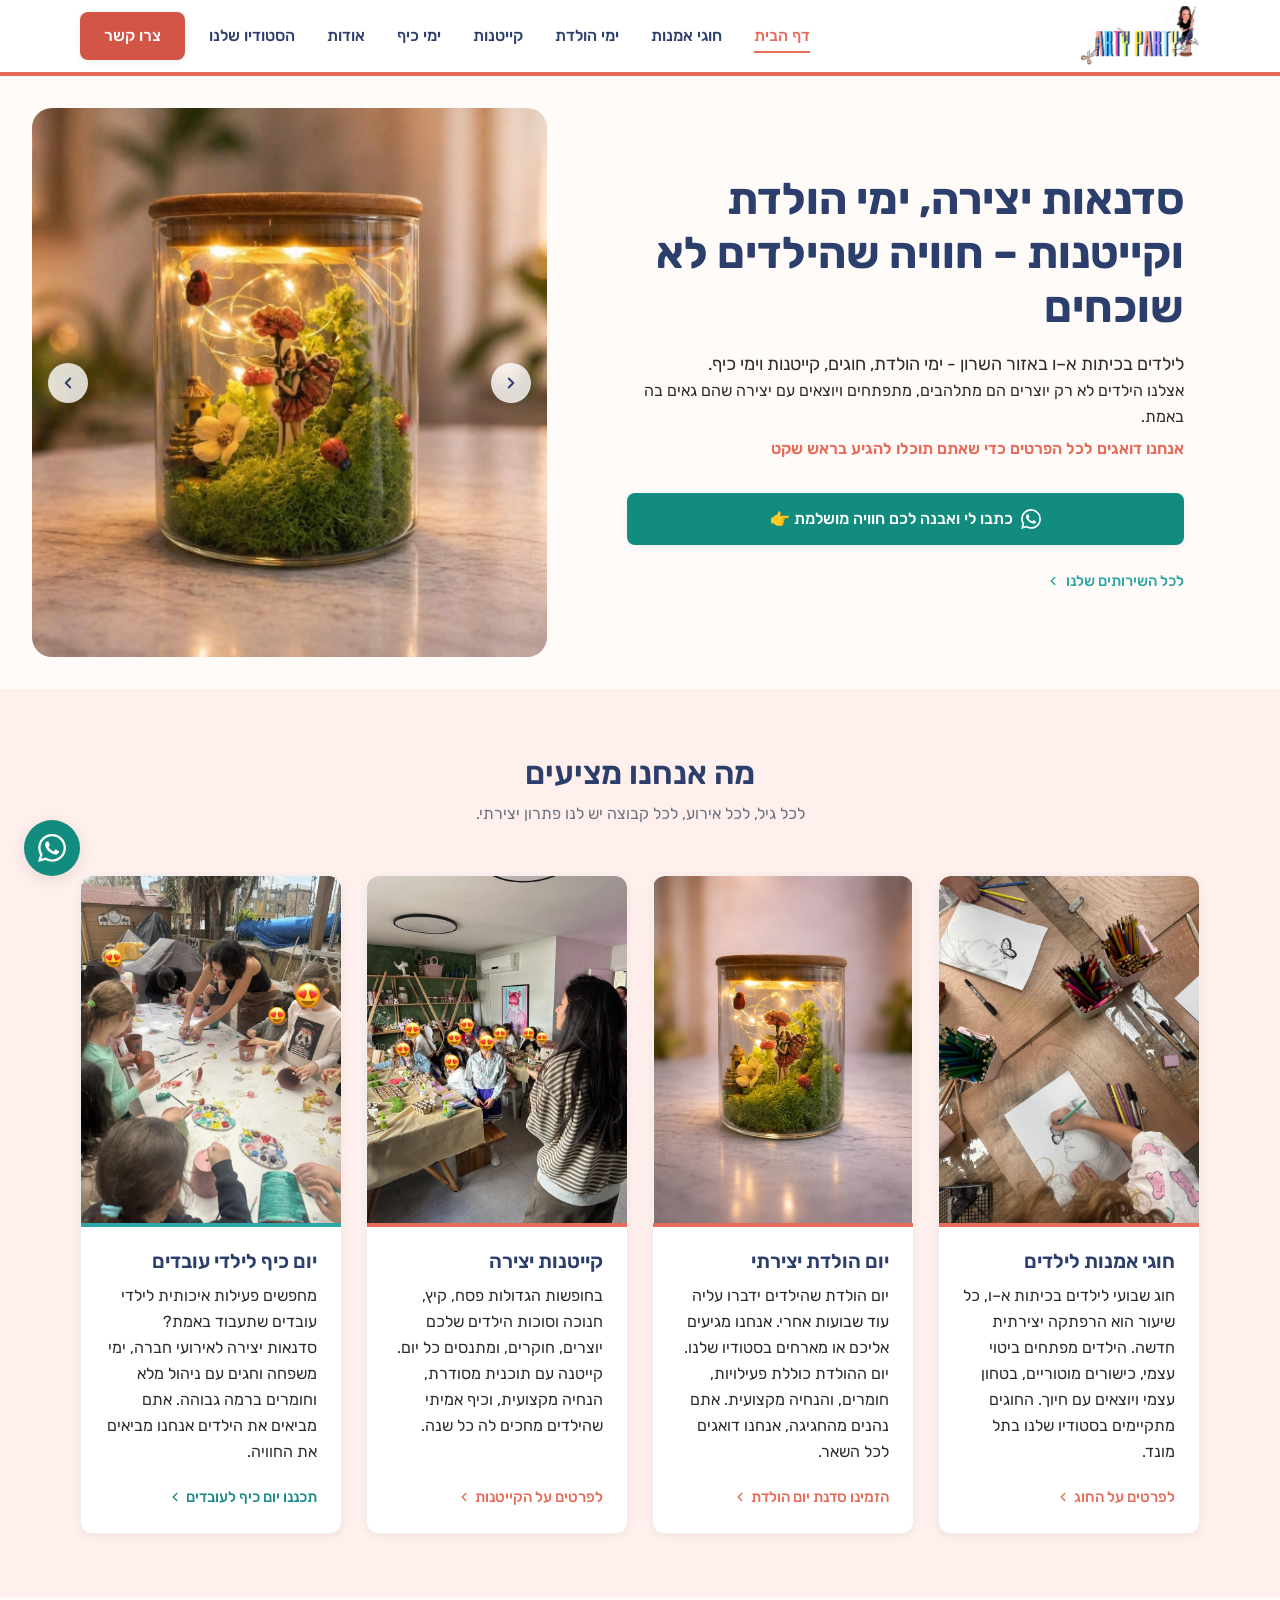
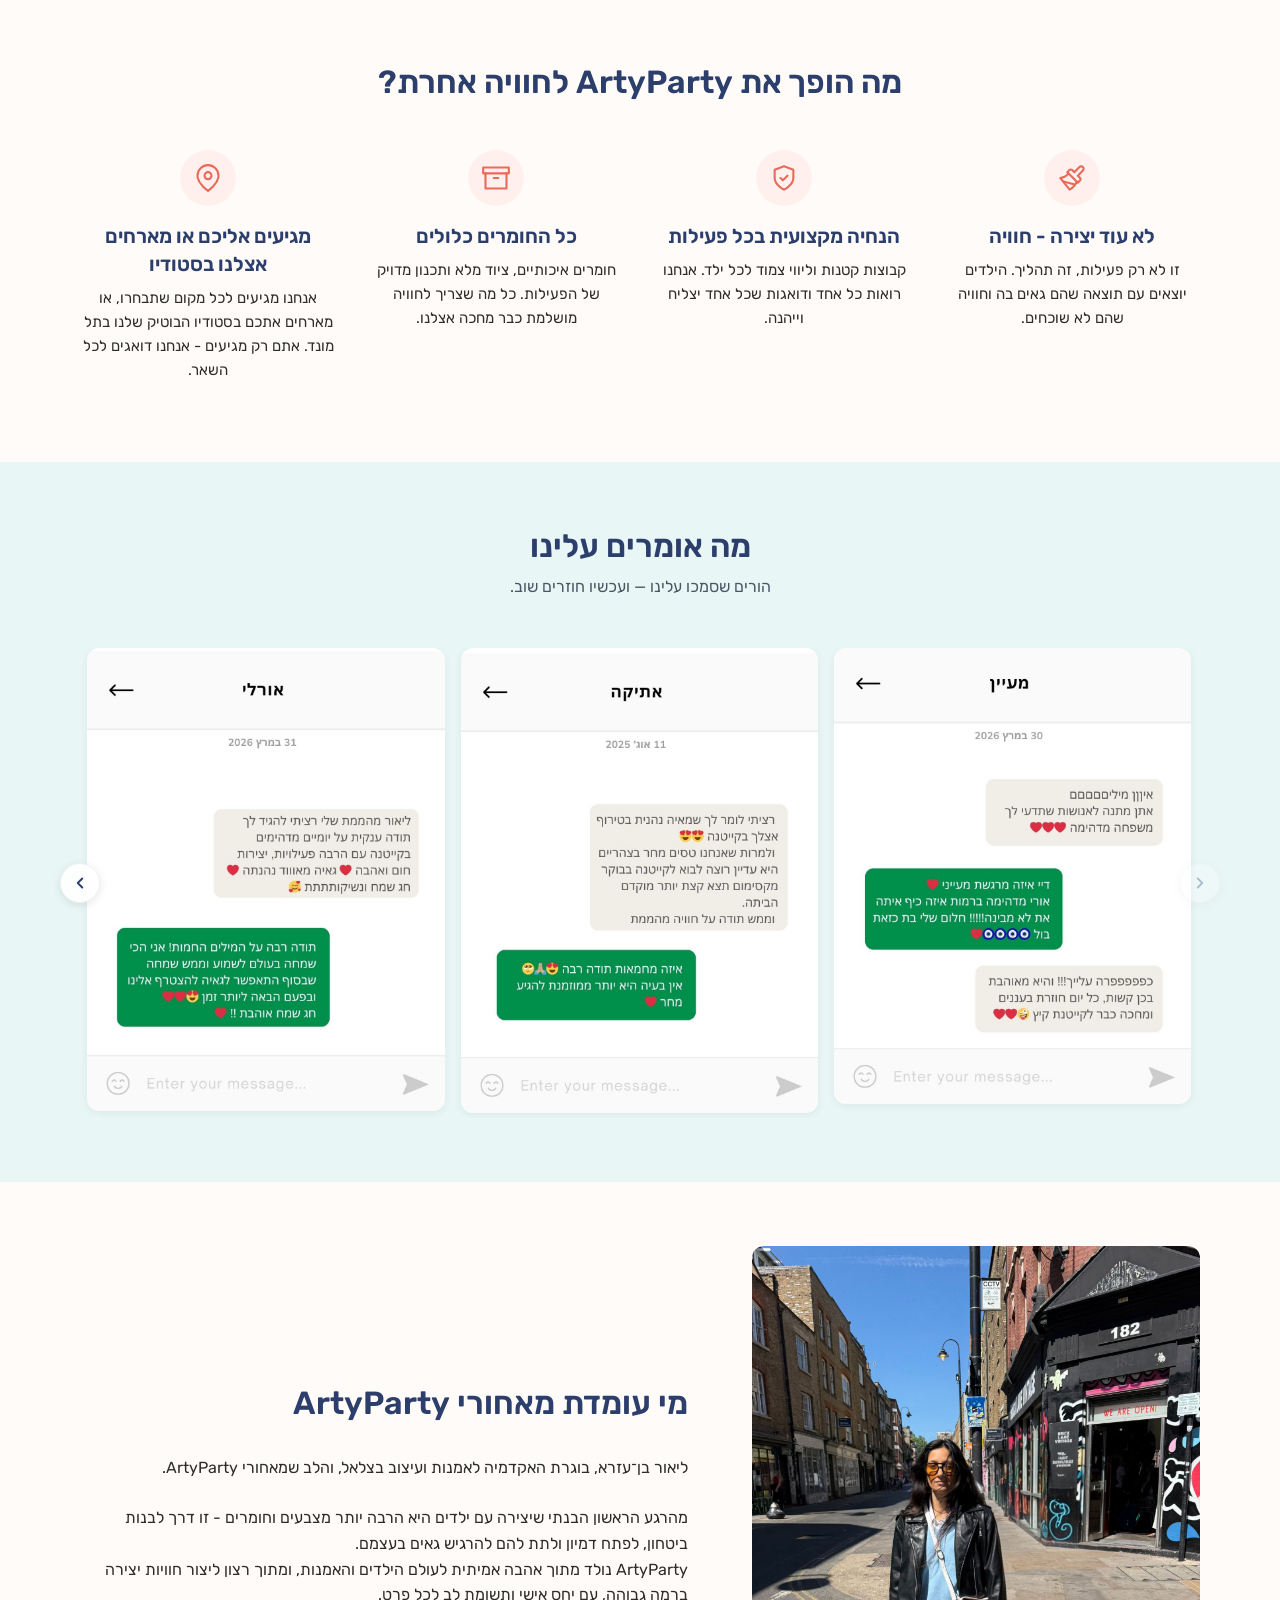
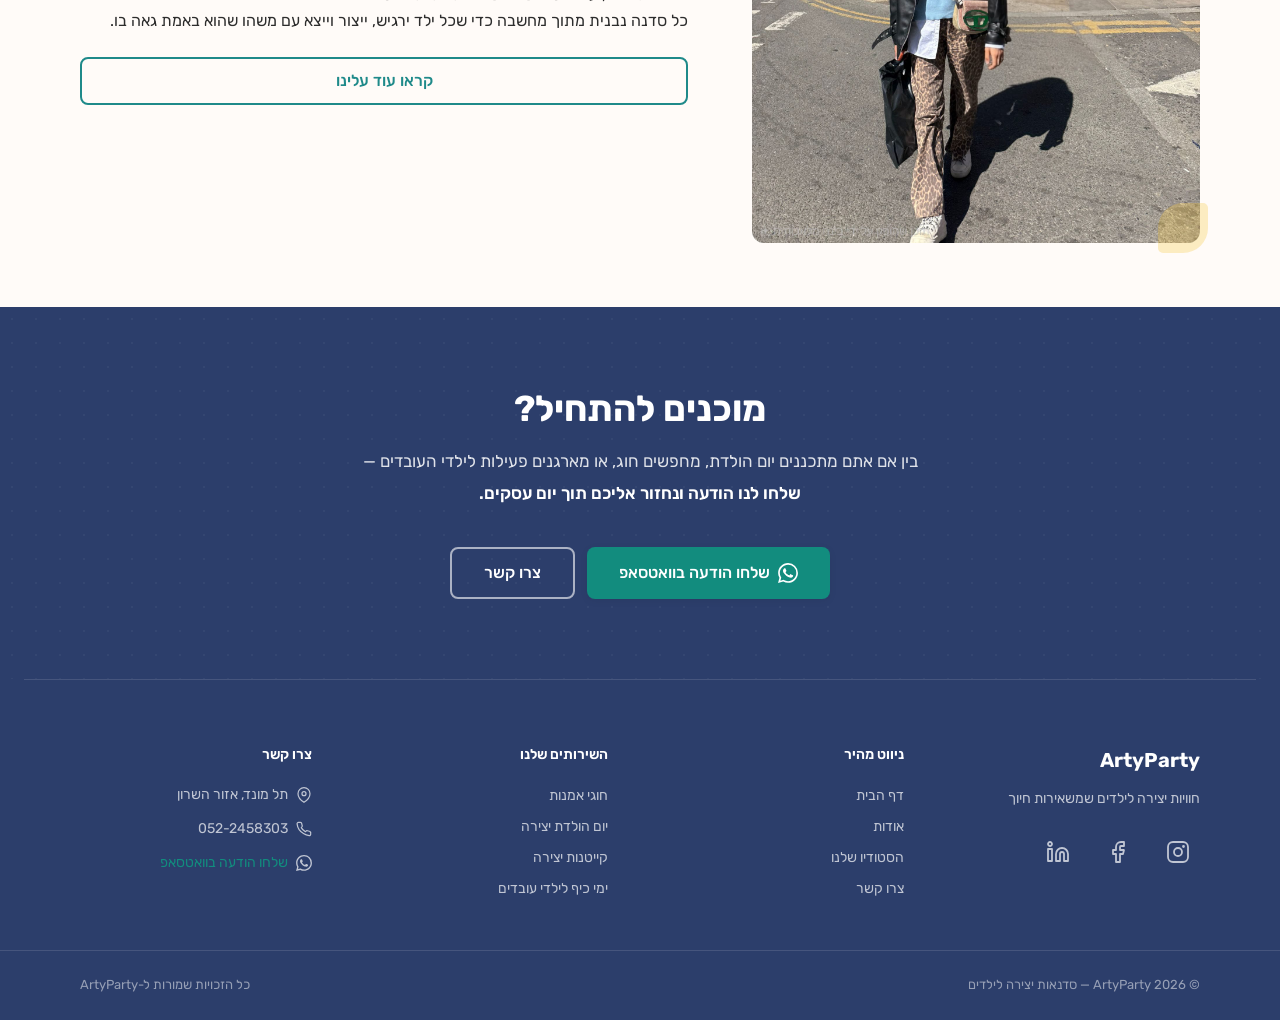
==== commit ca1266cb: "change" ====
--- a/index.html
+++ b/index.html
@@ -348,7 +348,7 @@
           <!-- Slide 12: Promotional flyer 9 -->
           <div class="hero-split__slide" aria-hidden="true">
             <img class="hero-split__img"
-                 src="photos/Homepage photos/Slide photos on top/עלון - 9.PNG"
+                 src="photos/Homepage photos/Slide photos on top/עלון - 9.png"
                  alt="עלון פרסומי של ArtyParty — סדנאות יצירה לילדים"
                  loading="lazy" />
           </div>
@@ -372,7 +372,7 @@
           <!-- Slide 15: Promotional flyer 14 -->
           <div class="hero-split__slide" aria-hidden="true">
             <img class="hero-split__img"
-                 src="photos/Homepage photos/Slide photos on top/עלון - 14.PNG"
+                 src="photos/Homepage photos/Slide photos on top/עלון - 14.png"
                  alt="עלון פרסומי של ArtyParty — חוגי אמנות, קייטנות וימי הולדת"
                  loading="lazy" />
           </div>
--- a/css/style.css
+++ b/css/style.css
@@ -3272,6 +3272,16 @@
   height: 44px;
 }
 
+/* --- Hamburger: move to right side in RTL mobile layout --- */
+/* In RTL flex row, lower order = appears further RIGHT.
+   order: -1 on hamburger makes it the first flex item → rightmost position.
+   The logo (order: 0) sits to its left, both clustered on the right. */
+@media (max-width: 767px) {
+  .navbar__hamburger {
+    order: -1;
+  }
+}
+
 /* --- WhatsApp float + Final CTA clearance (all mobile) --- */
 @media (max-width: 767px) {
   .whatsapp-float {
@@ -3445,3 +3455,56 @@
     gap: var(--space-2); /* 16px */
   }
 }
+
+/* =============================================================================
+   Camps Schedule Section — zoomable schedule image
+============================================================================= */
+.schedule-image-wrap {
+  max-width: 1000px;
+  margin-inline: auto;
+  margin-block-start: var(--space-4);
+  border-radius: var(--radius-image);
+  overflow: hidden;
+  cursor: zoom-in;
+  position: relative;
+  background-color: var(--color-white);
+  box-shadow: 0 6px 24px rgba(0, 0, 0, 0.10);
+  transition: transform 300ms ease, box-shadow 300ms ease;
+}
+
+.schedule-image-wrap:hover,
+.schedule-image-wrap:focus-visible {
+  transform: translateY(-2px);
+  box-shadow: 0 10px 32px rgba(0, 0, 0, 0.14);
+}
+
+.schedule-image-wrap::after {
+  content: '';
+  position: absolute;
+  inset: 0;
+  background: rgba(0, 0, 0, 0);
+  transition: background var(--transition-hover);
+}
+
+.schedule-image-wrap:hover::after {
+  background: rgba(0, 0, 0, 0.06);
+}
+
+.schedule-image-wrap img {
+  width: 100%;
+  height: auto;
+  display: block;
+}
+
+.schedule-zoom-hint {
+  display: inline-flex;
+  align-items: center;
+  gap: 6px;
+  font-size: 14px;
+  color: var(--color-gray-text);
+  margin-block-start: var(--space-2);
+  text-align: center;
+  justify-content: center;
+  width: 100%;
+}
+
